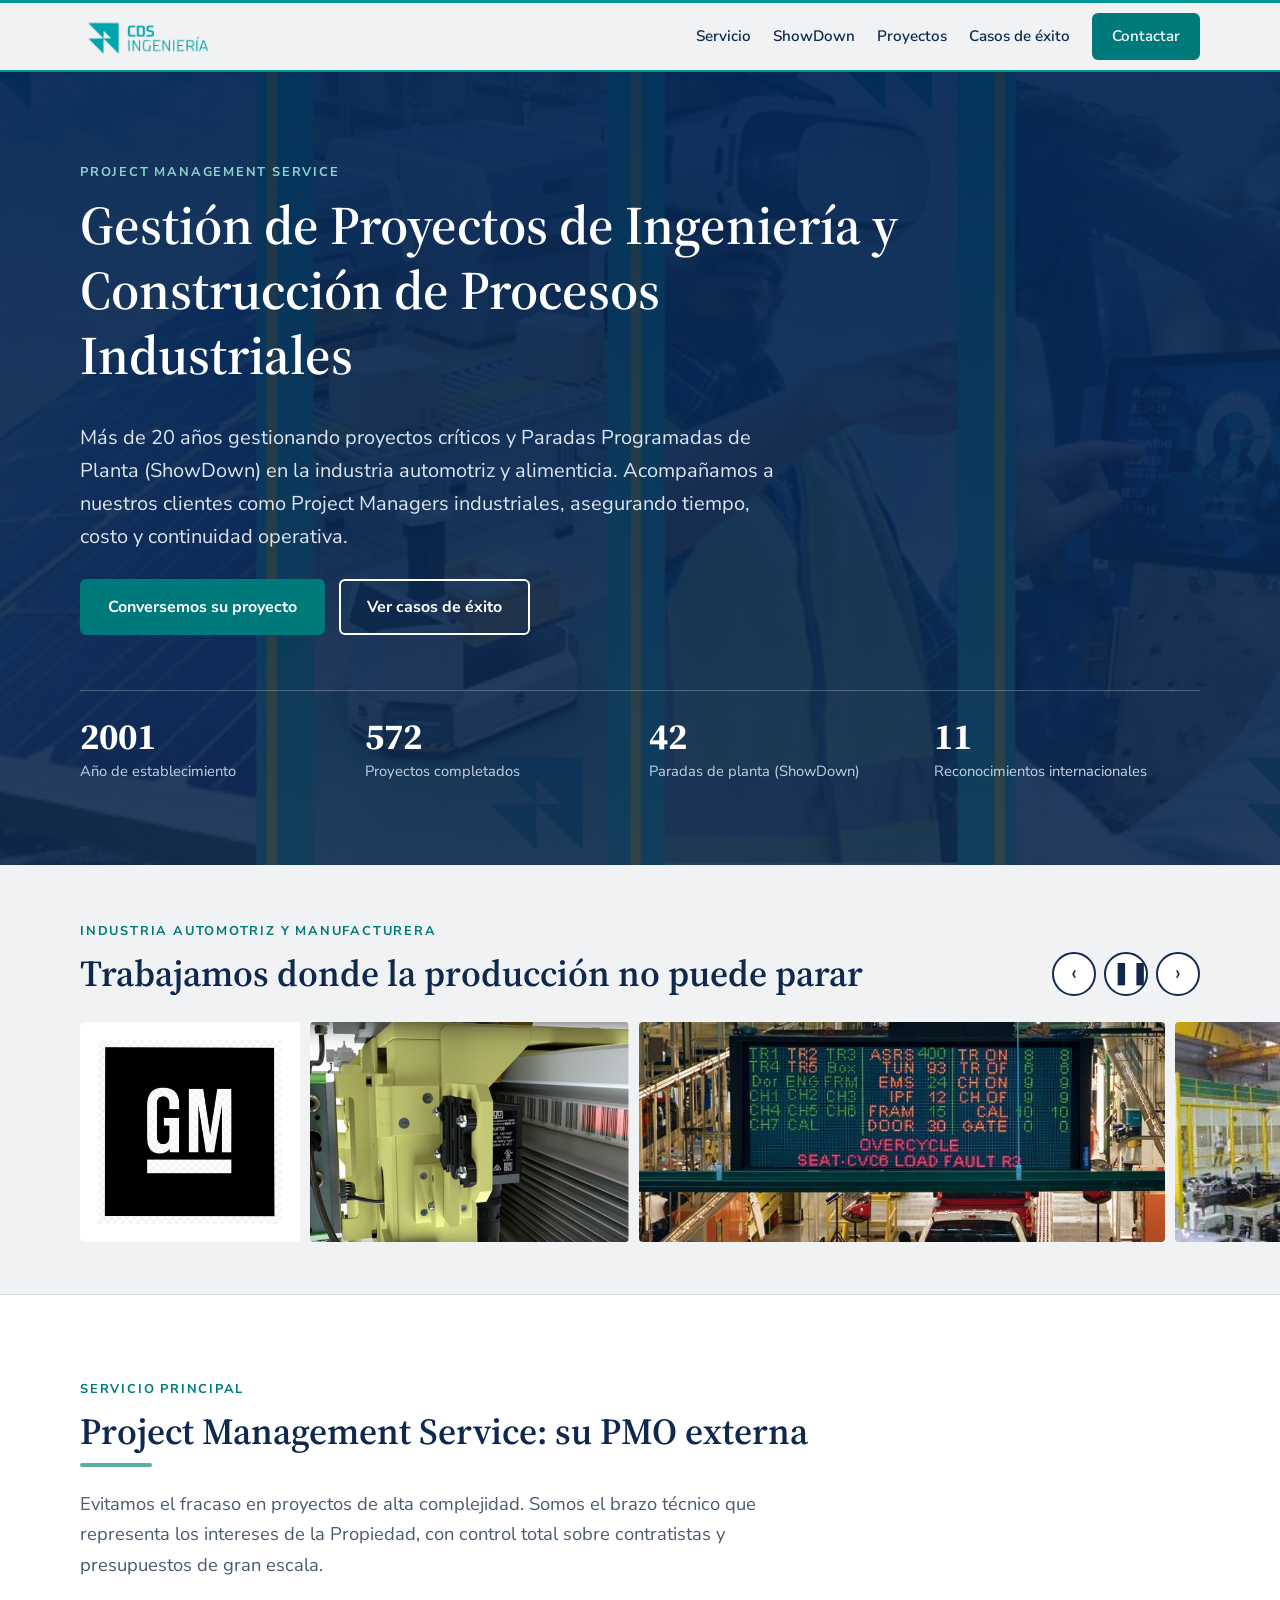
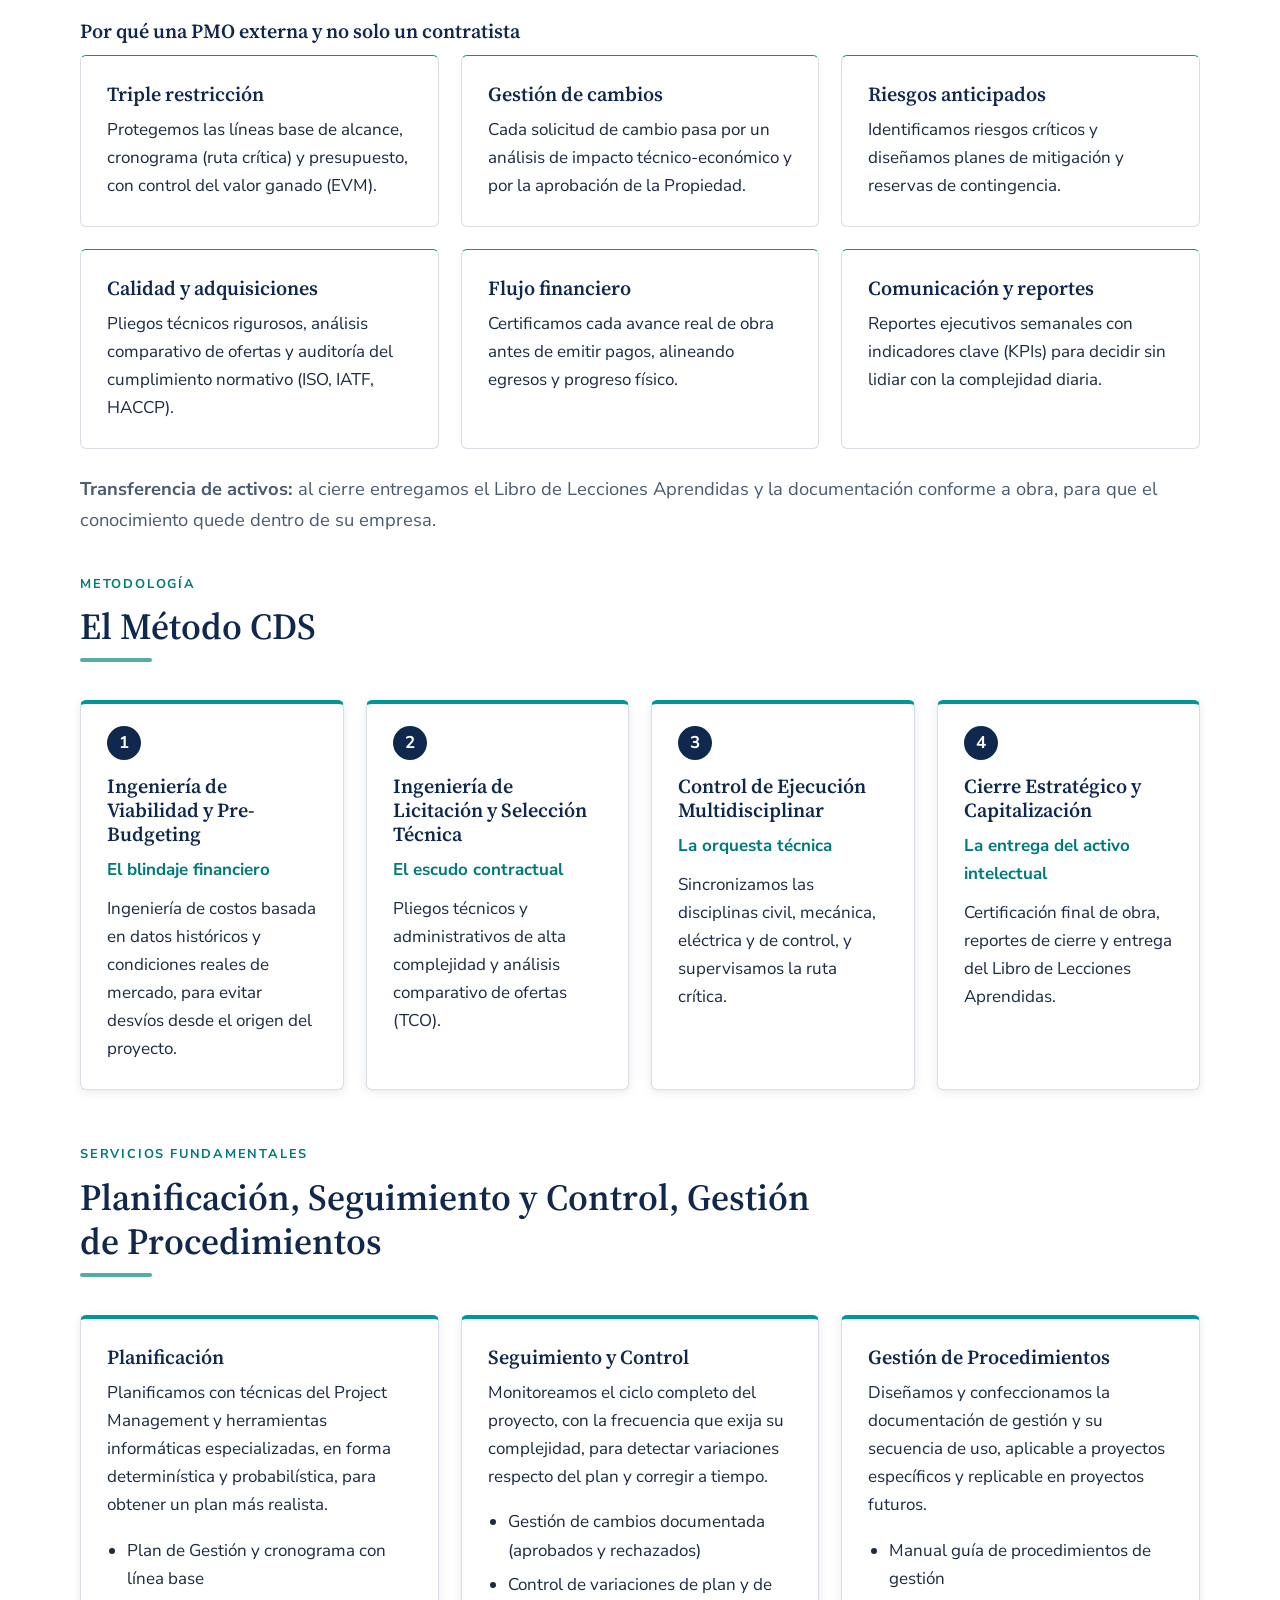
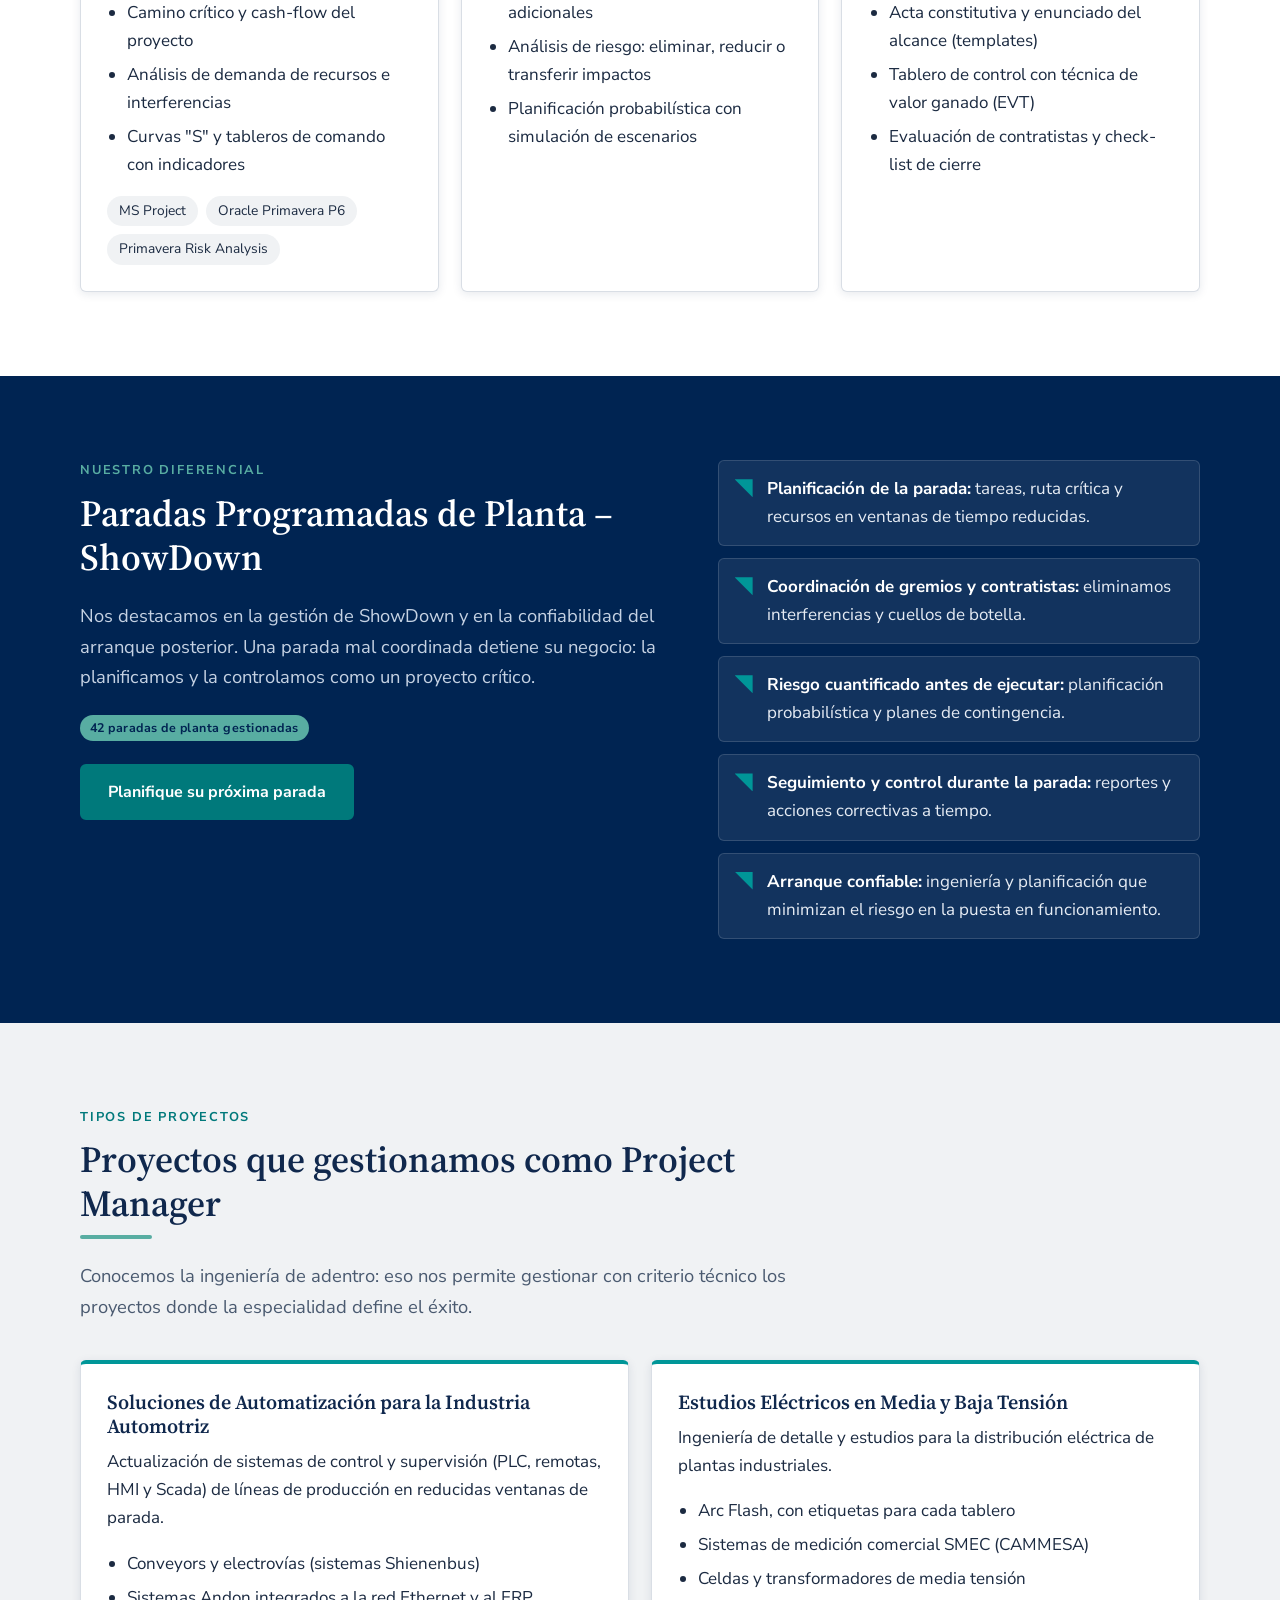
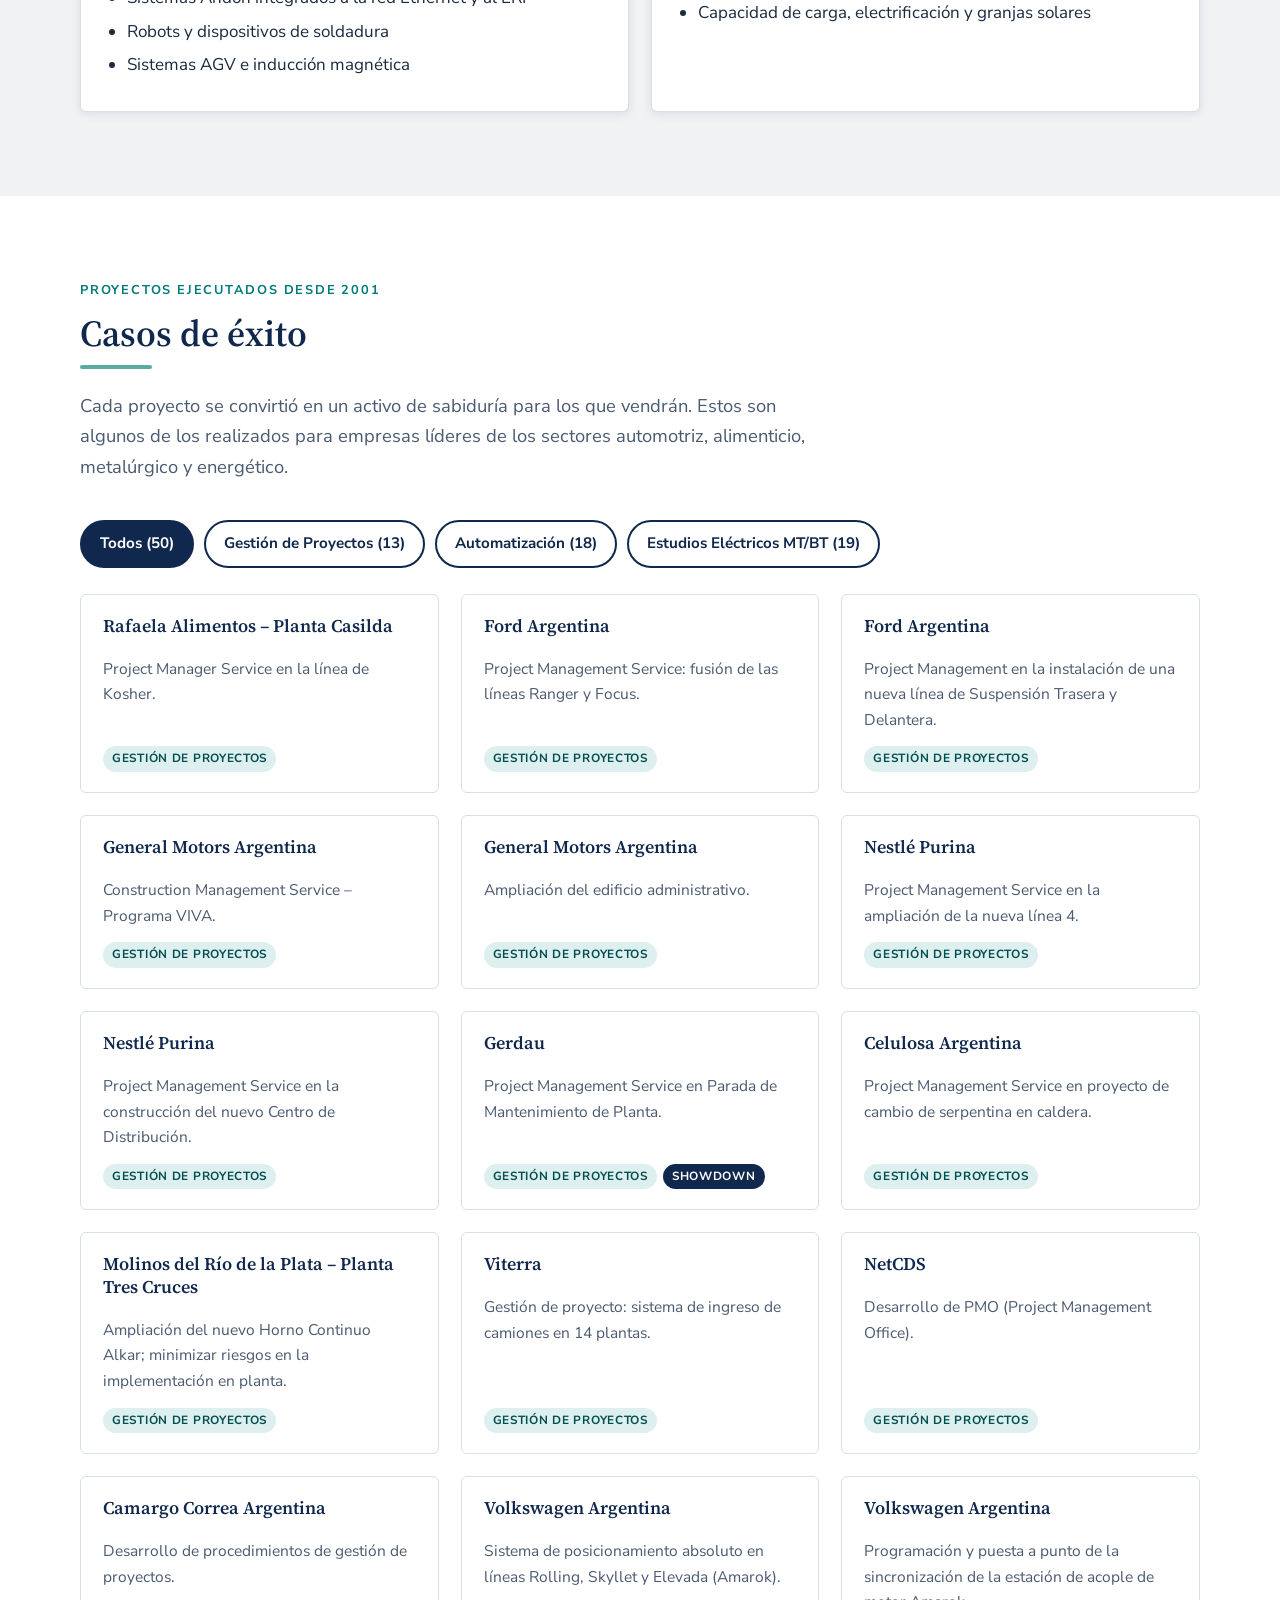
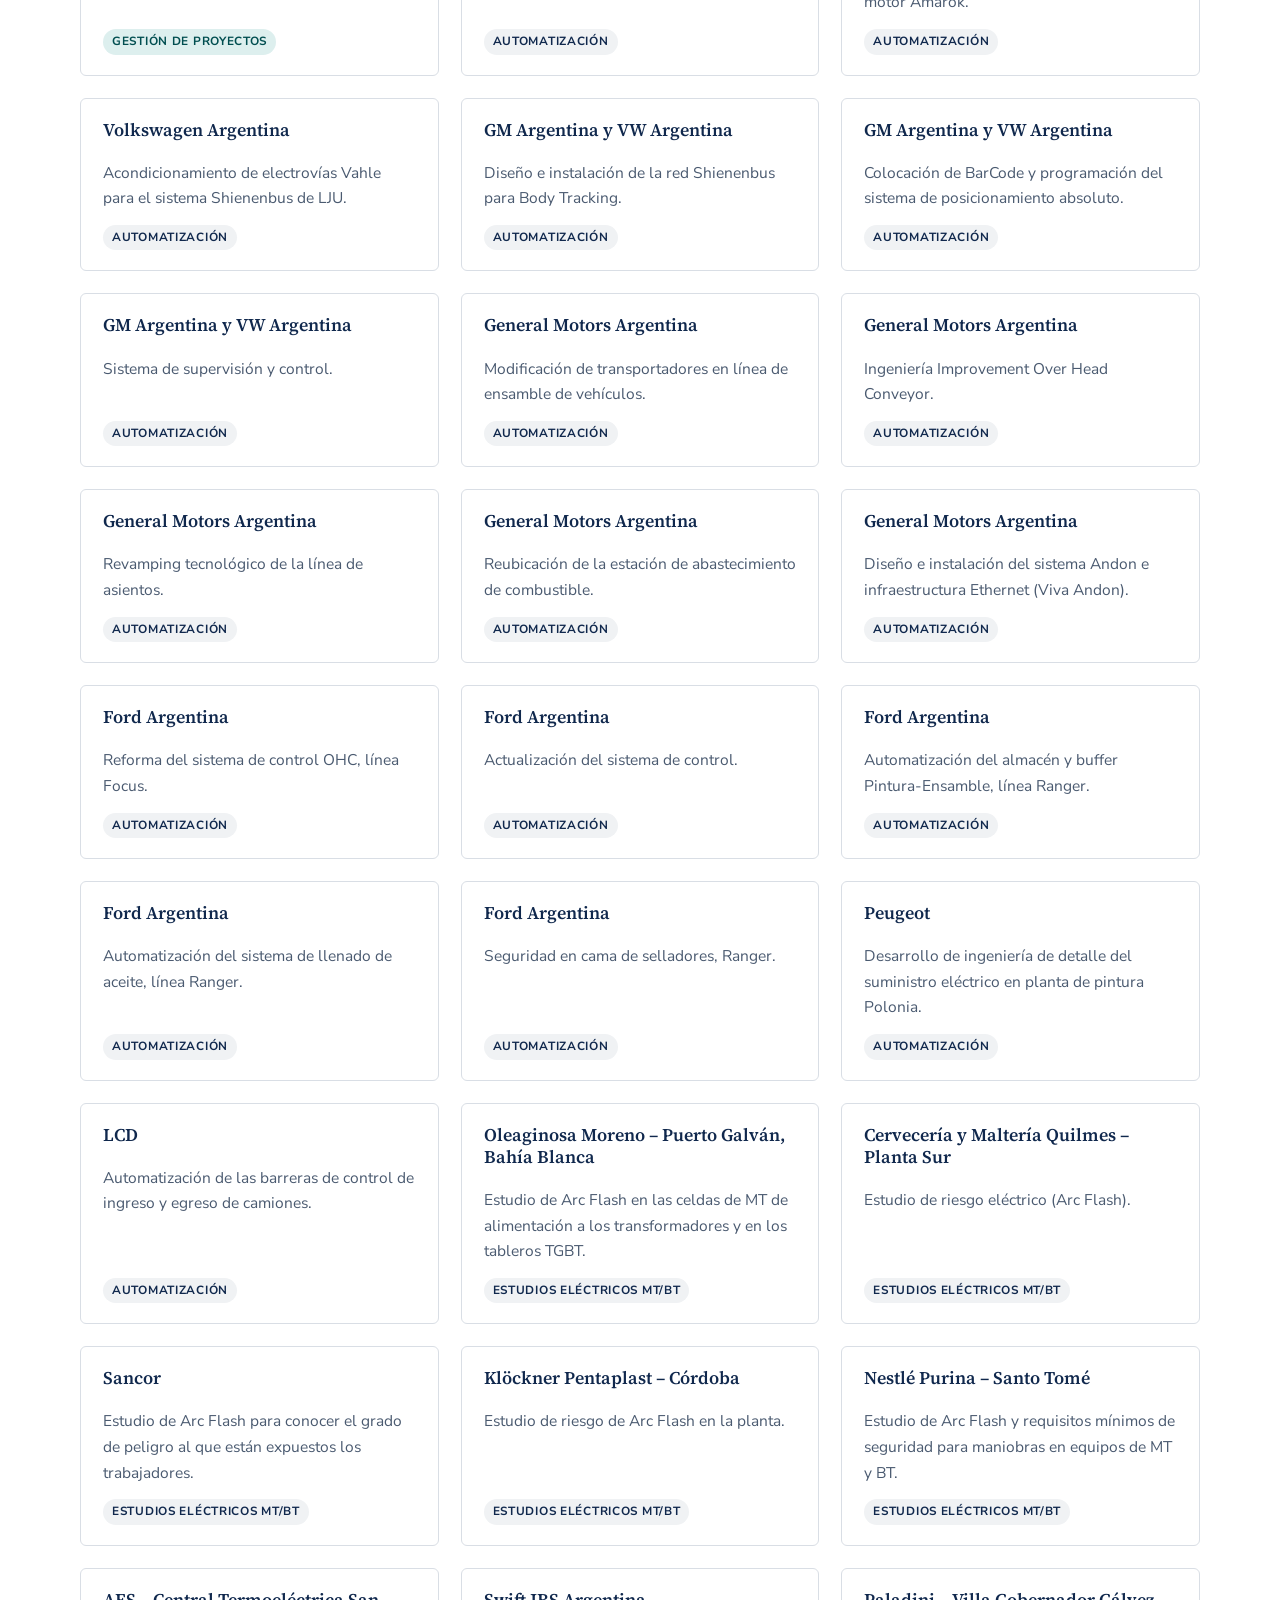
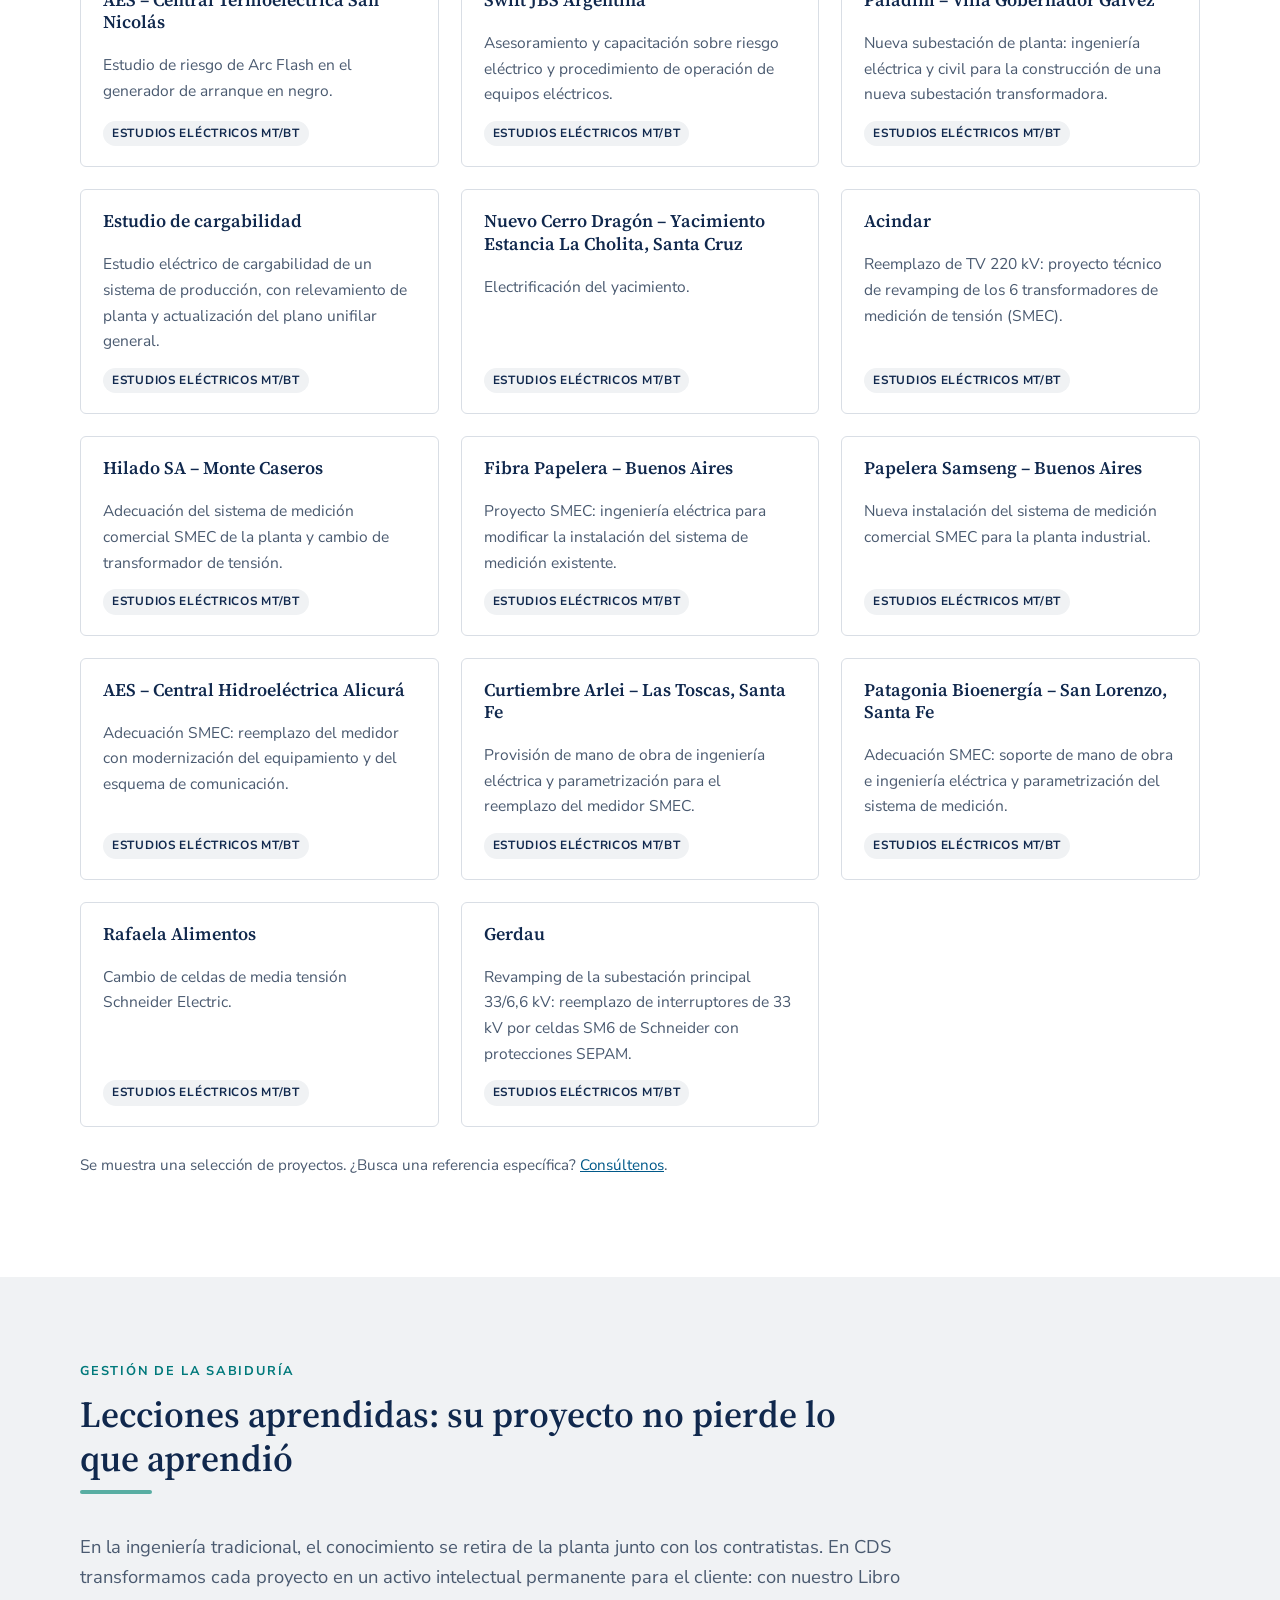
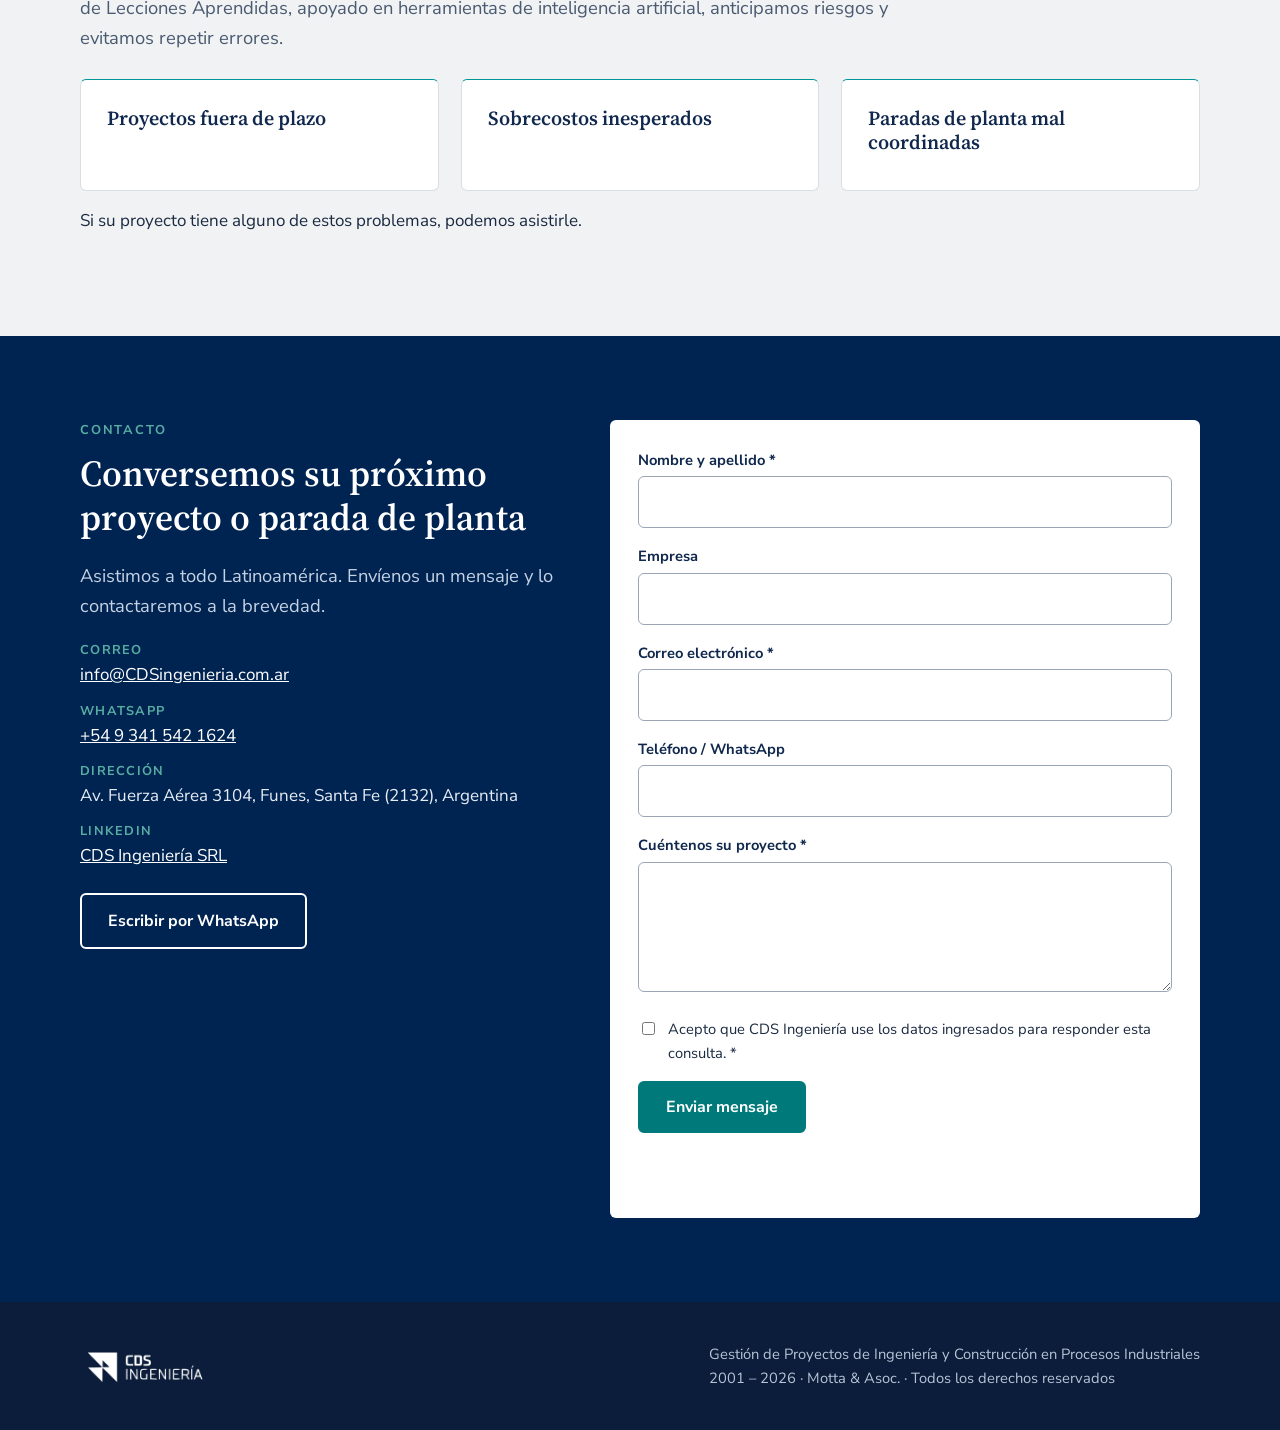
==== index.html @ b18c62cc "Cargar clave pública de Web3Forms en el formulario de contacto Co-Authored-By: Claude Sonnet 5.5 <no" ====
<!DOCTYPE html>
<html lang="es-AR">
<head>
  <meta charset="utf-8">
  <meta name="viewport" content="width=device-width, initial-scale=1">
  <title>CDS Ingeniería | Gestión de Proyectos y Paradas de Planta (ShowDown)</title>
  <meta name="description" content="Project Management Service para proyectos de ingeniería y construcción industrial y paradas programadas de planta (ShowDown). Más de 20 años de trayectoria, desde 2001.">
  <meta name="robots" content="index, follow">
  <!-- PENDIENTE: reemplazar DOMINIO por el dominio definitivo (sin barra final) -->
  <link rel="canonical" href="https://DOMINIO/">
  <meta property="og:type" content="website">
  <meta property="og:site_name" content="CDS Ingeniería">
  <meta property="og:title" content="CDS Ingeniería | Gestión de Proyectos y Paradas de Planta (ShowDown)">
  <meta property="og:description" content="Somos su PMO externa: tiempo, costo y continuidad operativa en proyectos industriales críticos.">
  <meta property="og:image" content="https://DOMINIO/img/banner-conceptual.jpg">
  <meta property="og:url" content="https://DOMINIO/">
  <meta name="theme-color" content="#10284D">
  <link rel="icon" type="image/png" href="favicon.png">
  <link rel="preconnect" href="https://fonts.googleapis.com">
  <link rel="preconnect" href="https://fonts.gstatic.com" crossorigin>
  <link href="https://fonts.googleapis.com/css2?family=Nunito+Sans:wght@400;600;700&family=Source+Serif+4:wght@500;600&display=swap" rel="stylesheet">
  <link rel="stylesheet" href="styles.css">
</head>
<body>

<header class="menu">
  <div class="contenedor menu__interior">
    <a class="menu__logo" href="#inicio" aria-label="CDS Ingeniería, ir al inicio">
      <img src="img/logo-cds.png" width="580" height="196" alt="CDS Ingeniería">
    </a>
    <button class="menu__boton" id="menuBoton" aria-expanded="false" aria-controls="menuNav">Menú</button>
    <nav class="menu__nav" id="menuNav" aria-label="Principal">
      <a href="#servicio">Servicio</a>
      <a href="#showdown">ShowDown</a>
      <a href="#proyectos">Proyectos</a>
      <a href="#casos">Casos de éxito</a>
      <a class="boton boton--menu" href="#contacto">Contactar</a>
    </nav>
  </div>
</header>

<main>

<!-- 1. INICIO -->
<section class="portada" id="inicio">
  <div class="contenedor">
    <span class="sobretitulo" style="color:#8FD3CB">Project Management Service</span>
    <h1>Gestión de Proyectos de Ingeniería y Construcción de Procesos Industriales</h1>
    <p class="bajada">Más de 20 años gestionando proyectos críticos y Paradas Programadas de Planta (ShowDown) en la industria automotriz y alimenticia. Acompañamos a nuestros clientes como Project Managers industriales, asegurando tiempo, costo y continuidad operativa.</p>
    <div class="portada__acciones">
      <a class="boton" href="#contacto">Conversemos su proyecto</a>
      <a class="boton boton--borde" href="#casos">Ver casos de éxito</a>
    </div>
    <!-- PENDIENTE DE CONFIRMAR: cifras tomadas de la web actual (Soluciones) -->
    <div class="cifras" aria-label="CDS Ingeniería en cifras">
      <div class="cifra"><strong>2001</strong><span>Año de establecimiento</span></div>
      <div class="cifra"><strong>572</strong><span>Proyectos completados</span></div>
      <div class="cifra"><strong>42</strong><span>Paradas de planta (ShowDown)</span></div>
      <div class="cifra"><strong>11</strong><span>Reconocimientos internacionales</span></div>
    </div>
  </div>
</section>

<!-- 1b. CARRUSEL: plantas automotrices y clientes (recuperado de la web actual) -->
<section class="carrusel" id="clientes" aria-roledescription="carrusel" aria-label="Plantas automotrices y empresas con las que trabajamos">
  <div class="contenedor carrusel__cabecera">
    <div>
      <span class="sobretitulo">Industria automotriz y manufacturera</span>
      <h2>Trabajamos donde la producción no puede parar</h2>
    </div>
    <div class="carrusel__controles">
      <button type="button" class="carrusel__btn" id="carAnterior" aria-label="Imagen anterior">&#8249;</button>
      <button type="button" class="carrusel__btn" id="carPausa" aria-label="Pausar el movimiento automático" aria-pressed="false">&#10074;&#10074;</button>
      <button type="button" class="carrusel__btn" id="carSiguiente" aria-label="Imagen siguiente">&#8250;</button>
    </div>
  </div>
  <div class="carrusel__ventana">
    <ul class="carrusel__pista" id="carPista" tabindex="0" aria-label="Imágenes: desplácese con las flechas del teclado o los botones">
        <li class="carrusel__item carrusel__item--logo"><img src="img/carrusel/01-logo-gm.jpg" width="360" height="360" alt="Logo de General Motors" loading="lazy"></li>
        <li class="carrusel__item"><img src="img/carrusel/02-lector-barcode-posicionamiento.jpg" width="522" height="360" alt="Lector de código de barras de un sistema de posicionamiento absoluto" loading="lazy"></li>
        <li class="carrusel__item"><img src="img/carrusel/03-tablero-andon.jpg" width="700" height="293" alt="Tablero Andon en una línea de ensamble" loading="lazy"></li>
        <li class="carrusel__item"><img src="img/carrusel/04-robot-celda-ensamble.jpg" width="300" height="170" alt="Robot industrial en una celda de ensamble" loading="lazy"></li>
        <li class="carrusel__item"><img src="img/carrusel/05-modulo-shienenbus.jpg" width="218" height="164" alt="Módulo del sistema Shienenbus montado sobre electrovía" loading="lazy"></li>
        <li class="carrusel__item"><img src="img/carrusel/06-electrovias-linea-elevada.jpg" width="519" height="360" alt="Electrovías de una línea elevada de ensamble" loading="lazy"></li>
        <li class="carrusel__item"><img src="img/carrusel/07-operarios-linea-ensamble.jpg" width="643" height="360" alt="Operarios trabajando en una línea de ensamble automotriz" loading="lazy"></li>
        <li class="carrusel__item carrusel__item--logo"><img src="img/carrusel/08-logo-peugeot.jpg" width="360" height="360" alt="Logo de Peugeot" loading="lazy"></li>
        <li class="carrusel__item"><img src="img/carrusel/09-celda-ensamble-planta.jpg" width="309" height="360" alt="Celda de ensamble en una planta industrial" loading="lazy"></li>
        <li class="carrusel__item"><img src="img/carrusel/10-carroceria-en-linea.jpg" width="639" height="360" alt="Carrocería avanzando por una línea de producción" loading="lazy"></li>
        <li class="carrusel__item"><img src="img/carrusel/11-soldadura-robotizada.jpg" width="512" height="354" alt="Soldadura robotizada de una carrocería" loading="lazy"></li>
        <li class="carrusel__item"><img src="img/carrusel/12-agv.jpg" width="472" height="360" alt="Vehículo de guiado automático (AGV) en una planta" loading="lazy"></li>
        <li class="carrusel__item carrusel__item--logo"><img src="img/carrusel/13-logo-ford.jpg" width="224" height="168" alt="Logo de Ford" loading="lazy"></li>
        <li class="carrusel__item"><img src="img/carrusel/14-linea-tableros.jpg" width="543" height="360" alt="Línea de montaje de tableros de instrumentos" loading="lazy"></li>
        <li class="carrusel__item"><img src="img/carrusel/15-utillaje-linea.jpg" width="641" height="360" alt="Utillaje de una línea de producción" loading="lazy"></li>
        <li class="carrusel__item"><img src="img/carrusel/16-linea-carrocerias.jpg" width="542" height="360" alt="Línea de ensamble de carrocerías" loading="lazy"></li>
        <li class="carrusel__item"><img src="img/carrusel/17-realidad-virtual-ingenieria.jpg" width="300" height="168" alt="Profesional de ingeniería con realidad virtual frente a pantallas de supervisión" loading="lazy"></li>
        <li class="carrusel__item"><img src="img/carrusel/18-operario-ensamble-inferior.jpg" width="643" height="360" alt="Operario trabajando en la parte inferior de un vehículo en la línea" loading="lazy"></li>
        <li class="carrusel__item carrusel__item--logo"><img src="img/carrusel/19-logo-vw.jpg" width="480" height="360" alt="Logo de Volkswagen" loading="lazy"></li>
        <li class="carrusel__item"><img src="img/carrusel/20-vehiculo-linea-elevada.jpg" width="356" height="360" alt="Camioneta en una línea elevada de ensamble" loading="lazy"></li>
        <li class="carrusel__item"><img src="img/carrusel/21-sala-supervision.jpg" width="469" height="360" alt="Sala de supervisión con múltiples pantallas" loading="lazy"></li>
        <li class="carrusel__item"><img src="img/carrusel/22-linea-ensamble-vehiculos.jpg" width="643" height="360" alt="Línea de ensamble de vehículos" loading="lazy"></li>
        <li class="carrusel__item"><img src="img/carrusel/23-linea-de-asientos.jpg" width="522" height="360" alt="Operarios en una línea de ensamble de asientos" loading="lazy"></li>
        <li class="carrusel__item"><img src="img/carrusel/24-agv-transporte-cajas.jpg" width="469" height="360" alt="AGV transportando cajas sobre una línea de rodillos" loading="lazy"></li>
    </ul>
  </div>
</section>

<!-- 2. SERVICIO PRINCIPAL -->
<section class="seccion" id="servicio">
  <div class="contenedor">
    <div class="titulo-seccion">
      <span class="sobretitulo">Servicio principal</span>
      <h2>Project Management Service: su PMO externa</h2>
      <p class="bajada">Evitamos el fracaso en proyectos de alta complejidad. Somos el brazo técnico que representa los intereses de la Propiedad, con control total sobre contratistas y presupuestos de gran escala.</p>
    </div>

    <h3>Por qué una PMO externa y no solo un contratista</h3>
    <div class="grilla grilla--3" style="margin-bottom:1.6rem">
      <div class="tarjeta tarjeta--simple"><h3>Triple restricción</h3><p>Protegemos las líneas base de alcance, cronograma (ruta crítica) y presupuesto, con control del valor ganado (EVM).</p></div>
      <div class="tarjeta tarjeta--simple"><h3>Gestión de cambios</h3><p>Cada solicitud de cambio pasa por un análisis de impacto técnico-económico y por la aprobación de la Propiedad.</p></div>
      <div class="tarjeta tarjeta--simple"><h3>Riesgos anticipados</h3><p>Identificamos riesgos críticos y diseñamos planes de mitigación y reservas de contingencia.</p></div>
      <div class="tarjeta tarjeta--simple"><h3>Calidad y adquisiciones</h3><p>Pliegos técnicos rigurosos, análisis comparativo de ofertas y auditoría del cumplimiento normativo (ISO, IATF, HACCP).</p></div>
      <div class="tarjeta tarjeta--simple"><h3>Flujo financiero</h3><p>Certificamos cada avance real de obra antes de emitir pagos, alineando egresos y progreso físico.</p></div>
      <div class="tarjeta tarjeta--simple"><h3>Comunicación y reportes</h3><p>Reportes ejecutivos semanales con indicadores clave (KPIs) para decidir sin lidiar con la complejidad diaria.</p></div>
    </div>
    <p class="bajada" style="margin-bottom:2.4rem"><strong>Transferencia de activos:</strong> al cierre entregamos el Libro de Lecciones Aprendidas y la documentación conforme a obra, para que el conocimiento quede dentro de su empresa.</p>

    <div class="titulo-seccion">
      <span class="sobretitulo">Metodología</span>
      <h2>El Método CDS</h2>
    </div>
    <div class="grilla grilla--4 metodo">
      <div class="tarjeta paso"><h3>Ingeniería de Viabilidad y Pre-Budgeting</h3><p class="lema">El blindaje financiero</p><p>Ingeniería de costos basada en datos históricos y condiciones reales de mercado, para evitar desvíos desde el origen del proyecto.</p></div>
      <div class="tarjeta paso"><h3>Ingeniería de Licitación y Selección Técnica</h3><p class="lema">El escudo contractual</p><p>Pliegos técnicos y administrativos de alta complejidad y análisis comparativo de ofertas (TCO).</p></div>
      <div class="tarjeta paso"><h3>Control de Ejecución Multidisciplinar</h3><p class="lema">La orquesta técnica</p><p>Sincronizamos las disciplinas civil, mecánica, eléctrica y de control, y supervisamos la ruta crítica.</p></div>
      <div class="tarjeta paso"><h3>Cierre Estratégico y Capitalización</h3><p class="lema">La entrega del activo intelectual</p><p>Certificación final de obra, reportes de cierre y entrega del Libro de Lecciones Aprendidas.</p></div>
    </div>

    <div class="titulo-seccion" style="margin-top:3.4rem">
      <span class="sobretitulo">Servicios fundamentales</span>
      <h2>Planificación, Seguimiento y Control, Gestión de Procedimientos</h2>
    </div>
    <div class="grilla grilla--3">
      <article class="tarjeta">
        <h3>Planificación</h3>
        <p>Planificamos con técnicas del Project Management y herramientas informáticas especializadas, en forma determinística y probabilística, para obtener un plan más realista.</p>
        <ul>
          <li>Plan de Gestión y cronograma con línea base</li>
          <li>Camino crítico y cash-flow del proyecto</li>
          <li>Análisis de demanda de recursos e interferencias</li>
          <li>Curvas "S" y tableros de comando con indicadores</li>
        </ul>
        <ul class="herramientas" aria-label="Herramientas"><li>MS Project</li><li>Oracle Primavera P6</li><li>Primavera Risk Analysis</li></ul>
      </article>
      <article class="tarjeta">
        <h3>Seguimiento y Control</h3>
        <p>Monitoreamos el ciclo completo del proyecto, con la frecuencia que exija su complejidad, para detectar variaciones respecto del plan y corregir a tiempo.</p>
        <ul>
          <li>Gestión de cambios documentada (aprobados y rechazados)</li>
          <li>Control de variaciones de plan y de adicionales</li>
          <li>Análisis de riesgo: eliminar, reducir o transferir impactos</li>
          <li>Planificación probabilística con simulación de escenarios</li>
        </ul>
      </article>
      <article class="tarjeta">
        <h3>Gestión de Procedimientos</h3>
        <p>Diseñamos y confeccionamos la documentación de gestión y su secuencia de uso, aplicable a proyectos específicos y replicable en proyectos futuros.</p>
        <ul>
          <li>Manual guía de procedimientos de gestión</li>
          <li>Acta constitutiva y enunciado del alcance (templates)</li>
          <li>Tablero de control con técnica de valor ganado (EVT)</li>
          <li>Evaluación de contratistas y check-list de cierre</li>
        </ul>
      </article>
    </div>
  </div>
</section>

<!-- 3. SHOWDOWN (DIFERENCIAL) -->
<section class="seccion seccion--oscura" id="showdown">
  <div class="contenedor showdown">
    <div>
      <span class="sobretitulo">Nuestro diferencial</span>
      <h2>Paradas Programadas de Planta – ShowDown</h2>
      <p class="bajada">Nos destacamos en la gestión de ShowDown y en la confiabilidad del arranque posterior. Una parada mal coordinada detiene su negocio: la planificamos y la controlamos como un proyecto crítico.</p>
      <p class="bajada" style="margin-bottom:1.4rem"><span class="etiqueta-sd">42 paradas de planta gestionadas</span></p>
      <a class="boton" href="#contacto">Planifique su próxima parada</a>
    </div>
    <ul class="showdown__lista">
      <li><strong>Planificación de la parada:</strong> tareas, ruta crítica y recursos en ventanas de tiempo reducidas.</li>
      <li><strong>Coordinación de gremios y contratistas:</strong> eliminamos interferencias y cuellos de botella.</li>
      <li><strong>Riesgo cuantificado antes de ejecutar:</strong> planificación probabilística y planes de contingencia.</li>
      <li><strong>Seguimiento y control durante la parada:</strong> reportes y acciones correctivas a tiempo.</li>
      <li><strong>Arranque confiable:</strong> ingeniería y planificación que minimizan el riesgo en la puesta en funcionamiento.</li>
    </ul>
  </div>
</section>

<!-- 4. PROYECTOS QUE DOMINAMOS -->
<section class="seccion seccion--alt" id="proyectos">
  <div class="contenedor">
    <div class="titulo-seccion">
      <span class="sobretitulo">Tipos de proyectos</span>
      <h2>Proyectos que gestionamos como Project Manager</h2>
      <p class="bajada">Conocemos la ingeniería de adentro: eso nos permite gestionar con criterio técnico los proyectos donde la especialidad define el éxito.</p>
    </div>
    <div class="grilla grilla--2">
      <article class="tarjeta">
        <h3>Soluciones de Automatización para la Industria Automotriz</h3>
        <p>Actualización de sistemas de control y supervisión (PLC, remotas, HMI y Scada) de líneas de producción en reducidas ventanas de parada.</p>
        <ul>
          <li>Conveyors y electrovías (sistemas Shienenbus)</li>
          <li>Sistemas Andon integrados a la red Ethernet y al ERP</li>
          <li>Robots y dispositivos de soldadura</li>
          <li>Sistemas AGV e inducción magnética</li>
        </ul>
      </article>
      <article class="tarjeta">
        <h3>Estudios Eléctricos en Media y Baja Tensión</h3>
        <p>Ingeniería de detalle y estudios para la distribución eléctrica de plantas industriales.</p>
        <ul>
          <li>Arc Flash, con etiquetas para cada tablero</li>
          <li>Sistemas de medición comercial SMEC (CAMMESA)</li>
          <li>Celdas y transformadores de media tensión</li>
          <li>Capacidad de carga, electrificación y granjas solares</li>
        </ul>
      </article>
    </div>
  </div>
</section>

<!-- 5. CASOS DE ÉXITO -->
<section class="seccion" id="casos">
  <div class="contenedor">
    <div class="titulo-seccion">
      <span class="sobretitulo">Proyectos ejecutados desde 2001</span>
      <h2>Casos de éxito</h2>
      <p class="bajada">Cada proyecto se convirtió en un activo de sabiduría para los que vendrán. Estos son algunos de los realizados para empresas líderes de los sectores automotriz, alimenticio, metalúrgico y energético.</p>
    </div>
    <div class="filtros" role="group" aria-label="Filtrar casos">
      <button class="filtro" data-filtro="todos" aria-pressed="true">Todos (50)</button>
      <button class="filtro" data-filtro="pm" aria-pressed="false">Gestión de Proyectos (13)</button>
      <button class="filtro" data-filtro="auto" aria-pressed="false">Automatización (18)</button>
      <button class="filtro" data-filtro="elec" aria-pressed="false">Estudios Eléctricos MT/BT (19)</button>
    </div>
    <div class="grilla grilla--3" id="listaCasos">
        <article class="caso" data-cat="pm">
          <h3 class="caso__cliente">Rafaela Alimentos – Planta Casilda</h3>
          <p class="caso__desc">Project Manager Service en la línea de Kosher.</p>
          <div class="caso__etiquetas"><span class="etiqueta etiqueta--pm">Gestión de Proyectos</span></div>
        </article>
        <article class="caso" data-cat="pm">
          <h3 class="caso__cliente">Ford Argentina</h3>
          <p class="caso__desc">Project Management Service: fusión de las líneas Ranger y Focus.</p>
          <div class="caso__etiquetas"><span class="etiqueta etiqueta--pm">Gestión de Proyectos</span></div>
        </article>
        <article class="caso" data-cat="pm">
          <h3 class="caso__cliente">Ford Argentina</h3>
          <p class="caso__desc">Project Management en la instalación de una nueva línea de Suspensión Trasera y Delantera.</p>
          <div class="caso__etiquetas"><span class="etiqueta etiqueta--pm">Gestión de Proyectos</span></div>
        </article>
        <article class="caso" data-cat="pm">
          <h3 class="caso__cliente">General Motors Argentina</h3>
          <p class="caso__desc">Construction Management Service – Programa VIVA.</p>
          <div class="caso__etiquetas"><span class="etiqueta etiqueta--pm">Gestión de Proyectos</span></div>
        </article>
        <article class="caso" data-cat="pm">
          <h3 class="caso__cliente">General Motors Argentina</h3>
          <p class="caso__desc">Ampliación del edificio administrativo.</p>
          <div class="caso__etiquetas"><span class="etiqueta etiqueta--pm">Gestión de Proyectos</span></div>
        </article>
        <article class="caso" data-cat="pm">
          <h3 class="caso__cliente">Nestlé Purina</h3>
          <p class="caso__desc">Project Management Service en la ampliación de la nueva línea 4.</p>
          <div class="caso__etiquetas"><span class="etiqueta etiqueta--pm">Gestión de Proyectos</span></div>
        </article>
        <article class="caso" data-cat="pm">
          <h3 class="caso__cliente">Nestlé Purina</h3>
          <p class="caso__desc">Project Management Service en la construcción del nuevo Centro de Distribución.</p>
          <div class="caso__etiquetas"><span class="etiqueta etiqueta--pm">Gestión de Proyectos</span></div>
        </article>
        <article class="caso" data-cat="pm">
          <h3 class="caso__cliente">Gerdau</h3>
          <p class="caso__desc">Project Management Service en Parada de Mantenimiento de Planta.</p>
          <div class="caso__etiquetas"><span class="etiqueta etiqueta--pm">Gestión de Proyectos</span><span class="etiqueta etiqueta--sd">ShowDown</span></div>
        </article>
        <article class="caso" data-cat="pm">
          <h3 class="caso__cliente">Celulosa Argentina</h3>
          <p class="caso__desc">Project Management Service en proyecto de cambio de serpentina en caldera.</p>
          <div class="caso__etiquetas"><span class="etiqueta etiqueta--pm">Gestión de Proyectos</span></div>
        </article>
        <article class="caso" data-cat="pm">
          <h3 class="caso__cliente">Molinos del Río de la Plata – Planta Tres Cruces</h3>
          <p class="caso__desc">Ampliación del nuevo Horno Continuo Alkar; minimizar riesgos en la implementación en planta.</p>
          <div class="caso__etiquetas"><span class="etiqueta etiqueta--pm">Gestión de Proyectos</span></div>
        </article>
        <article class="caso" data-cat="pm">
          <h3 class="caso__cliente">Viterra</h3>
          <p class="caso__desc">Gestión de proyecto: sistema de ingreso de camiones en 14 plantas.</p>
          <div class="caso__etiquetas"><span class="etiqueta etiqueta--pm">Gestión de Proyectos</span></div>
        </article>
        <article class="caso" data-cat="pm">
          <h3 class="caso__cliente">NetCDS</h3>
          <p class="caso__desc">Desarrollo de PMO (Project Management Office).</p>
          <div class="caso__etiquetas"><span class="etiqueta etiqueta--pm">Gestión de Proyectos</span></div>
        </article>
        <article class="caso" data-cat="pm">
          <h3 class="caso__cliente">Camargo Correa Argentina</h3>
          <p class="caso__desc">Desarrollo de procedimientos de gestión de proyectos.</p>
          <div class="caso__etiquetas"><span class="etiqueta etiqueta--pm">Gestión de Proyectos</span></div>
        </article>
        <article class="caso" data-cat="auto">
          <h3 class="caso__cliente">Volkswagen Argentina</h3>
          <p class="caso__desc">Sistema de posicionamiento absoluto en líneas Rolling, Skyllet y Elevada (Amarok).</p>
          <div class="caso__etiquetas"><span class="etiqueta">Automatización</span></div>
        </article>
        <article class="caso" data-cat="auto">
          <h3 class="caso__cliente">Volkswagen Argentina</h3>
          <p class="caso__desc">Programación y puesta a punto de la sincronización de la estación de acople de motor Amarok.</p>
          <div class="caso__etiquetas"><span class="etiqueta">Automatización</span></div>
        </article>
        <article class="caso" data-cat="auto">
          <h3 class="caso__cliente">Volkswagen Argentina</h3>
          <p class="caso__desc">Acondicionamiento de electrovías Vahle para el sistema Shienenbus de LJU.</p>
          <div class="caso__etiquetas"><span class="etiqueta">Automatización</span></div>
        </article>
        <article class="caso" data-cat="auto">
          <h3 class="caso__cliente">GM Argentina y VW Argentina</h3>
          <p class="caso__desc">Diseño e instalación de la red Shienenbus para Body Tracking.</p>
          <div class="caso__etiquetas"><span class="etiqueta">Automatización</span></div>
        </article>
        <article class="caso" data-cat="auto">
          <h3 class="caso__cliente">GM Argentina y VW Argentina</h3>
          <p class="caso__desc">Colocación de BarCode y programación del sistema de posicionamiento absoluto.</p>
          <div class="caso__etiquetas"><span class="etiqueta">Automatización</span></div>
        </article>
        <article class="caso" data-cat="auto">
          <h3 class="caso__cliente">GM Argentina y VW Argentina</h3>
          <p class="caso__desc">Sistema de supervisión y control.</p>
          <div class="caso__etiquetas"><span class="etiqueta">Automatización</span></div>
        </article>
        <article class="caso" data-cat="auto">
          <h3 class="caso__cliente">General Motors Argentina</h3>
          <p class="caso__desc">Modificación de transportadores en línea de ensamble de vehículos.</p>
          <div class="caso__etiquetas"><span class="etiqueta">Automatización</span></div>
        </article>
        <article class="caso" data-cat="auto">
          <h3 class="caso__cliente">General Motors Argentina</h3>
          <p class="caso__desc">Ingeniería Improvement Over Head Conveyor.</p>
          <div class="caso__etiquetas"><span class="etiqueta">Automatización</span></div>
        </article>
        <article class="caso" data-cat="auto">
          <h3 class="caso__cliente">General Motors Argentina</h3>
          <p class="caso__desc">Revamping tecnológico de la línea de asientos.</p>
          <div class="caso__etiquetas"><span class="etiqueta">Automatización</span></div>
        </article>
        <article class="caso" data-cat="auto">
          <h3 class="caso__cliente">General Motors Argentina</h3>
          <p class="caso__desc">Reubicación de la estación de abastecimiento de combustible.</p>
          <div class="caso__etiquetas"><span class="etiqueta">Automatización</span></div>
        </article>
        <article class="caso" data-cat="auto">
          <h3 class="caso__cliente">General Motors Argentina</h3>
          <p class="caso__desc">Diseño e instalación del sistema Andon e infraestructura Ethernet (Viva Andon).</p>
          <div class="caso__etiquetas"><span class="etiqueta">Automatización</span></div>
        </article>
        <article class="caso" data-cat="auto">
          <h3 class="caso__cliente">Ford Argentina</h3>
          <p class="caso__desc">Reforma del sistema de control OHC, línea Focus.</p>
          <div class="caso__etiquetas"><span class="etiqueta">Automatización</span></div>
        </article>
        <article class="caso" data-cat="auto">
          <h3 class="caso__cliente">Ford Argentina</h3>
          <p class="caso__desc">Actualización del sistema de control.</p>
          <div class="caso__etiquetas"><span class="etiqueta">Automatización</span></div>
        </article>
        <article class="caso" data-cat="auto">
          <h3 class="caso__cliente">Ford Argentina</h3>
          <p class="caso__desc">Automatización del almacén y buffer Pintura-Ensamble, línea Ranger.</p>
          <div class="caso__etiquetas"><span class="etiqueta">Automatización</span></div>
        </article>
        <article class="caso" data-cat="auto">
          <h3 class="caso__cliente">Ford Argentina</h3>
          <p class="caso__desc">Automatización del sistema de llenado de aceite, línea Ranger.</p>
          <div class="caso__etiquetas"><span class="etiqueta">Automatización</span></div>
        </article>
        <article class="caso" data-cat="auto">
          <h3 class="caso__cliente">Ford Argentina</h3>
          <p class="caso__desc">Seguridad en cama de selladores, Ranger.</p>
          <div class="caso__etiquetas"><span class="etiqueta">Automatización</span></div>
        </article>
        <article class="caso" data-cat="auto">
          <h3 class="caso__cliente">Peugeot</h3>
          <p class="caso__desc">Desarrollo de ingeniería de detalle del suministro eléctrico en planta de pintura Polonia.</p>
          <div class="caso__etiquetas"><span class="etiqueta">Automatización</span></div>
        </article>
        <article class="caso" data-cat="auto">
          <h3 class="caso__cliente">LCD</h3>
          <p class="caso__desc">Automatización de las barreras de control de ingreso y egreso de camiones.</p>
          <div class="caso__etiquetas"><span class="etiqueta">Automatización</span></div>
        </article>
        <article class="caso" data-cat="elec">
          <h3 class="caso__cliente">Oleaginosa Moreno – Puerto Galván, Bahía Blanca</h3>
          <p class="caso__desc">Estudio de Arc Flash en las celdas de MT de alimentación a los transformadores y en los tableros TGBT.</p>
          <div class="caso__etiquetas"><span class="etiqueta">Estudios Eléctricos MT/BT</span></div>
        </article>
        <article class="caso" data-cat="elec">
          <h3 class="caso__cliente">Cervecería y Maltería Quilmes – Planta Sur</h3>
          <p class="caso__desc">Estudio de riesgo eléctrico (Arc Flash).</p>
          <div class="caso__etiquetas"><span class="etiqueta">Estudios Eléctricos MT/BT</span></div>
        </article>
        <article class="caso" data-cat="elec">
          <h3 class="caso__cliente">Sancor</h3>
          <p class="caso__desc">Estudio de Arc Flash para conocer el grado de peligro al que están expuestos los trabajadores.</p>
          <div class="caso__etiquetas"><span class="etiqueta">Estudios Eléctricos MT/BT</span></div>
        </article>
        <article class="caso" data-cat="elec">
          <h3 class="caso__cliente">Klöckner Pentaplast – Córdoba</h3>
          <p class="caso__desc">Estudio de riesgo de Arc Flash en la planta.</p>
          <div class="caso__etiquetas"><span class="etiqueta">Estudios Eléctricos MT/BT</span></div>
        </article>
        <article class="caso" data-cat="elec">
          <h3 class="caso__cliente">Nestlé Purina – Santo Tomé</h3>
          <p class="caso__desc">Estudio de Arc Flash y requisitos mínimos de seguridad para maniobras en equipos de MT y BT.</p>
          <div class="caso__etiquetas"><span class="etiqueta">Estudios Eléctricos MT/BT</span></div>
        </article>
        <article class="caso" data-cat="elec">
          <h3 class="caso__cliente">AES – Central Termoeléctrica San Nicolás</h3>
          <p class="caso__desc">Estudio de riesgo de Arc Flash en el generador de arranque en negro.</p>
          <div class="caso__etiquetas"><span class="etiqueta">Estudios Eléctricos MT/BT</span></div>
        </article>
        <article class="caso" data-cat="elec">
          <h3 class="caso__cliente">Swift JBS Argentina</h3>
          <p class="caso__desc">Asesoramiento y capacitación sobre riesgo eléctrico y procedimiento de operación de equipos eléctricos.</p>
          <div class="caso__etiquetas"><span class="etiqueta">Estudios Eléctricos MT/BT</span></div>
        </article>
        <article class="caso" data-cat="elec">
          <h3 class="caso__cliente">Paladini – Villa Gobernador Gálvez</h3>
          <p class="caso__desc">Nueva subestación de planta: ingeniería eléctrica y civil para la construcción de una nueva subestación transformadora.</p>
          <div class="caso__etiquetas"><span class="etiqueta">Estudios Eléctricos MT/BT</span></div>
        </article>
        <article class="caso" data-cat="elec">
          <h3 class="caso__cliente">Estudio de cargabilidad</h3>
          <p class="caso__desc">Estudio eléctrico de cargabilidad de un sistema de producción, con relevamiento de planta y actualización del plano unifilar general.</p>
          <div class="caso__etiquetas"><span class="etiqueta">Estudios Eléctricos MT/BT</span></div>
        </article>
        <article class="caso" data-cat="elec">
          <h3 class="caso__cliente">Nuevo Cerro Dragón – Yacimiento Estancia La Cholita, Santa Cruz</h3>
          <p class="caso__desc">Electrificación del yacimiento.</p>
          <div class="caso__etiquetas"><span class="etiqueta">Estudios Eléctricos MT/BT</span></div>
        </article>
        <article class="caso" data-cat="elec">
          <h3 class="caso__cliente">Acindar</h3>
          <p class="caso__desc">Reemplazo de TV 220 kV: proyecto técnico de revamping de los 6 transformadores de medición de tensión (SMEC).</p>
          <div class="caso__etiquetas"><span class="etiqueta">Estudios Eléctricos MT/BT</span></div>
        </article>
        <article class="caso" data-cat="elec">
          <h3 class="caso__cliente">Hilado SA – Monte Caseros</h3>
          <p class="caso__desc">Adecuación del sistema de medición comercial SMEC de la planta y cambio de transformador de tensión.</p>
          <div class="caso__etiquetas"><span class="etiqueta">Estudios Eléctricos MT/BT</span></div>
        </article>
        <article class="caso" data-cat="elec">
          <h3 class="caso__cliente">Fibra Papelera – Buenos Aires</h3>
          <p class="caso__desc">Proyecto SMEC: ingeniería eléctrica para modificar la instalación del sistema de medición existente.</p>
          <div class="caso__etiquetas"><span class="etiqueta">Estudios Eléctricos MT/BT</span></div>
        </article>
        <article class="caso" data-cat="elec">
          <h3 class="caso__cliente">Papelera Samseng – Buenos Aires</h3>
          <p class="caso__desc">Nueva instalación del sistema de medición comercial SMEC para la planta industrial.</p>
          <div class="caso__etiquetas"><span class="etiqueta">Estudios Eléctricos MT/BT</span></div>
        </article>
        <article class="caso" data-cat="elec">
          <h3 class="caso__cliente">AES – Central Hidroeléctrica Alicurá</h3>
          <p class="caso__desc">Adecuación SMEC: reemplazo del medidor con modernización del equipamiento y del esquema de comunicación.</p>
          <div class="caso__etiquetas"><span class="etiqueta">Estudios Eléctricos MT/BT</span></div>
        </article>
        <article class="caso" data-cat="elec">
          <h3 class="caso__cliente">Curtiembre Arlei – Las Toscas, Santa Fe</h3>
          <p class="caso__desc">Provisión de mano de obra de ingeniería eléctrica y parametrización para el reemplazo del medidor SMEC.</p>
          <div class="caso__etiquetas"><span class="etiqueta">Estudios Eléctricos MT/BT</span></div>
        </article>
        <article class="caso" data-cat="elec">
          <h3 class="caso__cliente">Patagonia Bioenergía – San Lorenzo, Santa Fe</h3>
          <p class="caso__desc">Adecuación SMEC: soporte de mano de obra e ingeniería eléctrica y parametrización del sistema de medición.</p>
          <div class="caso__etiquetas"><span class="etiqueta">Estudios Eléctricos MT/BT</span></div>
        </article>
        <article class="caso" data-cat="elec">
          <h3 class="caso__cliente">Rafaela Alimentos</h3>
          <p class="caso__desc">Cambio de celdas de media tensión Schneider Electric.</p>
          <div class="caso__etiquetas"><span class="etiqueta">Estudios Eléctricos MT/BT</span></div>
        </article>
        <article class="caso" data-cat="elec">
          <h3 class="caso__cliente">Gerdau</h3>
          <p class="caso__desc">Revamping de la subestación principal 33/6,6 kV: reemplazo de interruptores de 33 kV por celdas SM6 de Schneider con protecciones SEPAM.</p>
          <div class="caso__etiquetas"><span class="etiqueta">Estudios Eléctricos MT/BT</span></div>
        </article>
    </div>
    <p class="casos__nota">Se muestra una selección de proyectos. ¿Busca una referencia específica? <a href="#contacto">Consúltenos</a>.</p>
  </div>
</section>

<!-- 6. LECCIONES APRENDIDAS -->
<section class="seccion seccion--alt" id="sabiduria">
  <div class="contenedor">
    <div class="titulo-seccion">
      <span class="sobretitulo">Gestión de la Sabiduría</span>
      <h2>Lecciones aprendidas: su proyecto no pierde lo que aprendió</h2>
    </div>
    <p class="bajada" style="max-width:820px">En la ingeniería tradicional, el conocimiento se retira de la planta junto con los contratistas. En CDS transformamos cada proyecto en un activo intelectual permanente para el cliente: con nuestro Libro de Lecciones Aprendidas, apoyado en herramientas de inteligencia artificial, anticipamos riesgos y evitamos repetir errores.</p>
    <div class="grilla grilla--3" style="margin-top:1.6rem">
      <div class="tarjeta tarjeta--simple"><h3>Proyectos fuera de plazo</h3></div>
      <div class="tarjeta tarjeta--simple"><h3>Sobrecostos inesperados</h3></div>
      <div class="tarjeta tarjeta--simple"><h3>Paradas de planta mal coordinadas</h3></div>
    </div>
    <p style="margin-top:1rem">Si su proyecto tiene alguno de estos problemas, podemos asistirle.</p>
  </div>
</section>

<!-- 7. CONTACTO -->
<section class="seccion seccion--oscura" id="contacto">
  <div class="contenedor contacto">
    <div>
      <span class="sobretitulo">Contacto</span>
      <h2>Conversemos su próximo proyecto o parada de planta</h2>
      <p class="bajada">Asistimos a todo Latinoamérica. Envíenos un mensaje y lo contactaremos a la brevedad.</p>
      <ul class="datos">
        <li><strong>Correo</strong><a href="mailto:info@CDSingenieria.com.ar">info@CDSingenieria.com.ar</a></li>
        <li><strong>WhatsApp</strong><a href="https://wa.me/5493415421624" rel="noopener">+54 9 341 542 1624</a></li>
        <li><strong>Dirección</strong>Av. Fuerza Aérea 3104, Funes, Santa Fe (2132), Argentina</li>
        <li><strong>LinkedIn</strong><a href="https://www.linkedin.com/company/cds-ingenier-a-srl" rel="noopener">CDS Ingeniería SRL</a></li>
      </ul>
      <a class="boton boton--borde" href="https://wa.me/5493415421624" rel="noopener">Escribir por WhatsApp</a>
    </div>

    <form class="formulario" id="formContacto" novalidate>
      <input type="hidden" name="access_key" value="626fea0c-8c48-4d0f-8d3b-aeb66397907c">
      <input type="hidden" name="subject" value="Nuevo mensaje desde la web de CDS Ingeniería">
      <input type="hidden" name="from_name" value="Web CDS Ingeniería">
      <!-- Antispam (honeypot): debe quedar vacío -->
      <div class="oculto" aria-hidden="true"><label>No completar <input type="checkbox" name="botcheck" tabindex="-1" autocomplete="off"></label></div>

      <div class="campo"><label for="nombre">Nombre y apellido *</label><input type="text" id="nombre" name="nombre" required autocomplete="name"></div>
      <div class="campo"><label for="empresa">Empresa</label><input type="text" id="empresa" name="empresa" autocomplete="organization"></div>
      <div class="campo"><label for="email">Correo electrónico *</label><input type="email" id="email" name="email" required autocomplete="email"></div>
      <div class="campo"><label for="telefono">Teléfono / WhatsApp</label><input type="tel" id="telefono" name="telefono" autocomplete="tel"></div>
      <div class="campo"><label for="mensaje">Cuéntenos su proyecto *</label><textarea id="mensaje" name="mensaje" required></textarea></div>
      <div class="campo campo--check">
        <input type="checkbox" id="acepto" name="acepto" required>
        <label for="acepto">Acepto que CDS Ingeniería use los datos ingresados para responder esta consulta. *</label>
      </div>
      <button class="boton" type="submit" id="enviar">Enviar mensaje</button>
      <p class="estado" id="estado" role="status" aria-live="polite"></p>
    </form>
  </div>
</section>

</main>

<footer class="pie">
  <div class="contenedor pie__interior">
    <img src="img/logo-cds.png" width="580" height="196" alt="CDS Ingeniería" loading="lazy">
    <div>
      <div>Gestión de Proyectos de Ingeniería y Construcción en Procesos Industriales</div>
      <div>2001 – 2026 · Motta &amp; Asoc. · Todos los derechos reservados</div>
    </div>
  </div>
</footer>

<script>
(function () {
  // Menú móvil
  var boton = document.getElementById('menuBoton'), nav = document.getElementById('menuNav');
  boton.addEventListener('click', function () {
    var abierto = nav.classList.toggle('abierto');
    boton.setAttribute('aria-expanded', abierto ? 'true' : 'false');
  });
  nav.addEventListener('click', function (e) {
    if (e.target.tagName === 'A') { nav.classList.remove('abierto'); boton.setAttribute('aria-expanded', 'false'); }
  });

  // Filtro de casos
  var filtros = document.querySelectorAll('.filtro'), casos = document.querySelectorAll('.caso');
  filtros.forEach(function (f) {
    f.addEventListener('click', function () {
      var cat = f.getAttribute('data-filtro');
      filtros.forEach(function (x) { x.setAttribute('aria-pressed', x === f ? 'true' : 'false'); });
      casos.forEach(function (c) { c.hidden = !(cat === 'todos' || c.getAttribute('data-cat') === cat); });
    });
  });

  // Carrusel: desplazamiento con botones, automático lento, pausable (y desactivado si el usuario reduce el movimiento)
  var pista = document.getElementById('carPista'), btnA = document.getElementById('carAnterior'),
      btnS = document.getElementById('carSiguiente'), btnP = document.getElementById('carPausa');
  var reducido = window.matchMedia('(prefers-reduced-motion: reduce)').matches;
  var pausado = reducido, timer = null;
  function paso() { return Math.max(pista.clientWidth * 0.7, 240); }
  function mover(dir) {
    var fin = pista.scrollWidth - pista.clientWidth - 4;
    if (dir > 0 && pista.scrollLeft >= fin) pista.scrollTo({ left: 0, behavior: reducido ? 'auto' : 'smooth' });
    else if (dir < 0 && pista.scrollLeft <= 4) pista.scrollTo({ left: fin, behavior: reducido ? 'auto' : 'smooth' });
    else pista.scrollBy({ left: dir * paso(), behavior: reducido ? 'auto' : 'smooth' });
  }
  function iniciar() { detener(); if (!pausado) timer = setInterval(function () { mover(1); }, 4500); }
  function detener() { if (timer) { clearInterval(timer); timer = null; } }
  function actualizarPausa() {
    btnP.setAttribute('aria-pressed', pausado ? 'true' : 'false');
    btnP.innerHTML = pausado ? '&#9654;' : '&#10074;&#10074;';
    btnP.setAttribute('aria-label', pausado ? 'Reanudar el movimiento automático' : 'Pausar el movimiento automático');
  }
  btnA.addEventListener('click', function () { mover(-1); });
  btnS.addEventListener('click', function () { mover(1); });
  btnP.addEventListener('click', function () { pausado = !pausado; actualizarPausa(); iniciar(); });
  pista.addEventListener('mouseenter', detener);
  pista.addEventListener('mouseleave', iniciar);
  pista.addEventListener('focusin', detener);
  pista.addEventListener('touchstart', detener, { passive: true });
  pista.addEventListener('keydown', function (e) {
    if (e.key === 'ArrowRight') { e.preventDefault(); mover(1); }
    if (e.key === 'ArrowLeft') { e.preventDefault(); mover(-1); }
  });
  actualizarPausa(); iniciar();

  // Formulario (Web3Forms, sin servidor propio)
  var form = document.getElementById('formContacto'), estado = document.getElementById('estado'), enviar = document.getElementById('enviar');
  var WHATSAPP = 'https://wa.me/5493415421624';
  form.addEventListener('submit', function (e) {
    e.preventDefault();
    estado.className = 'estado'; estado.textContent = '';
    if (!form.nombre.value.trim() || !form.email.value.trim() || !form.mensaje.value.trim() || !form.acepto.checked) {
      estado.className = 'estado estado--error';
      estado.textContent = 'Complete los campos obligatorios (*) y acepte el uso de datos.';
      return;
    }
    if (form.botcheck.checked) return;
    enviar.disabled = true; estado.textContent = 'Enviando…';
    var datos = {}; new FormData(form).forEach(function (v, k) { datos[k] = v; });
    fetch('https://api.web3forms.com/submit', {
      method: 'POST',
      headers: { 'Content-Type': 'application/json', 'Accept': 'application/json' },
      body: JSON.stringify(datos)
    }).then(function (r) { return r.json(); }).then(function (j) {
      if (j.success) {
        estado.className = 'estado estado--ok';
        estado.textContent = 'Gracias por contactarnos. Le responderemos a la brevedad.';
        form.reset();
      } else { throw new Error('rechazado'); }
    }).catch(function () {
      estado.className = 'estado estado--error';
      estado.innerHTML = 'No pudimos enviar el mensaje. Escríbanos por <a href="' + WHATSAPP + '">WhatsApp</a> o a info@CDSingenieria.com.ar.';
    }).finally(function () { enviar.disabled = false; });
  });
})();
</script>
</body>
</html>
---- styles.css ----
/* =========================================================
   CDS Ingeniería – landing (borrador)
   Identidad en un solo lugar: variables CSS
   ========================================================= */
:root {
  --color-principal: #10284D;        /* azul marino de títulos */
  --color-fondo-oscuro: #002452;     /* fondos oscuros */
  --color-acento: #009698;           /* turquesa del logo (decorativo) */
  --color-acento-oscuro: #00797B;    /* turquesa para texto y botones (contraste AA) */
  --color-acento-suave: #58ADA2;     /* subrayados */
  --color-enlace: #015989;
  --color-fondo: #FFFFFF;
  --color-fondo-alt: #F0F2F4;
  --color-texto: #1B2A41;
  --color-texto-suave: #4A5A70;
  --color-borde: #D9DEE5;

  --fuente-titulos: "Source Serif 4", Georgia, serif;
  --fuente-texto: "Nunito Sans", system-ui, -apple-system, "Segoe UI", Arial, sans-serif;

  --ancho: 1120px;
  --radio: 6px;
  --sombra: 0 2px 10px rgba(16, 40, 77, .10);
  --alto-menu: 72px;
}

*, *::before, *::after { box-sizing: border-box; }
html { scroll-behavior: smooth; scroll-padding-top: calc(var(--alto-menu) + 8px); }
body {
  margin: 0;
  font-family: var(--fuente-texto);
  font-size: 1.0625rem;
  line-height: 1.65;
  color: var(--color-texto);
  background: var(--color-fondo);
}
img { max-width: 100%; height: auto; display: block; }
a { color: var(--color-enlace); }
h1, h2, h3, h4 { font-family: var(--fuente-titulos); color: var(--color-principal); line-height: 1.2; margin: 0 0 .6em; }
h1 { font-size: clamp(2rem, 4.6vw, 3.4rem); font-weight: 600; }
h2 { font-size: clamp(1.6rem, 3vw, 2.3rem); font-weight: 600; }
h3 { font-size: 1.25rem; font-weight: 600; }
p { margin: 0 0 1em; }
ul { margin: 0 0 1em; padding-left: 1.2em; }
li { margin-bottom: .35em; }

.contenedor { width: min(100% - 40px, var(--ancho)); margin-inline: auto; }
.seccion { padding: 84px 0; }
.seccion--alt { background: var(--color-fondo-alt); }
.seccion--oscura { background: var(--color-fondo-oscuro); color: #E6ECF4; }
.seccion--oscura h2, .seccion--oscura h3 { color: #fff; }

.sobretitulo {
  display: block; font-size: .8rem; letter-spacing: .14em; text-transform: uppercase;
  font-weight: 700; color: var(--color-acento-oscuro); margin-bottom: .6rem;
}
.seccion--oscura .sobretitulo { color: var(--color-acento-suave); }
.titulo-seccion { margin-bottom: 2.4rem; max-width: 760px; }
.titulo-seccion h2::after {
  content: ""; display: block; width: 72px; height: 4px; margin-top: .6rem;
  background: var(--color-acento-suave); border-radius: 2px;
}
.bajada { font-size: 1.15rem; color: var(--color-texto-suave); }
.seccion--oscura .bajada { color: #C5D2E3; }

/* ---------- Menú ---------- */
.menu {
  position: fixed; inset: 0 0 auto 0; z-index: 50; height: var(--alto-menu);
  background: var(--color-fondo-alt);
  border-top: 3px solid var(--color-acento);
  border-bottom: 2px solid var(--color-acento);
}
.menu__interior { height: 100%; display: flex; align-items: center; justify-content: space-between; gap: 20px; }
.menu__logo img { height: 46px; width: auto; }
.menu__nav { display: flex; align-items: center; gap: 22px; }
.menu__nav a { text-decoration: none; color: var(--color-principal); font-weight: 600; font-size: .95rem; }
.menu__nav a:hover, .menu__nav a:focus-visible { color: var(--color-acento-oscuro); }
.menu__boton {
  display: none; background: none; border: 1px solid var(--color-principal); color: var(--color-principal);
  border-radius: var(--radio); padding: 8px 12px; font: inherit; font-weight: 700; cursor: pointer;
}

/* ---------- Botones ---------- */
.boton {
  display: inline-block; padding: 13px 26px; border-radius: var(--radio);
  background: var(--color-acento-oscuro); color: #fff; font-weight: 700; text-decoration: none;
  border: 2px solid var(--color-acento-oscuro); cursor: pointer; font-family: inherit; font-size: 1rem;
  transition: background .15s, color .15s;
}
.boton:hover, .boton:focus-visible { background: var(--color-principal); border-color: var(--color-principal); }
.boton--borde { background: transparent; color: #fff; border-color: #fff; }
.boton--borde:hover, .boton--borde:focus-visible { background: #fff; color: var(--color-principal); border-color: #fff; }
.boton--menu { padding: 9px 18px; font-size: .92rem; color: #fff !important; }

/* ---------- Portada ---------- */
.portada {
  position: relative; padding: calc(var(--alto-menu) + 90px) 0 80px; color: #fff;
  background:
    linear-gradient(180deg, rgba(0,36,82,.88) 0%, rgba(16,40,77,.80) 100%),
    url("img/banner-conceptual.jpg") center / cover no-repeat;
  background-color: var(--color-fondo-oscuro);
}
.portada h1 { color: #fff; max-width: 860px; }
.portada .bajada { color: #DCE6F2; max-width: 720px; font-size: 1.25rem; }
.portada__acciones { display: flex; flex-wrap: wrap; gap: 14px; margin-top: 1.6rem; }
.cifras {
  display: grid; grid-template-columns: repeat(4, 1fr); gap: 18px; margin-top: 3.4rem;
  border-top: 1px solid rgba(255,255,255,.25); padding-top: 1.6rem;
}
.cifra strong { display: block; font-family: var(--fuente-titulos); font-size: 2.3rem; color: #fff; line-height: 1.1; }
.cifra span { font-size: .92rem; color: #C5D2E3; }

/* ---------- Grillas y tarjetas ---------- */
.grilla { display: grid; gap: 22px; }
.grilla--2 { grid-template-columns: repeat(2, 1fr); }
.grilla--3 { grid-template-columns: repeat(3, 1fr); }
.grilla--4 { grid-template-columns: repeat(4, 1fr); }
.tarjeta {
  background: #fff; border: 1px solid var(--color-borde); border-top: 4px solid var(--color-acento);
  border-radius: var(--radio); padding: 26px; box-shadow: var(--sombra);
}
.tarjeta h3 { margin-bottom: .5em; }
.tarjeta p:last-child, .tarjeta ul:last-child { margin-bottom: 0; }
.tarjeta--simple { border-top-width: 1px; box-shadow: none; }
.tarjeta__num {
  display: inline-block; font-family: var(--fuente-titulos); font-size: 1.8rem; color: var(--color-acento-oscuro);
  margin-bottom: .2rem;
}
.cita {
  margin: 2.2rem 0 0; padding: 22px 26px; border-left: 5px solid var(--color-acento);
  background: #fff; font-family: var(--fuente-titulos); font-size: 1.25rem; color: var(--color-principal);
  box-shadow: var(--sombra);
}
.seccion--alt .cita { background: #fff; }
.herramientas { display: flex; flex-wrap: wrap; gap: 8px; margin-top: 12px; padding: 0; list-style: none; }
.herramientas li { background: var(--color-fondo-alt); border-radius: 999px; padding: 4px 12px; font-size: .86rem; margin: 0; }

/* ---------- ShowDown ---------- */
.showdown { display: grid; grid-template-columns: 1.1fr .9fr; gap: 48px; align-items: start; }
.showdown__lista { list-style: none; padding: 0; margin: 0; display: grid; gap: 12px; }
.showdown__lista li {
  margin: 0; padding: 14px 16px 14px 48px; position: relative;
  background: rgba(255,255,255,.07); border: 1px solid rgba(255,255,255,.14); border-radius: var(--radio);
}
.showdown__lista li::before {
  content: ""; position: absolute; left: 16px; top: 18px; width: 18px; height: 18px;
  background: var(--color-acento); clip-path: polygon(0 0, 100% 0, 100% 100%);
}
.showdown__lista strong { color: #fff; }
.etiqueta-sd {
  display: inline-block; padding: 3px 10px; border-radius: 999px; font-size: .78rem; font-weight: 700;
  background: var(--color-acento-suave); color: var(--color-fondo-oscuro); letter-spacing: .04em;
}

/* ---------- Método CDS ---------- */
.metodo { counter-reset: paso; }
.paso { position: relative; padding-top: 52px; }
.paso::before {
  counter-increment: paso; content: counter(paso);
  position: absolute; top: 22px; left: 26px; width: 34px; height: 34px; border-radius: 50%;
  background: var(--color-principal); color: #fff; display: grid; place-items: center; font-weight: 700;
}
.paso { padding-top: 70px; }
.paso .lema { color: var(--color-acento-oscuro); font-weight: 700; margin-bottom: .6em; }

/* ---------- Casos ---------- */
.filtros { display: flex; flex-wrap: wrap; gap: 10px; margin-bottom: 26px; }
.filtro {
  font: inherit; font-weight: 700; font-size: .95rem; cursor: pointer;
  padding: 9px 18px; border-radius: 999px; border: 2px solid var(--color-principal);
  background: #fff; color: var(--color-principal);
}
.filtro[aria-pressed="true"] { background: var(--color-principal); color: #fff; }
.filtro:focus-visible, .boton:focus-visible, .menu__boton:focus-visible, a:focus-visible, input:focus-visible, textarea:focus-visible {
  outline: 3px solid var(--color-acento); outline-offset: 2px;
}
.caso {
  background: #fff; border: 1px solid var(--color-borde); border-radius: var(--radio);
  padding: 20px 22px; display: flex; flex-direction: column; gap: 8px;
}
.caso[hidden] { display: none; }
.caso__cliente { font-family: var(--fuente-titulos); font-weight: 600; color: var(--color-principal); font-size: 1.12rem; line-height: 1.25; }
.caso__desc { font-size: .97rem; color: var(--color-texto-suave); margin: 0; }
.caso__etiquetas { margin-top: auto; padding-top: 6px; display: flex; flex-wrap: wrap; gap: 6px; }
.etiqueta {
  font-size: .74rem; font-weight: 700; text-transform: uppercase; letter-spacing: .06em;
  padding: 3px 9px; border-radius: 999px; background: var(--color-fondo-alt); color: var(--color-principal);
}
.etiqueta--pm { background: #DDEFEE; color: #004E50; }
.etiqueta--sd { background: var(--color-principal); color: #fff; }
.casos__nota { margin-top: 26px; color: var(--color-texto-suave); font-size: .95rem; }

/* ---------- Contacto ---------- */
.contacto { display: grid; grid-template-columns: .9fr 1.1fr; gap: 48px; align-items: start; }
.datos { list-style: none; padding: 0; margin: 0 0 1.4rem; }
.datos li { margin-bottom: .7rem; }
.datos strong { display: block; font-size: .8rem; letter-spacing: .1em; text-transform: uppercase; color: var(--color-acento-suave); }
.datos a { color: #fff; }
.formulario { background: #fff; color: var(--color-texto); border-radius: var(--radio); padding: 28px; box-shadow: var(--sombra); }
.formulario label { display: block; font-weight: 700; font-size: .92rem; margin-bottom: 4px; color: var(--color-principal); }
.formulario input[type=text], .formulario input[type=email], .formulario input[type=tel], .formulario textarea {
  width: 100%; font: inherit; padding: 11px 12px; border: 1px solid #9AA6B5; border-radius: var(--radio); background: #fff;
}
.formulario textarea { min-height: 130px; resize: vertical; }
.campo { margin-bottom: 16px; }
.campo--check { display: flex; gap: 10px; align-items: flex-start; font-size: .92rem; }
.campo--check input { margin-top: 5px; }
.campo--check label { font-weight: 400; margin: 0; color: var(--color-texto); }
.oculto { position: absolute; left: -9999px; width: 1px; height: 1px; overflow: hidden; }
.estado { margin-top: 14px; font-weight: 700; min-height: 1.5em; }
.estado--ok { color: #0B6B3A; }
.estado--error { color: #A31D1D; }

/* ---------- Pie ---------- */
.pie { background: #0B1D3A; color: #B7C4D6; padding: 40px 0; font-size: .92rem; }
.pie__interior { display: flex; flex-wrap: wrap; gap: 24px; align-items: center; justify-content: space-between; }
.pie img { height: 44px; width: auto; filter: brightness(0) invert(1); }
.pie a { color: #fff; }

/* ---------- Responsive ---------- */
@media (max-width: 960px) {
  .grilla--3, .grilla--4 { grid-template-columns: repeat(2, 1fr); }
  .showdown, .contacto { grid-template-columns: 1fr; gap: 32px; }
  .cifras { grid-template-columns: repeat(2, 1fr); }
}
@media (max-width: 860px) {
  .menu__boton { display: inline-block; }
  .menu__nav {
    display: none; position: absolute; top: 100%; left: 0; right: 0; flex-direction: column; align-items: stretch;
    gap: 0; background: var(--color-fondo-alt); border-bottom: 2px solid var(--color-acento); padding: 8px 20px 16px;
  }
  .menu__nav.abierto { display: flex; }
  .menu__nav a { padding: 12px 0; border-bottom: 1px solid var(--color-borde); }
  .menu__nav .boton--menu { margin-top: 12px; text-align: center; border-bottom: 2px solid var(--color-acento-oscuro); }
}
@media (max-width: 620px) {
  .seccion { padding: 60px 0; }
  .grilla--2, .grilla--3, .grilla--4 { grid-template-columns: 1fr; }
  .portada { padding-top: calc(var(--alto-menu) + 56px); }
}
@media (prefers-reduced-motion: reduce) { html { scroll-behavior: auto; } }

/* ---------- Carrusel (plantas automotrices y clientes) ---------- */
.carrusel { background: var(--color-fondo-alt); padding: 56px 0 48px; border-bottom: 1px solid var(--color-borde); }
.carrusel__cabecera { display: flex; flex-wrap: wrap; align-items: end; justify-content: space-between; gap: 16px; margin-bottom: 22px; }
.carrusel__cabecera h2 { margin: 0; }
.carrusel__controles { display: flex; gap: 8px; }
.carrusel__btn {
  width: 44px; height: 44px; border-radius: 50%; border: 2px solid var(--color-principal);
  background: #fff; color: var(--color-principal); font-size: 1.4rem; line-height: 1; cursor: pointer;
  display: grid; place-items: center; font-family: inherit;
}
.carrusel__btn:hover { background: var(--color-principal); color: #fff; }
.carrusel__btn:focus-visible { outline: 3px solid var(--color-acento); outline-offset: 2px; }
.carrusel__ventana { width: 100%; }
.carrusel__pista {
  list-style: none; margin: 0; padding: 4px max(20px, calc((100% - var(--ancho)) / 2));
  display: flex; gap: 10px; overflow-x: auto; scroll-snap-type: x proximity; scrollbar-width: thin;
  scroll-padding-inline: max(20px, calc((100% - var(--ancho)) / 2));
}
.carrusel__pista:focus-visible { outline: 3px solid var(--color-acento); outline-offset: -3px; }
.carrusel__item { flex: 0 0 auto; height: 220px; margin: 0; scroll-snap-align: start; background: #fff; border-radius: 4px; overflow: hidden; }
.carrusel__item img { height: 100%; width: auto; max-width: none; }
.carrusel__item--logo { padding: 18px; display: flex; align-items: center; justify-content: center; }
.carrusel__item--logo img { height: calc(220px - 36px); width: auto; object-fit: contain; }
@media (max-width: 620px) {
  .carrusel__item { height: 170px; }
  .carrusel__item--logo img { height: calc(170px - 36px); }
  .carrusel { padding: 40px 0 36px; }
}
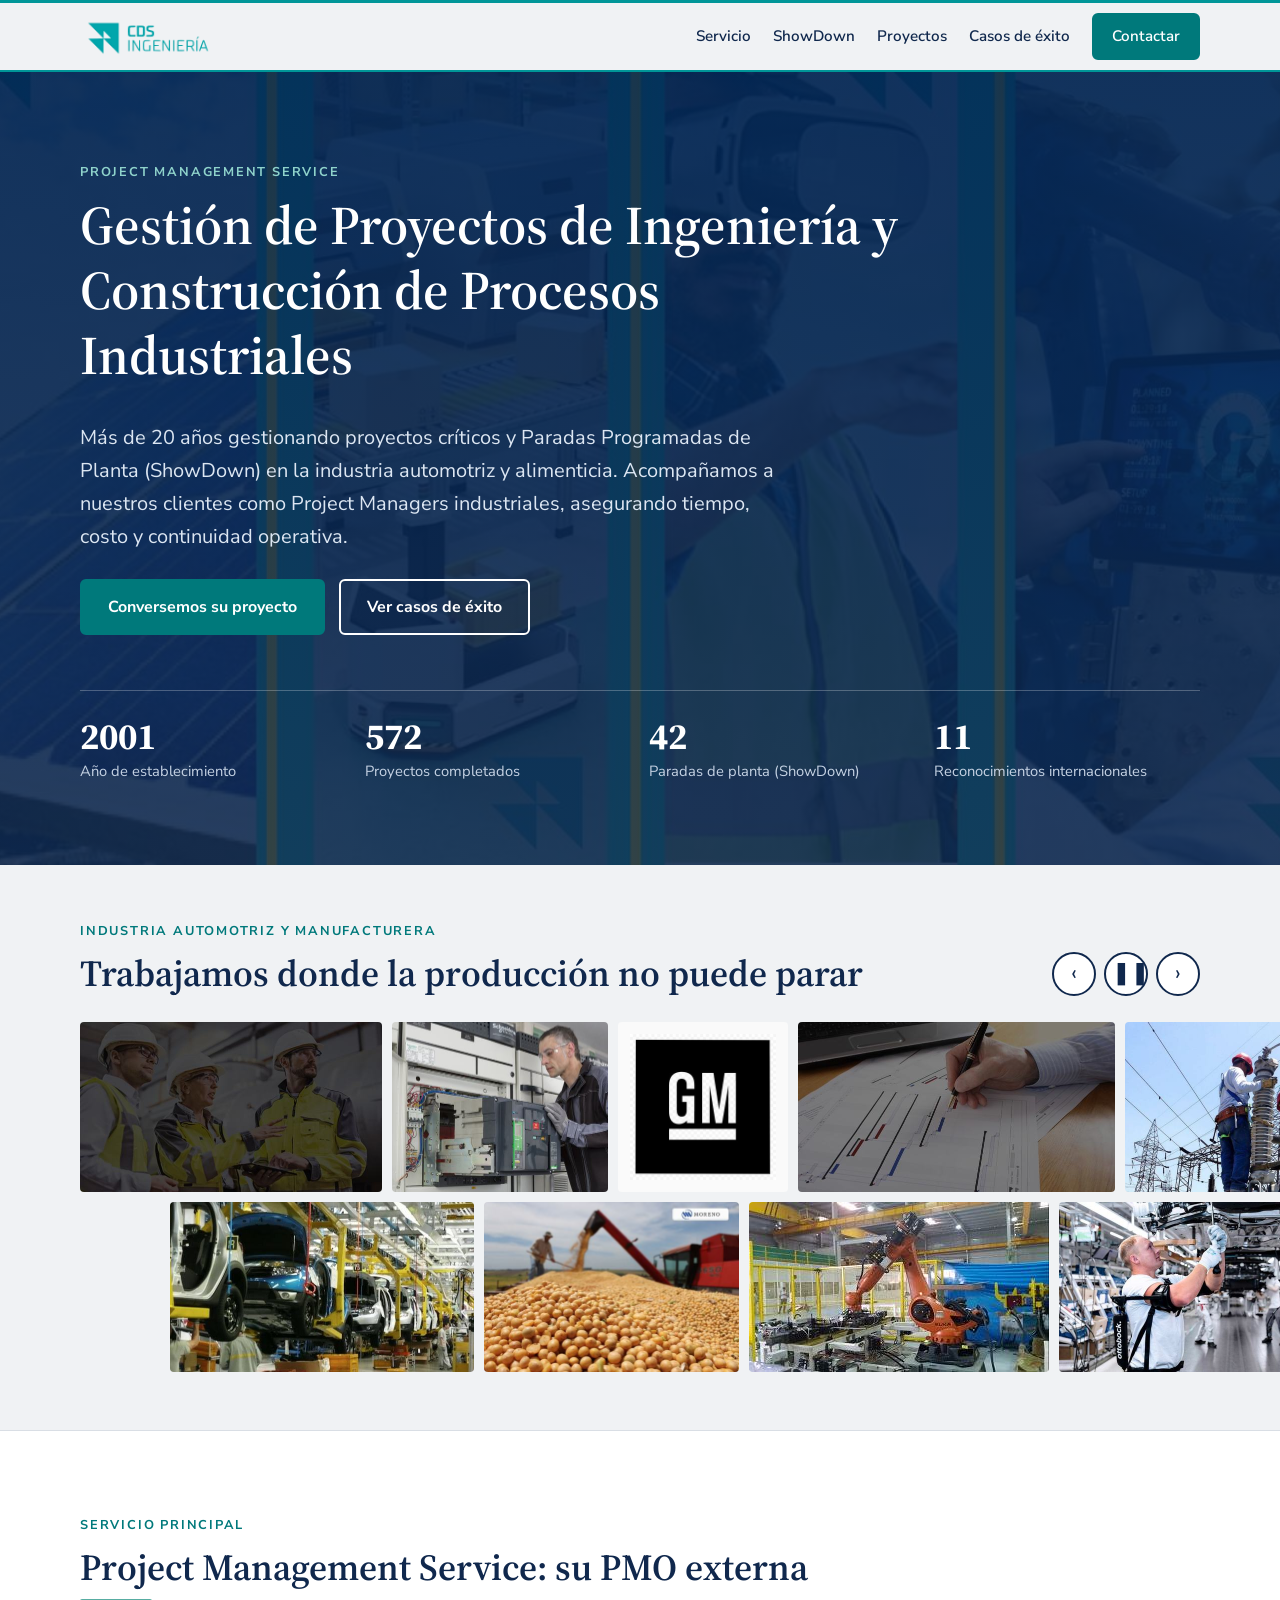
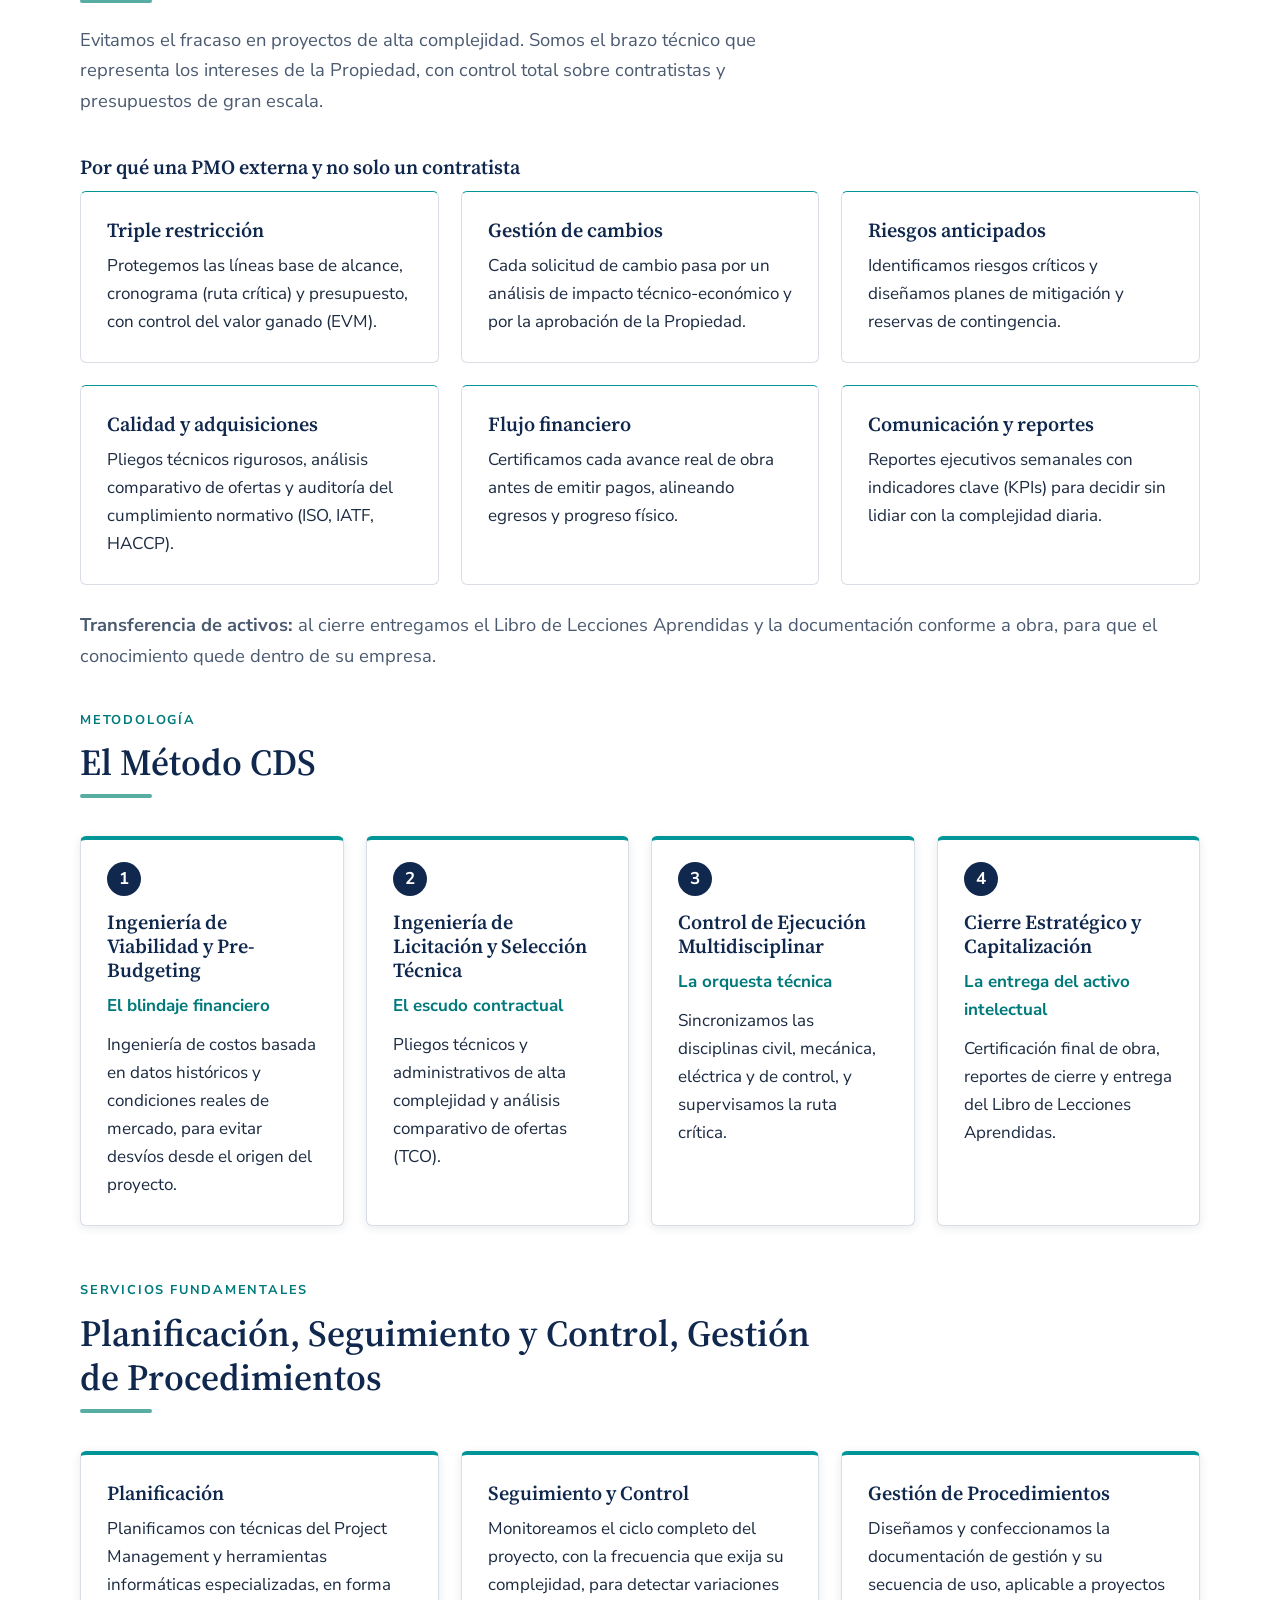
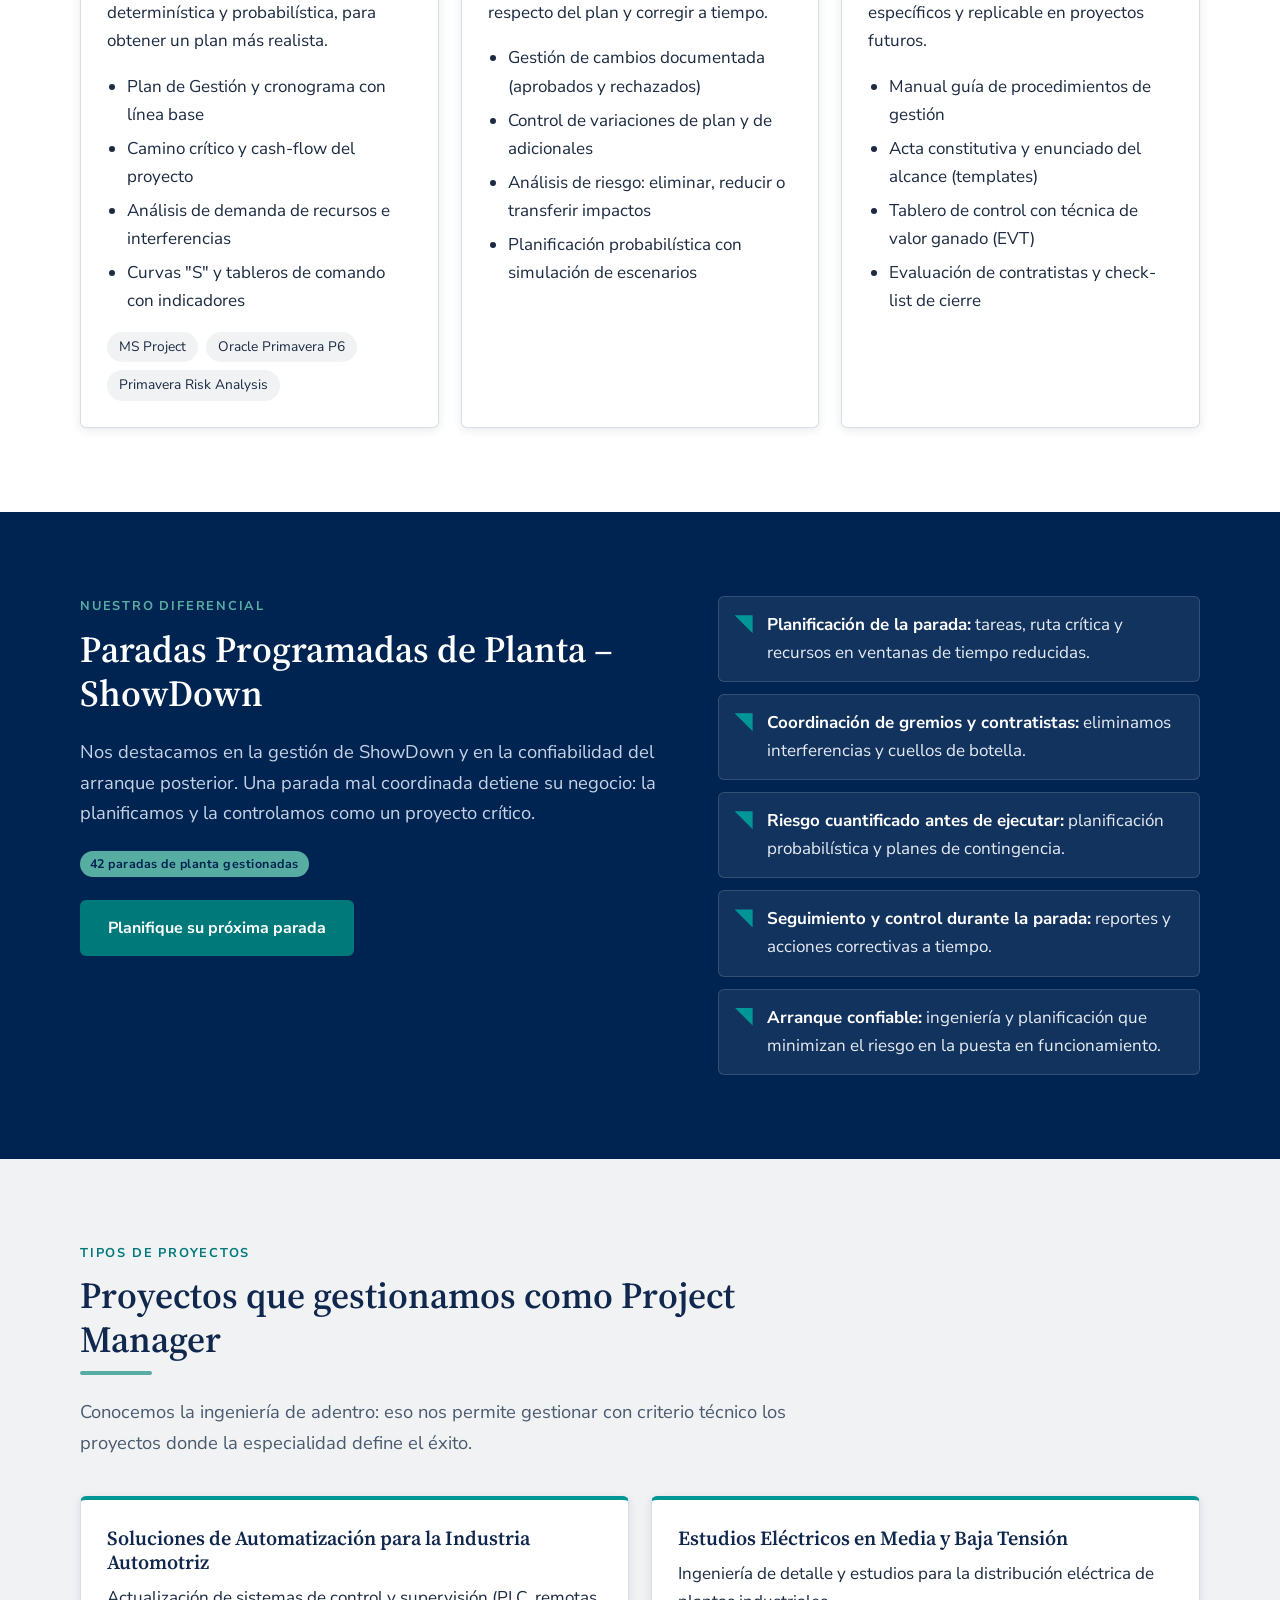
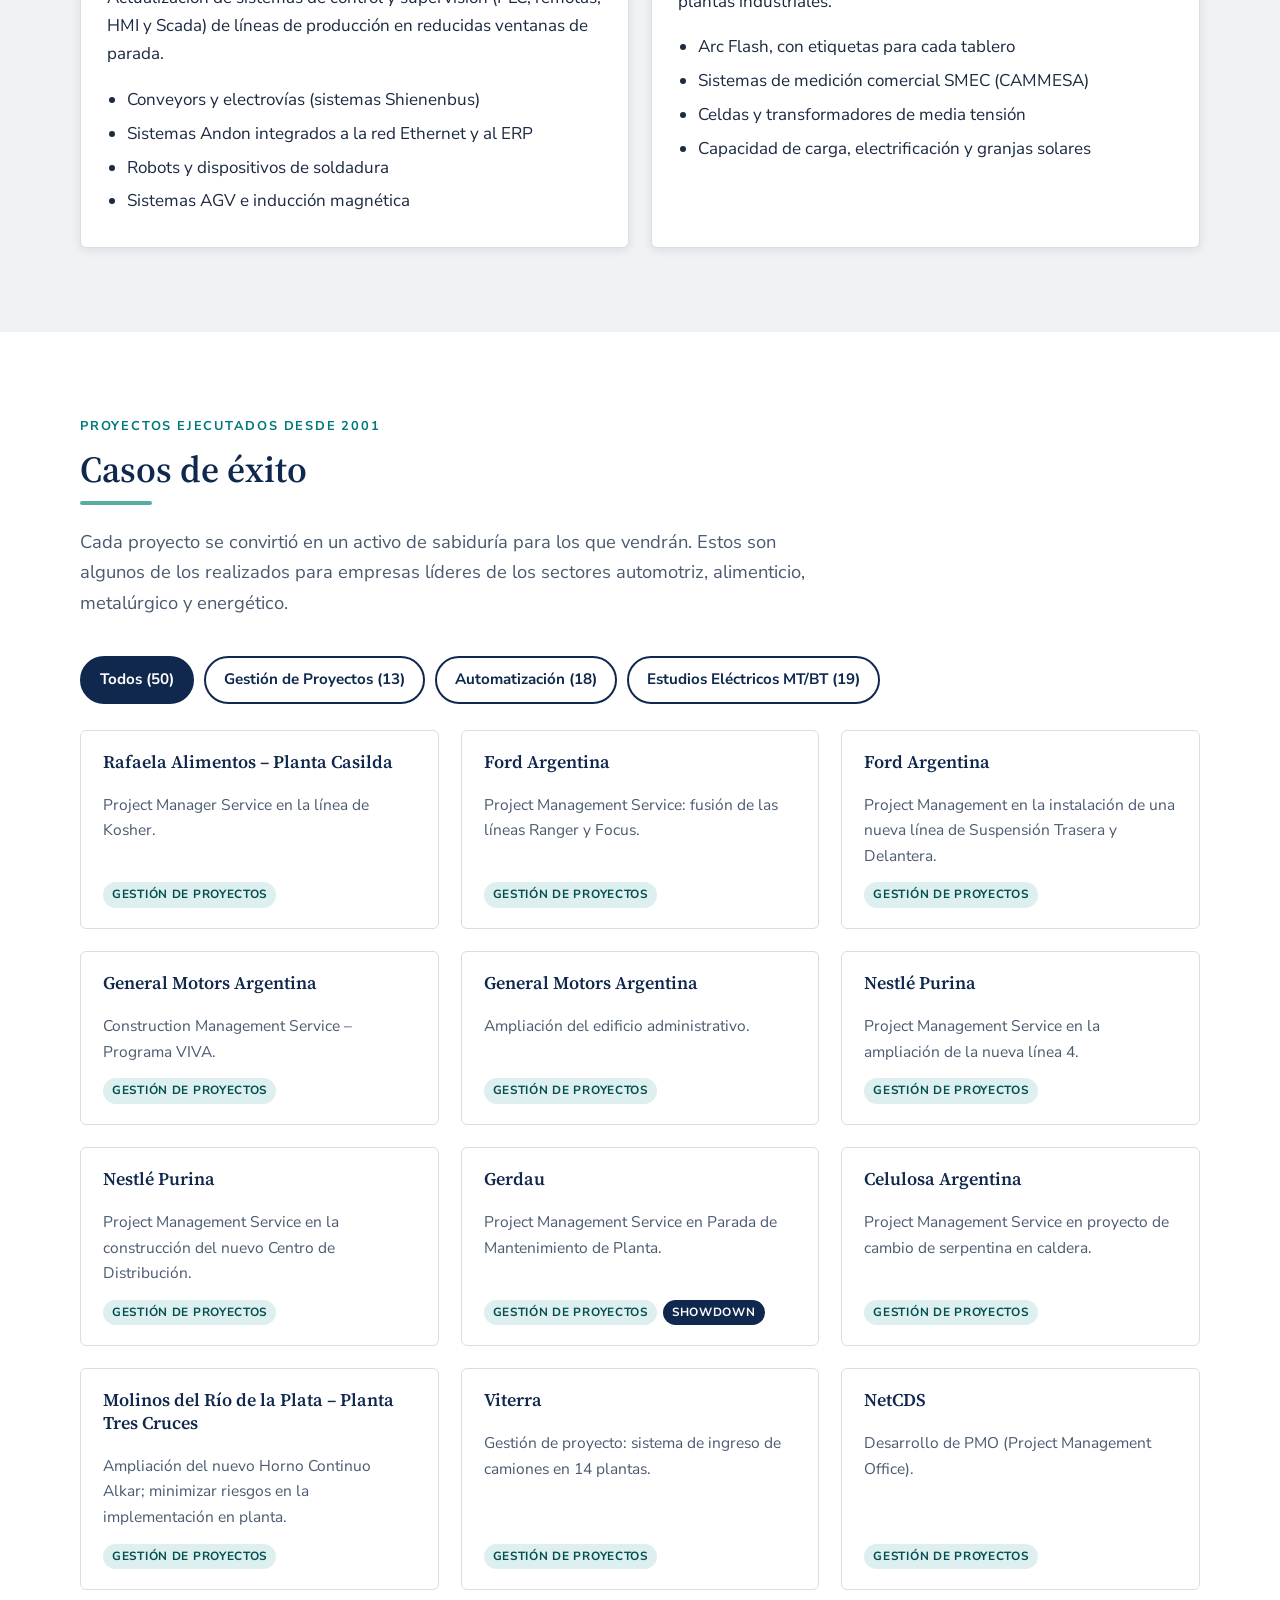
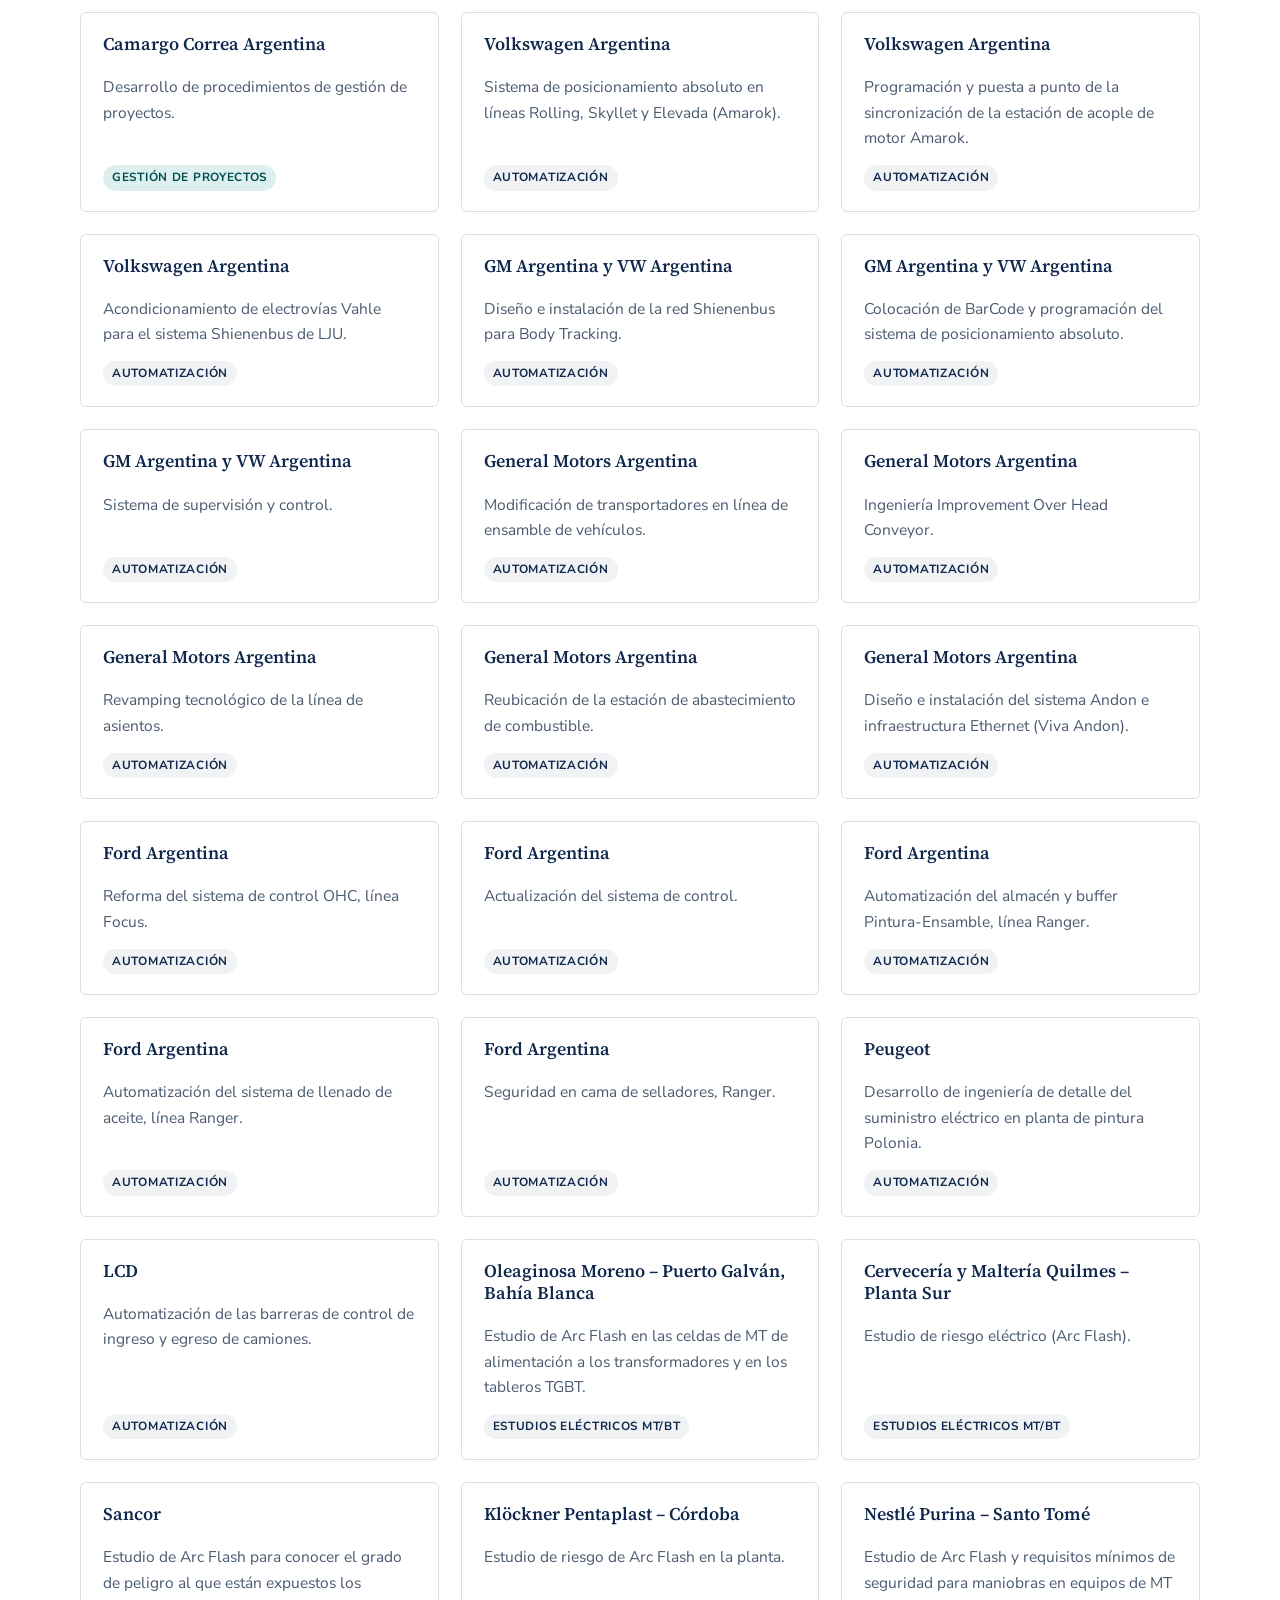
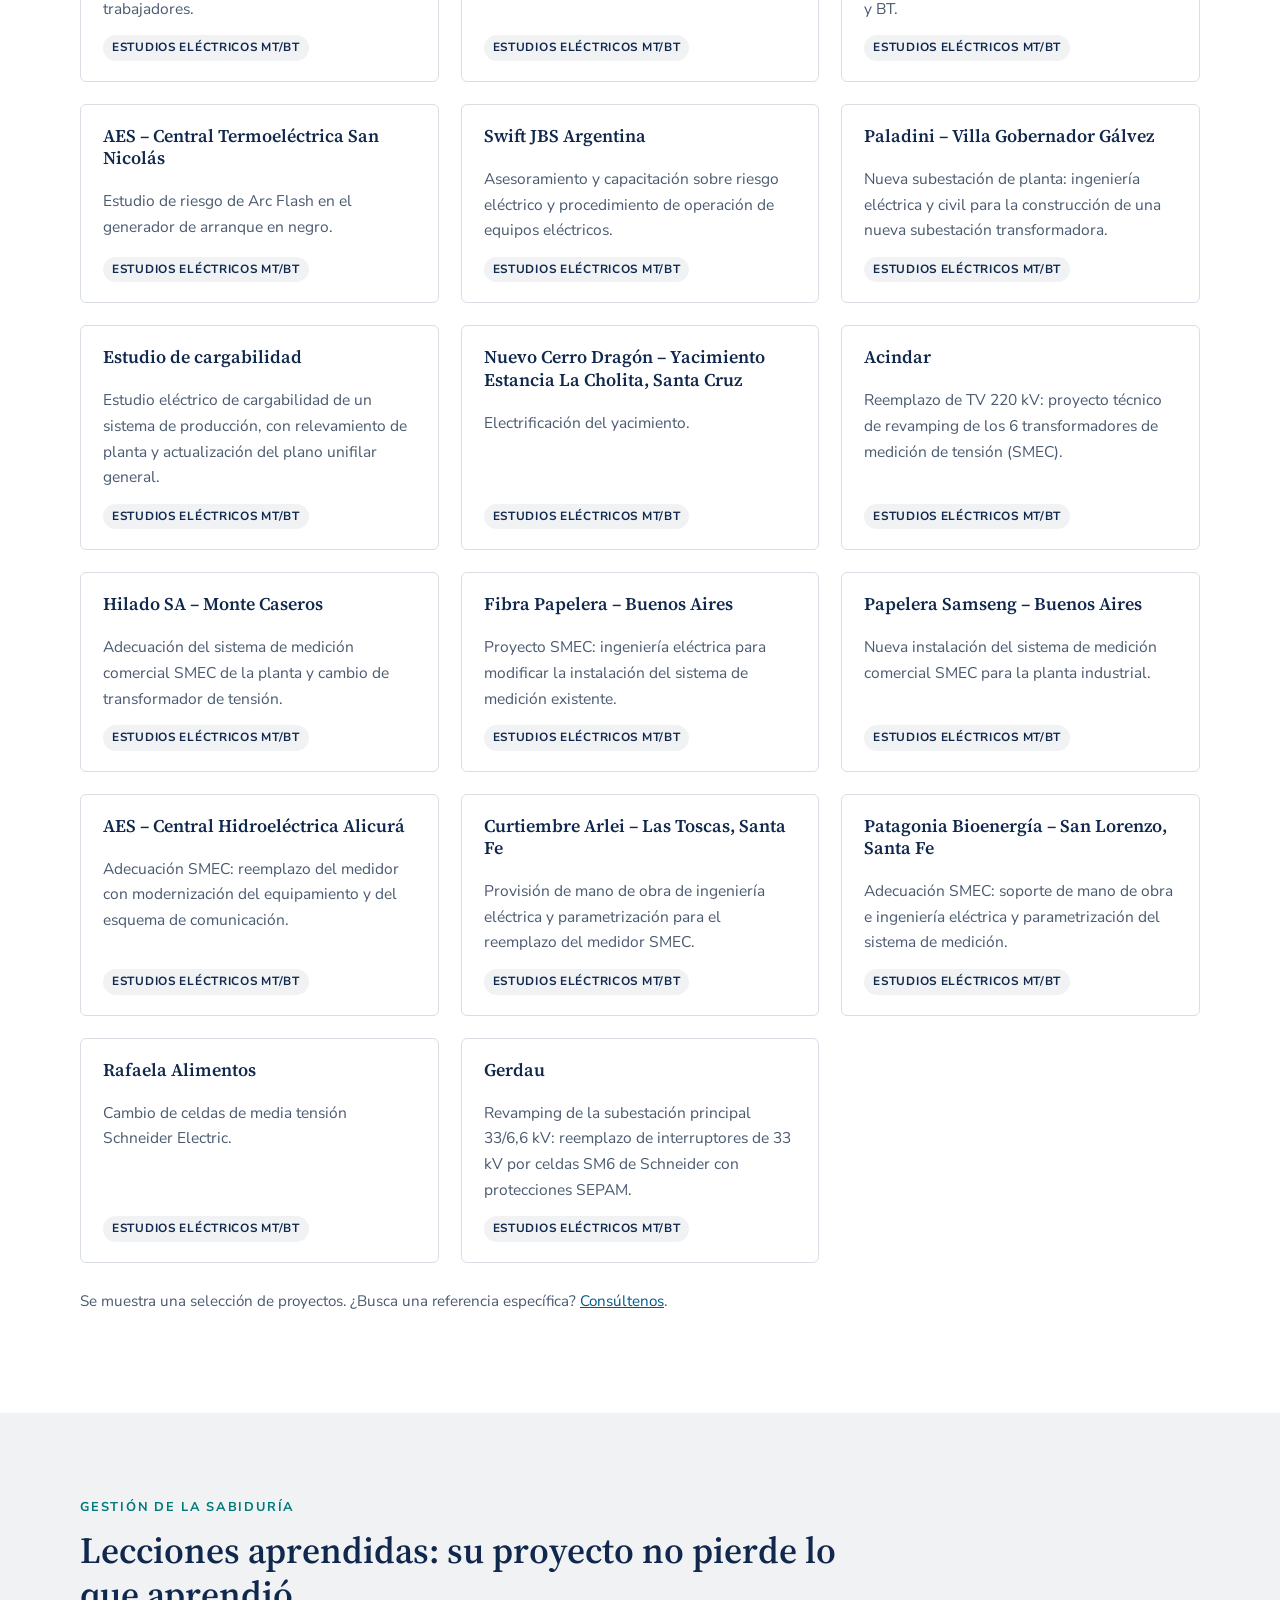
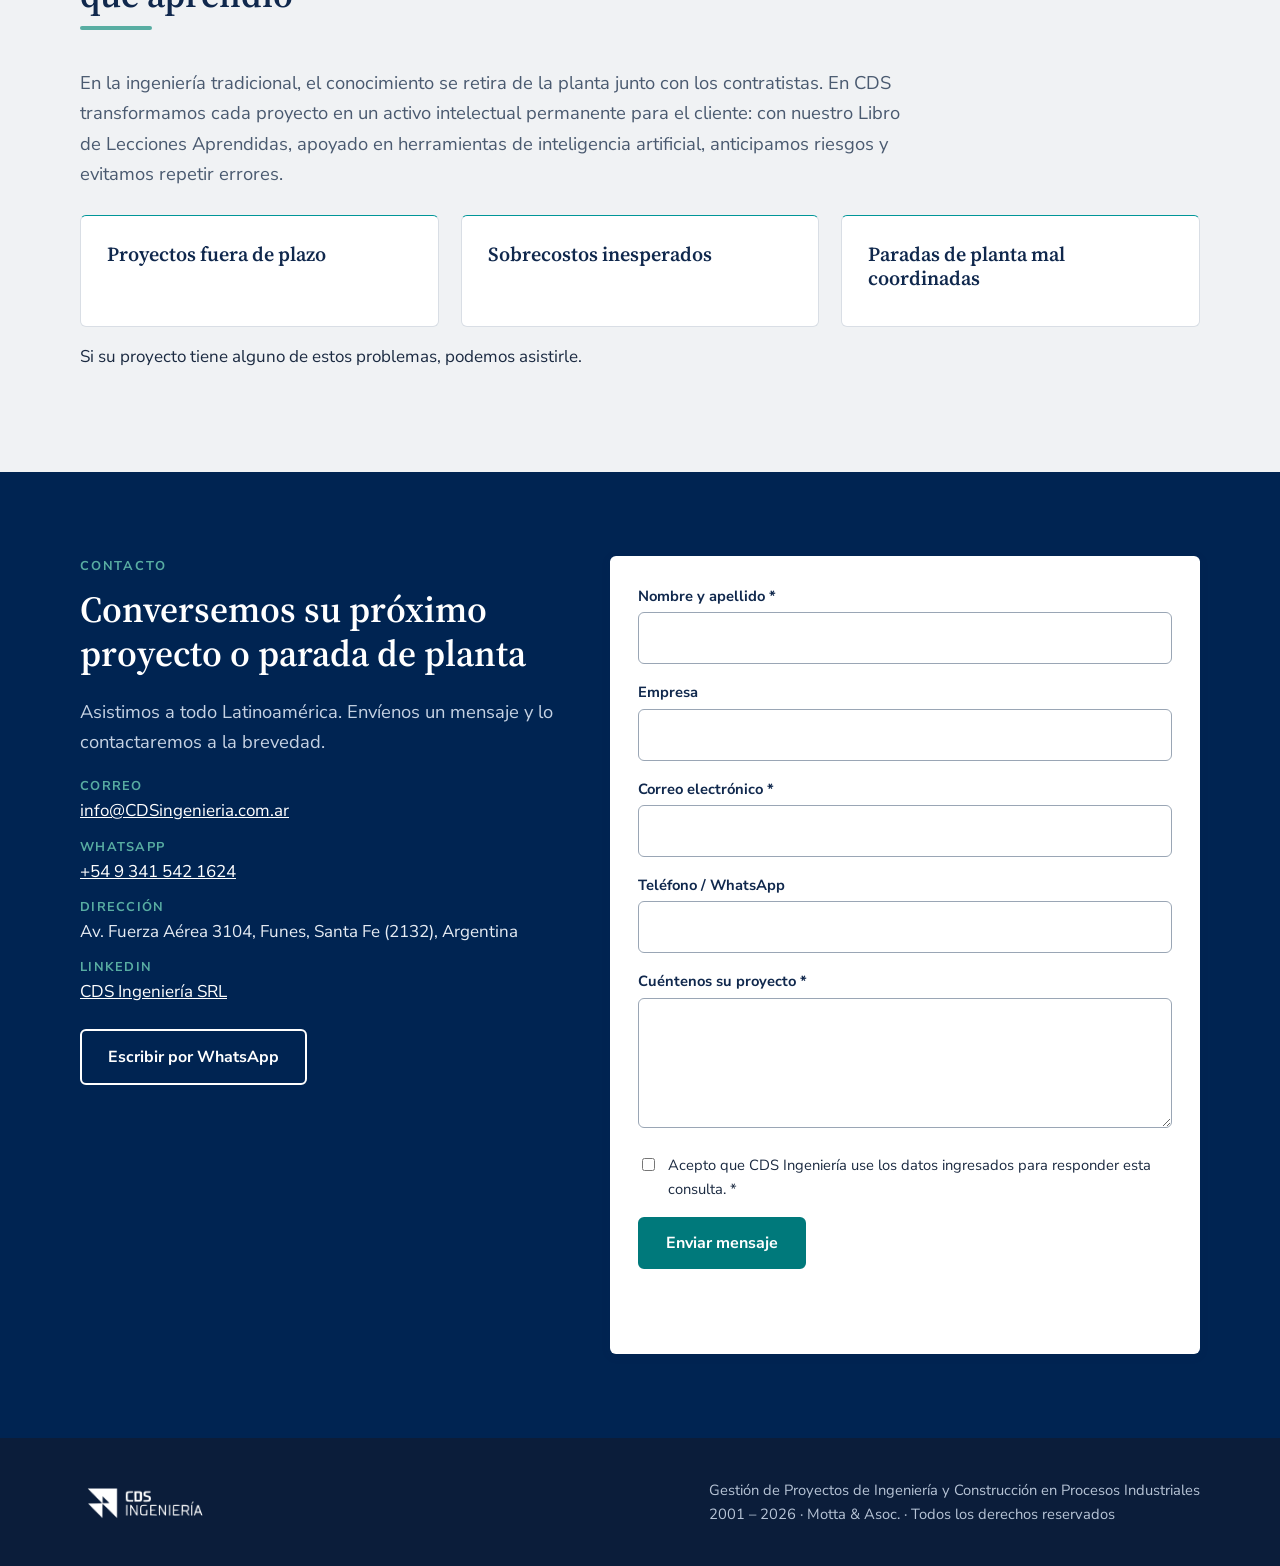
==== commit 325347b3: "Carrusel de dos filas con 73 imágenes sin repetir y logos espaciados - Nueva carpeta img/galeria con" ====
--- a/index.html
+++ b/index.html
@@ -6,14 +6,13 @@
   <title>CDS Ingeniería | Gestión de Proyectos y Paradas de Planta (ShowDown)</title>
   <meta name="description" content="Project Management Service para proyectos de ingeniería y construcción industrial y paradas programadas de planta (ShowDown). Más de 20 años de trayectoria, desde 2001.">
   <meta name="robots" content="index, follow">
-  <!-- PENDIENTE: reemplazar DOMINIO por el dominio definitivo (sin barra final) -->
-  <link rel="canonical" href="https://DOMINIO/">
+  <link rel="canonical" href="https://www.cdsingenieria.com.ar/">
   <meta property="og:type" content="website">
   <meta property="og:site_name" content="CDS Ingeniería">
   <meta property="og:title" content="CDS Ingeniería | Gestión de Proyectos y Paradas de Planta (ShowDown)">
   <meta property="og:description" content="Somos su PMO externa: tiempo, costo y continuidad operativa en proyectos industriales críticos.">
-  <meta property="og:image" content="https://DOMINIO/img/banner-conceptual.jpg">
-  <meta property="og:url" content="https://DOMINIO/">
+  <meta property="og:image" content="https://www.cdsingenieria.com.ar/img/banner-conceptual.jpg">
+  <meta property="og:url" content="https://www.cdsingenieria.com.ar/">
   <meta name="theme-color" content="#10284D">
   <link rel="icon" type="image/png" href="favicon.png">
   <link rel="preconnect" href="https://fonts.googleapis.com">
@@ -62,7 +61,7 @@
 </section>
 
 <!-- 1b. CARRUSEL: plantas automotrices y clientes (recuperado de la web actual) -->
-<section class="carrusel" id="clientes" aria-roledescription="carrusel" aria-label="Plantas automotrices y empresas con las que trabajamos">
+<section class="carrusel" id="clientes" aria-roledescription="carrusel" aria-label="Plantas industriales y empresas con las que trabajamos">
   <div class="contenedor carrusel__cabecera">
     <div>
       <span class="sobretitulo">Industria automotriz y manufacturera</span>
@@ -75,32 +74,87 @@
     </div>
   </div>
   <div class="carrusel__ventana">
-    <ul class="carrusel__pista" id="carPista" tabindex="0" aria-label="Imágenes: desplácese con las flechas del teclado o los botones">
-        <li class="carrusel__item carrusel__item--logo"><img src="img/carrusel/01-logo-gm.jpg" width="360" height="360" alt="Logo de General Motors" loading="lazy"></li>
-        <li class="carrusel__item"><img src="img/carrusel/02-lector-barcode-posicionamiento.jpg" width="522" height="360" alt="Lector de código de barras de un sistema de posicionamiento absoluto" loading="lazy"></li>
-        <li class="carrusel__item"><img src="img/carrusel/03-tablero-andon.jpg" width="700" height="293" alt="Tablero Andon en una línea de ensamble" loading="lazy"></li>
-        <li class="carrusel__item"><img src="img/carrusel/04-robot-celda-ensamble.jpg" width="300" height="170" alt="Robot industrial en una celda de ensamble" loading="lazy"></li>
-        <li class="carrusel__item"><img src="img/carrusel/05-modulo-shienenbus.jpg" width="218" height="164" alt="Módulo del sistema Shienenbus montado sobre electrovía" loading="lazy"></li>
-        <li class="carrusel__item"><img src="img/carrusel/06-electrovias-linea-elevada.jpg" width="519" height="360" alt="Electrovías de una línea elevada de ensamble" loading="lazy"></li>
-        <li class="carrusel__item"><img src="img/carrusel/07-operarios-linea-ensamble.jpg" width="643" height="360" alt="Operarios trabajando en una línea de ensamble automotriz" loading="lazy"></li>
-        <li class="carrusel__item carrusel__item--logo"><img src="img/carrusel/08-logo-peugeot.jpg" width="360" height="360" alt="Logo de Peugeot" loading="lazy"></li>
-        <li class="carrusel__item"><img src="img/carrusel/09-celda-ensamble-planta.jpg" width="309" height="360" alt="Celda de ensamble en una planta industrial" loading="lazy"></li>
-        <li class="carrusel__item"><img src="img/carrusel/10-carroceria-en-linea.jpg" width="639" height="360" alt="Carrocería avanzando por una línea de producción" loading="lazy"></li>
-        <li class="carrusel__item"><img src="img/carrusel/11-soldadura-robotizada.jpg" width="512" height="354" alt="Soldadura robotizada de una carrocería" loading="lazy"></li>
-        <li class="carrusel__item"><img src="img/carrusel/12-agv.jpg" width="472" height="360" alt="Vehículo de guiado automático (AGV) en una planta" loading="lazy"></li>
-        <li class="carrusel__item carrusel__item--logo"><img src="img/carrusel/13-logo-ford.jpg" width="224" height="168" alt="Logo de Ford" loading="lazy"></li>
-        <li class="carrusel__item"><img src="img/carrusel/14-linea-tableros.jpg" width="543" height="360" alt="Línea de montaje de tableros de instrumentos" loading="lazy"></li>
-        <li class="carrusel__item"><img src="img/carrusel/15-utillaje-linea.jpg" width="641" height="360" alt="Utillaje de una línea de producción" loading="lazy"></li>
-        <li class="carrusel__item"><img src="img/carrusel/16-linea-carrocerias.jpg" width="542" height="360" alt="Línea de ensamble de carrocerías" loading="lazy"></li>
-        <li class="carrusel__item"><img src="img/carrusel/17-realidad-virtual-ingenieria.jpg" width="300" height="168" alt="Profesional de ingeniería con realidad virtual frente a pantallas de supervisión" loading="lazy"></li>
-        <li class="carrusel__item"><img src="img/carrusel/18-operario-ensamble-inferior.jpg" width="643" height="360" alt="Operario trabajando en la parte inferior de un vehículo en la línea" loading="lazy"></li>
-        <li class="carrusel__item carrusel__item--logo"><img src="img/carrusel/19-logo-vw.jpg" width="480" height="360" alt="Logo de Volkswagen" loading="lazy"></li>
-        <li class="carrusel__item"><img src="img/carrusel/20-vehiculo-linea-elevada.jpg" width="356" height="360" alt="Camioneta en una línea elevada de ensamble" loading="lazy"></li>
-        <li class="carrusel__item"><img src="img/carrusel/21-sala-supervision.jpg" width="469" height="360" alt="Sala de supervisión con múltiples pantallas" loading="lazy"></li>
-        <li class="carrusel__item"><img src="img/carrusel/22-linea-ensamble-vehiculos.jpg" width="643" height="360" alt="Línea de ensamble de vehículos" loading="lazy"></li>
-        <li class="carrusel__item"><img src="img/carrusel/23-linea-de-asientos.jpg" width="522" height="360" alt="Operarios en una línea de ensamble de asientos" loading="lazy"></li>
-        <li class="carrusel__item"><img src="img/carrusel/24-agv-transporte-cajas.jpg" width="469" height="360" alt="AGV transportando cajas sobre una línea de rodillos" loading="lazy"></li>
-    </ul>
+    <div class="carrusel__pista" id="carPista" tabindex="0" role="group" aria-label="Imágenes: desplácese con las flechas del teclado o con los botones">
+    <div class="carrusel__filas">
+      <ul class="carrusel__fila carrusel__fila--a">
+        <li class="carrusel__item" style="--r:1.777;"><img src="img/galeria/equipo-ingenieros.jpg" width="604" height="340" alt="Equipo de ingenieros con casco y chaleco conversando en una planta" loading="lazy" decoding="async"></li>
+        <li class="carrusel__item" style="--r:1.272;"><img src="img/galeria/tablero-baja-tension.jpg" width="432" height="340" alt="Técnico trabajando en un tablero eléctrico con interruptor de baja tensión" loading="lazy" decoding="async"></li>
+        <li class="carrusel__item carrusel__item--logo" style="--r:1.0; --bg:#fafafa;"><img src="img/galeria/logo-gm.jpg" width="300" height="300" alt="Logo de General Motors" loading="lazy" decoding="async"></li>
+        <li class="carrusel__item" style="--r:1.862;"><img src="img/galeria/diagrama-gantt.jpg" width="633" height="340" alt="Mano trazando un diagrama de Gantt sobre un cronograma impreso" loading="lazy" decoding="async"></li>
+        <li class="carrusel__item" style="--r:1.405;"><img src="img/galeria/tecnicos-subestacion.jpg" width="478" height="340" alt="Técnicos trabajando en una subestación eléctrica de alta tensión" loading="lazy" decoding="async"></li>
+        <li class="carrusel__item" style="--r:1.405;"><img src="img/galeria/carne-asada.jpg" width="478" height="340" alt="Corte de carne vacuna asada" loading="lazy" decoding="async"></li>
+        <li class="carrusel__item" style="--r:1.443;"><img src="img/galeria/electrovias-linea-elevada.jpg" width="491" height="340" alt="Electrovías de una línea elevada de ensamble" loading="lazy" decoding="async"></li>
+        <li class="carrusel__item" style="--r:1.312;"><img src="img/galeria/agv-planta.jpg" width="446" height="340" alt="Vehículo de guiado automático (AGV) en una planta" loading="lazy" decoding="async"></li>
+        <li class="carrusel__item" style="--r:1.506;"><img src="img/galeria/linea-carrocerias.jpg" width="512" height="340" alt="Línea de ensamble de carrocerías" loading="lazy" decoding="async"></li>
+        <li class="carrusel__item carrusel__item--logo" style="--r:1.018; --bg:#ffffff;"><img src="img/galeria/logo-peugeot.jpg" width="305" height="300" alt="Logo de Peugeot" loading="lazy" decoding="async"></li>
+        <li class="carrusel__item" style="--r:1.405;"><img src="img/galeria/papel-higienico-profesional.jpg" width="478" height="340" alt="Rollos de papel higiénico de uso profesional" loading="lazy" decoding="async"></li>
+        <li class="carrusel__item" style="--r:1.778;"><img src="img/galeria/celda-media-tension.jpg" width="604" height="340" alt="Maniobra manual sobre una celda de media tensión" loading="lazy" decoding="async"></li>
+        <li class="carrusel__item" style="--r:1.455;"><img src="img/galeria/ingreso-camiones.jpg" width="495" height="340" alt="Camión ingresando a una planta por un control de acceso" loading="lazy" decoding="async"></li>
+        <li class="carrusel__item" style="--r:1.509;"><img src="img/galeria/linea-tableros.jpg" width="513" height="340" alt="Operarios montando tableros de instrumentos en una línea de ensamble" loading="lazy" decoding="async"></li>
+        <li class="carrusel__item" style="--r:1.786;"><img src="img/galeria/realidad-virtual-ingenieria.jpg" width="300" height="168" alt="Profesional de ingeniería con realidad virtual frente a pantallas de supervisión" loading="lazy" decoding="async"></li>
+        <li class="carrusel__item" style="--r:1.459;"><img src="img/galeria/ranger-fin-de-linea.jpg" width="496" height="340" alt="Camioneta pick-up y operarios al final de la línea de ensamble" loading="lazy" decoding="async"></li>
+        <li class="carrusel__item carrusel__item--logo" style="--r:1.333; --bg:#ffffff;"><img src="img/galeria/logo-ford.jpg" width="224" height="168" alt="Logo de Ford" loading="lazy" decoding="async"></li>
+        <li class="carrusel__item" style="--r:1.385;"><img src="img/galeria/alimento-mascotas-purina.jpg" width="471" height="340" alt="Alimento balanceado para mascotas de una planta de Purina" loading="lazy" decoding="async"></li>
+        <li class="carrusel__item" style="--r:1.728;"><img src="img/galeria/seguimiento-obra.jpg" width="587" height="340" alt="Equipo con cascos revisando planos y una tablet" loading="lazy" decoding="async"></li>
+        <li class="carrusel__item" style="--r:1.0;"><img src="img/galeria/llenadoras-aceite.jpg" width="340" height="340" alt="Llenadoras de aceite con cilindros de dosificación" loading="lazy" decoding="async"></li>
+        <li class="carrusel__item" style="--r:0.989;"><img src="img/galeria/amarok-linea-elevada.jpg" width="336" height="340" alt="Camioneta elevada en una línea de ensamble" loading="lazy" decoding="async"></li>
+        <li class="carrusel__item" style="--r:1.78;"><img src="img/galeria/utillaje-suspensiones.jpg" width="605" height="340" alt="Utillaje de una línea de suspensiones" loading="lazy" decoding="async"></li>
+        <li class="carrusel__item" style="--r:1.303;"><img src="img/galeria/agv-cajas.jpg" width="443" height="340" alt="AGV transportando cajas sobre una línea de rodillos" loading="lazy" decoding="async"></li>
+        <li class="carrusel__item carrusel__item--logo" style="--r:1.229; --bg:#ffffff;"><img src="img/galeria/logo-vw.jpg" width="369" height="300" alt="Logo de Volkswagen" loading="lazy" decoding="async"></li>
+        <li class="carrusel__item" style="--r:1.458;"><img src="img/galeria/chasis-camioneta-transportador.jpg" width="496" height="340" alt="Chasis de camioneta avanzando sobre un transportador naranja" loading="lazy" decoding="async"></li>
+        <li class="carrusel__item" style="--r:1.405;"><img src="img/galeria/malla-acero.jpg" width="478" height="340" alt="Malla de alambre de acero" loading="lazy" decoding="async"></li>
+        <li class="carrusel__item" style="--r:1.499;"><img src="img/galeria/ingenieria-planos.jpg" width="510" height="340" alt="Casco y planos sobre un escritorio, con un ingeniero al fondo" loading="lazy" decoding="async"></li>
+        <li class="carrusel__item" style="--r:1.8;"><img src="img/galeria/andon-mejora-continua.jpg" width="612" height="340" alt="Tableros Andon con metas y eficiencia sobre una línea de producción" loading="lazy" decoding="async"></li>
+        <li class="carrusel__item" style="--r:1.9;"><img src="img/galeria/modulo-electrovia-verde.jpg" width="649" height="340" alt="Módulo electrónico verde montado sobre un riel de electrovía" loading="lazy" decoding="async"></li>
+        <li class="carrusel__item" style="--r:1.526;"><img src="img/galeria/ensamble-chasis-rolling.jpg" width="519" height="340" alt="Operarios ensamblando un chasis en la línea rolling" loading="lazy" decoding="async"></li>
+        <li class="carrusel__item carrusel__item--logo" style="--r:1.334; --bg:#ffffff;"><img src="img/galeria/logo-paladini.jpg" width="400" height="300" alt="Logo de Paladini" loading="lazy" decoding="async"></li>
+        <li class="carrusel__item" style="--r:1.455;"><img src="img/galeria/operario-bajo-vehiculo.jpg" width="495" height="340" alt="Operario trabajando bajo un vehículo blanco en la línea" loading="lazy" decoding="async"></li>
+        <li class="carrusel__item" style="--r:1.328;"><img src="img/galeria/ingenieros-pantallas.jpg" width="452" height="340" alt="Dos ingenieros con ropa de seguridad analizando información en pantallas" loading="lazy" decoding="async"></li>
+        <li class="carrusel__item" style="--r:1.766;"><img src="img/galeria/exoesqueleto-herramienta.jpg" width="600" height="340" alt="Operario con exoesqueleto sosteniendo una herramienta en alto" loading="lazy" decoding="async"></li>
+        <li class="carrusel__item" style="--r:1.778;"><img src="img/galeria/transportadores-linea.jpg" width="604" height="340" alt="Operarios bajo un vehículo en una línea con transportadores" loading="lazy" decoding="async"></li>
+        <li class="carrusel__item" style="--r:1.452;"><img src="img/galeria/carroceria-elevada-operarios.jpg" width="494" height="340" alt="Carrocería elevada sobre una línea de ensamble con operarios debajo" loading="lazy" decoding="async"></li>
+        <li class="carrusel__item carrusel__item--logo" style="--r:1.132; --bg:#ffffff;"><img src="img/galeria/logo-unilever.jpg" width="340" height="300" alt="Logo de Unilever" loading="lazy" decoding="async"></li>
+      </ul>
+      <ul class="carrusel__fila carrusel__fila--b">
+        <li class="carrusel__item" style="--r:1.786;"><img src="img/galeria/linea-ensamble-vehiculos.jpg" width="607" height="340" alt="Línea de ensamble de vehículos con transportadores elevados" loading="lazy" decoding="async"></li>
+        <li class="carrusel__item" style="--r:1.504;"><img src="img/galeria/cosecha-soja.jpg" width="511" height="340" alt="Cosecha de soja descargada en una tolva" loading="lazy" decoding="async"></li>
+        <li class="carrusel__item" style="--r:1.765;"><img src="img/galeria/robot-celda-ensamble.jpg" width="300" height="170" alt="Robot industrial en una celda de ensamble" loading="lazy" decoding="async"></li>
+        <li class="carrusel__item" style="--r:1.787;"><img src="img/galeria/operarios-exoesqueleto.jpg" width="608" height="340" alt="Operarios con exoesqueleto trabajando en una línea de ensamble" loading="lazy" decoding="async"></li>
+        <li class="carrusel__item" style="--r:1.9;"><img src="img/galeria/tablero-andon.jpg" width="700" height="293" alt="Tablero Andon sobre una línea de ensamble" loading="lazy" decoding="async"></li>
+        <li class="carrusel__item carrusel__item--logo" style="--r:1.778; --bg:#ffffff;"><img src="img/galeria/logo-molinos.jpg" width="533" height="300" alt="Logo de Molinos" loading="lazy" decoding="async"></li>
+        <li class="carrusel__item" style="--r:1.329;"><img src="img/galeria/transformador.jpg" width="452" height="340" alt="Transformador con conexiones de media tensión" loading="lazy" decoding="async"></li>
+        <li class="carrusel__item" style="--r:1.742;"><img src="img/galeria/hilados-textil.jpg" width="592" height="340" alt="Hilos de colores en una máquina textil" loading="lazy" decoding="async"></li>
+        <li class="carrusel__item" style="--r:1.305;"><img src="img/galeria/arc-flash-tableros.jpg" width="444" height="340" alt="Técnico con equipo de protección frente a tableros eléctricos" loading="lazy" decoding="async"></li>
+        <li class="carrusel__item" style="--r:1.302;"><img src="img/galeria/sala-supervision.jpg" width="443" height="340" alt="Sala de supervisión con múltiples pantallas" loading="lazy" decoding="async"></li>
+        <li class="carrusel__item" style="--r:1.329;"><img src="img/galeria/modulo-shienenbus.jpg" width="218" height="164" alt="Módulo del sistema Shienenbus montado sobre electrovía" loading="lazy" decoding="async"></li>
+        <li class="carrusel__item" style="--r:1.446;"><img src="img/galeria/soldadura-robotizada.jpg" width="492" height="340" alt="Soldadura robotizada de una carrocería" loading="lazy" decoding="async"></li>
+        <li class="carrusel__item carrusel__item--logo" style="--r:2.0; --bg:#ffffff;"><img src="img/galeria/logo-nestle.jpg" width="700" height="232" alt="Logo de Nestlé" loading="lazy" decoding="async"></li>
+        <li class="carrusel__item" style="--r:1.401;"><img src="img/galeria/corte-acero-chispas.jpg" width="476" height="340" alt="Corte con chispas sobre una chapa de acero" loading="lazy" decoding="async"></li>
+        <li class="carrusel__item" style="--r:1.45;"><img src="img/galeria/tablero-plc.jpg" width="493" height="340" alt="Técnico cableando un tablero de automatización con PLC" loading="lazy" decoding="async"></li>
+        <li class="carrusel__item" style="--r:1.8;"><img src="img/galeria/gestion-informacion.jpg" width="612" height="340" alt="Esquema ilustrado de gestión de la información y la calidad" loading="lazy" decoding="async"></li>
+        <li class="carrusel__item" style="--r:1.775;"><img src="img/galeria/carroceria-exoesqueleto.jpg" width="603" height="340" alt="Carrocería en línea con operarios, uno de ellos con exoesqueleto" loading="lazy" decoding="async"></li>
+        <li class="carrusel__item" style="--r:1.451;"><img src="img/galeria/lector-codigo-barras.jpg" width="493" height="340" alt="Lector de código de barras de un sistema de posicionamiento absoluto" loading="lazy" decoding="async"></li>
+        <li class="carrusel__item" style="--r:1.449;"><img src="img/galeria/linea-asientos.jpg" width="493" height="340" alt="Operarios en una línea de ensamble de asientos" loading="lazy" decoding="async"></li>
+        <li class="carrusel__item carrusel__item--logo" style="--r:1.776; --bg:#ffffff;"><img src="img/galeria/logo-cargill.jpg" width="380" height="214" alt="Logo de Cargill" loading="lazy" decoding="async"></li>
+        <li class="carrusel__item" style="--r:1.101;"><img src="img/galeria/procesamiento-carne.jpg" width="374" height="340" alt="Carne vacuna colgada en una línea de procesamiento" loading="lazy" decoding="async"></li>
+        <li class="carrusel__item" style="--r:1.504;"><img src="img/galeria/centro-distribucion.jpg" width="400" height="266" alt="Centro de distribución con andenes de carga" loading="lazy" decoding="async"></li>
+        <li class="carrusel__item" style="--r:1.405;"><img src="img/galeria/hilado-algodon.jpg" width="478" height="340" alt="Cabos de algodón enrollados en una planta textil" loading="lazy" decoding="async"></li>
+        <li class="carrusel__item" style="--r:1.285;"><img src="img/galeria/tableros-de-control.jpg" width="437" height="340" alt="Pantallas, tablet y celular con tableros de control" loading="lazy" decoding="async"></li>
+        <li class="carrusel__item" style="--r:1.748;"><img src="img/galeria/barrera-ingreso-camiones.jpg" width="594" height="340" alt="Camión frente a una barrera de control de ingreso" loading="lazy" decoding="async"></li>
+        <li class="carrusel__item" style="--r:1.785;"><img src="img/galeria/operario-exoesqueleto-inferior.jpg" width="607" height="340" alt="Operario con exoesqueleto trabajando bajo un vehículo" loading="lazy" decoding="async"></li>
+        <li class="carrusel__item carrusel__item--logo" style="--r:2.0; --bg:#ffffff;"><img src="img/galeria/logo-viterra.jpg" width="700" height="227" alt="Logo de Viterra" loading="lazy" decoding="async"></li>
+        <li class="carrusel__item" style="--r:1.538;"><img src="img/galeria/linea-produccion-vehiculos.jpg" width="523" height="340" alt="Fila de vehículos en una línea de producción" loading="lazy" decoding="async"></li>
+        <li class="carrusel__item" style="--r:1.5;"><img src="img/galeria/realidad-aumentada.jpg" width="510" height="340" alt="Realidad aumentada sobre un equipo industrial vista desde un celular" loading="lazy" decoding="async"></li>
+        <li class="carrusel__item" style="--r:1.782;"><img src="img/galeria/seguridad-emergencia.jpg" width="606" height="340" alt="Celda de seguridad con botón de emergencia" loading="lazy" decoding="async"></li>
+        <li class="carrusel__item" style="--r:1.445;"><img src="img/galeria/tablero-andon-linea.jpg" width="491" height="340" alt="Tablero Andon con indicadores rojos y verdes sobre la línea de producción" loading="lazy" decoding="async"></li>
+        <li class="carrusel__item" style="--r:0.857;"><img src="img/galeria/celda-ensamble-planta.jpg" width="291" height="340" alt="Celda de ensamble en una planta industrial" loading="lazy" decoding="async"></li>
+        <li class="carrusel__item" style="--r:0.994;"><img src="img/galeria/vehiculos-fin-de-linea.jpg" width="338" height="340" alt="Operarios junto a una fila de vehículos recién ensamblados" loading="lazy" decoding="async"></li>
+        <li class="carrusel__item carrusel__item--logo" style="--r:1.0; --bg:#ffffff;"><img src="img/galeria/logo-rafaela-alimentos.jpg" width="146" height="146" alt="Logo de Rafaela Alimentos" loading="lazy" decoding="async"></li>
+        <li class="carrusel__item" style="--r:1.505;"><img src="img/galeria/celda-ensamble-control.jpg" width="512" height="340" alt="Celda de ensamble con dispositivos y pantallas de control" loading="lazy" decoding="async"></li>
+        <li class="carrusel__item" style="--r:1.9;"><img src="img/galeria/linea-carrocerias-vista-superior.jpg" width="700" height="336" alt="Línea de carrocerías en una planta automotriz" loading="lazy" decoding="async"></li>
+      </ul>
+    </div>
+    </div>
   </div>
 </section>
 
--- a/styles.css
+++ b/styles.css
@@ -240,8 +240,8 @@
 }
 @media (prefers-reduced-motion: reduce) { html { scroll-behavior: auto; } }
 
-/* ---------- Carrusel (plantas automotrices y clientes) ---------- */
-.carrusel { background: var(--color-fondo-alt); padding: 56px 0 48px; border-bottom: 1px solid var(--color-borde); }
+/* ---------- Carrusel (plantas, proyectos y clientes): dos filas ---------- */
+.carrusel { --alto-car: 170px; background: var(--color-fondo-alt); padding: 56px 0 48px; border-bottom: 1px solid var(--color-borde); }
 .carrusel__cabecera { display: flex; flex-wrap: wrap; align-items: end; justify-content: space-between; gap: 16px; margin-bottom: 22px; }
 .carrusel__cabecera h2 { margin: 0; }
 .carrusel__controles { display: flex; gap: 8px; }
@@ -254,17 +254,22 @@
 .carrusel__btn:focus-visible { outline: 3px solid var(--color-acento); outline-offset: 2px; }
 .carrusel__ventana { width: 100%; }
 .carrusel__pista {
-  list-style: none; margin: 0; padding: 4px max(20px, calc((100% - var(--ancho)) / 2));
-  display: flex; gap: 10px; overflow-x: auto; scroll-snap-type: x proximity; scrollbar-width: thin;
+  overflow-x: auto; scroll-snap-type: x proximity; scrollbar-width: thin;
+  padding: 4px max(20px, calc((100% - var(--ancho)) / 2)) 10px;
   scroll-padding-inline: max(20px, calc((100% - var(--ancho)) / 2));
 }
 .carrusel__pista:focus-visible { outline: 3px solid var(--color-acento); outline-offset: -3px; }
-.carrusel__item { flex: 0 0 auto; height: 220px; margin: 0; scroll-snap-align: start; background: #fff; border-radius: 4px; overflow: hidden; }
-.carrusel__item img { height: 100%; width: auto; max-width: none; }
-.carrusel__item--logo { padding: 18px; display: flex; align-items: center; justify-content: center; }
-.carrusel__item--logo img { height: calc(220px - 36px); width: auto; object-fit: contain; }
+.carrusel__filas { display: flex; flex-direction: column; gap: 10px; width: max-content; }
+.carrusel__fila { list-style: none; margin: 0; padding: 0; display: flex; gap: 10px; }
+.carrusel__fila--b { margin-left: 90px; }
+.carrusel__item {
+  flex: 0 0 auto; height: var(--alto-car); aspect-ratio: var(--r, 1.4); margin: 0;
+  scroll-snap-align: start; background: #fff; border-radius: 4px; overflow: hidden;
+}
+.carrusel__item img { width: 100%; height: 100%; max-width: none; object-fit: cover; }
+.carrusel__item--logo { background: var(--bg, #fff); }
+.carrusel__item--logo img { object-fit: contain; padding: 12px; }
 @media (max-width: 620px) {
-  .carrusel__item { height: 170px; }
-  .carrusel__item--logo img { height: calc(170px - 36px); }
-  .carrusel { padding: 40px 0 36px; }
-}
+  .carrusel { --alto-car: 130px; padding: 40px 0 36px; }
+  .carrusel__fila--b { margin-left: 60px; }
+}
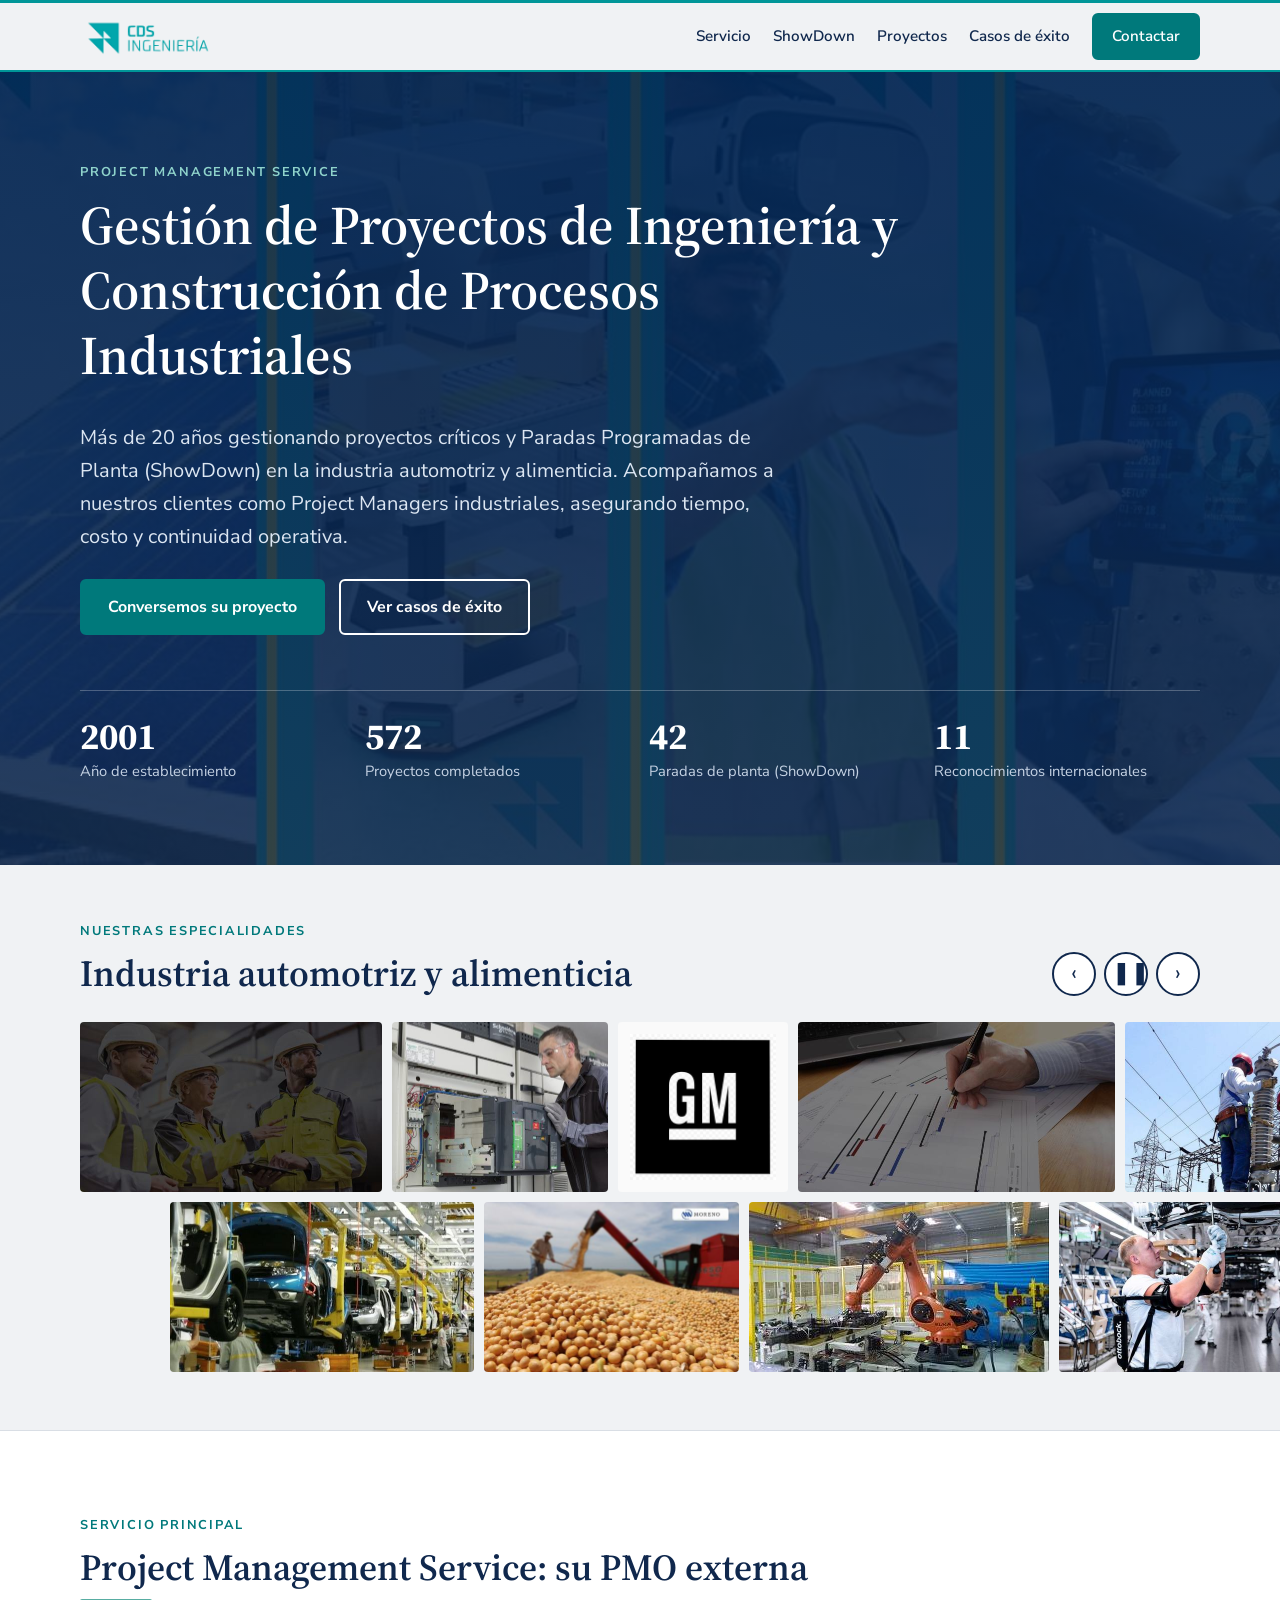
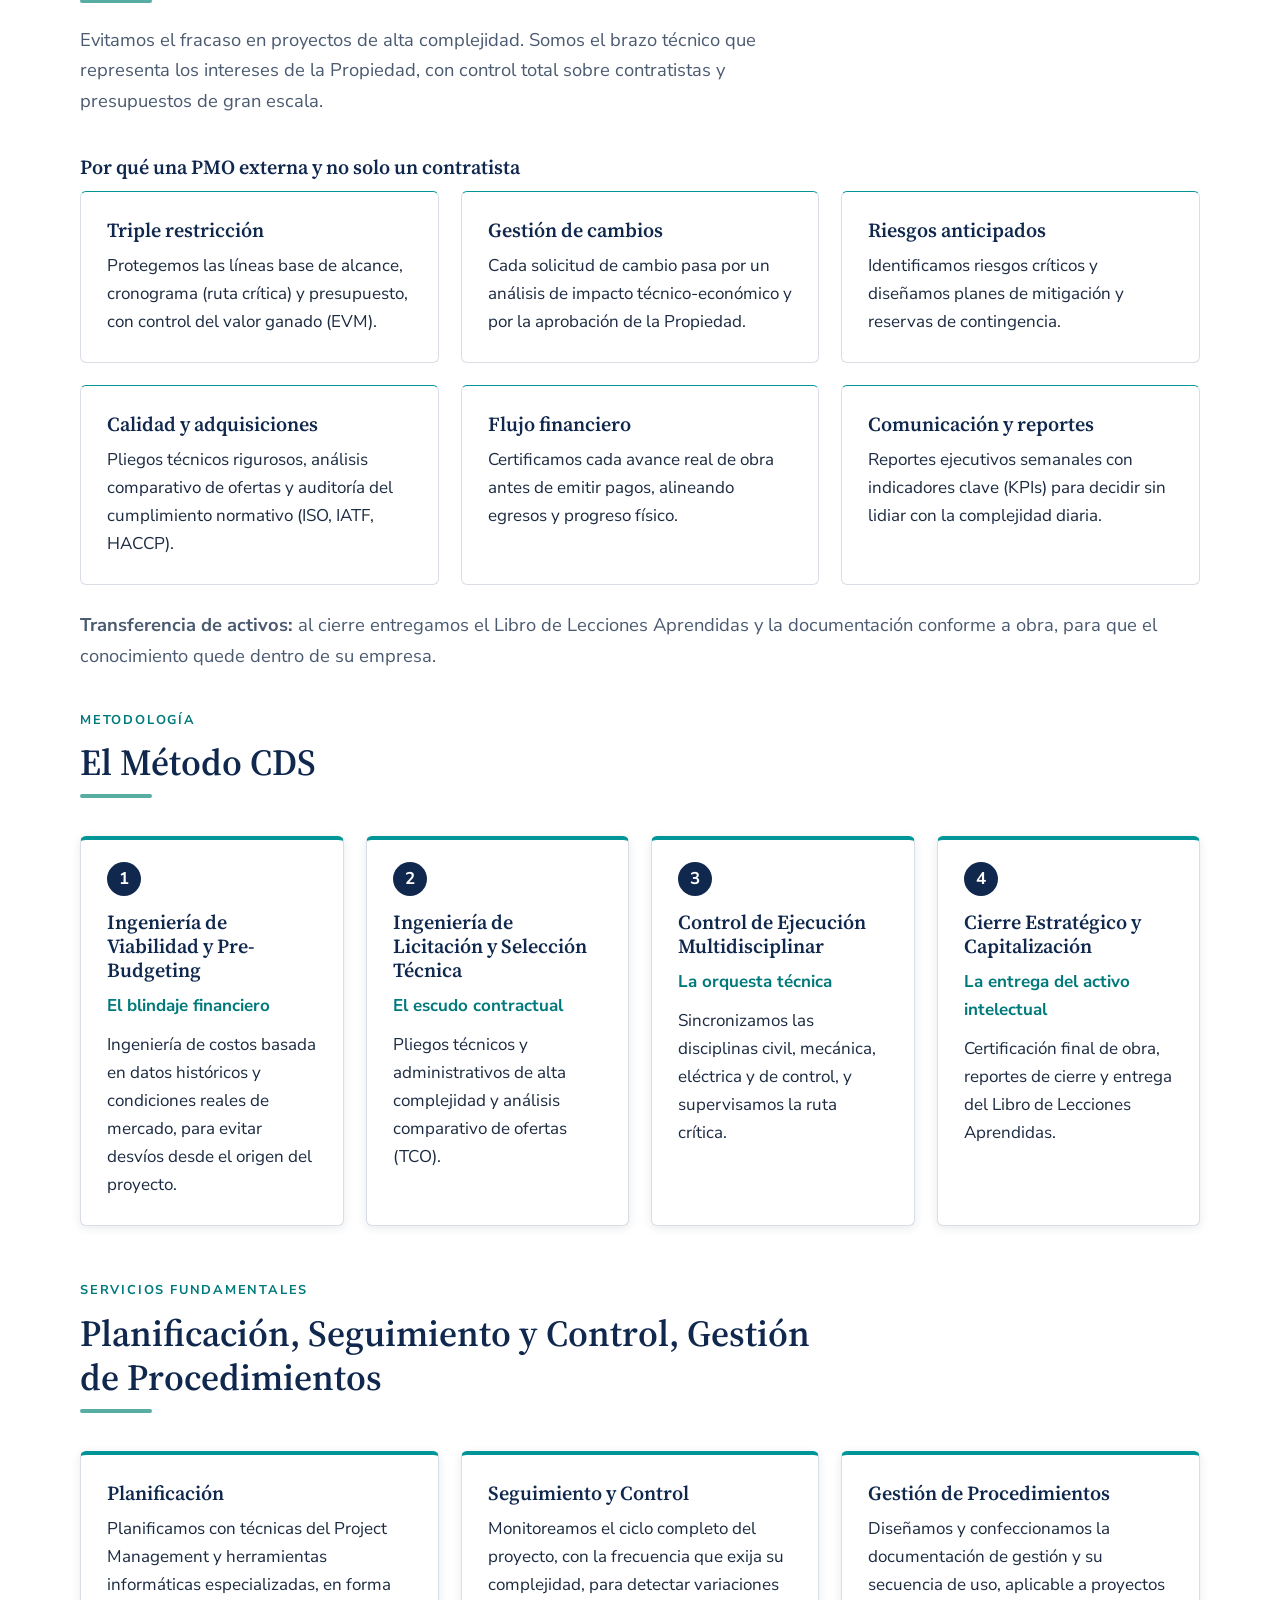
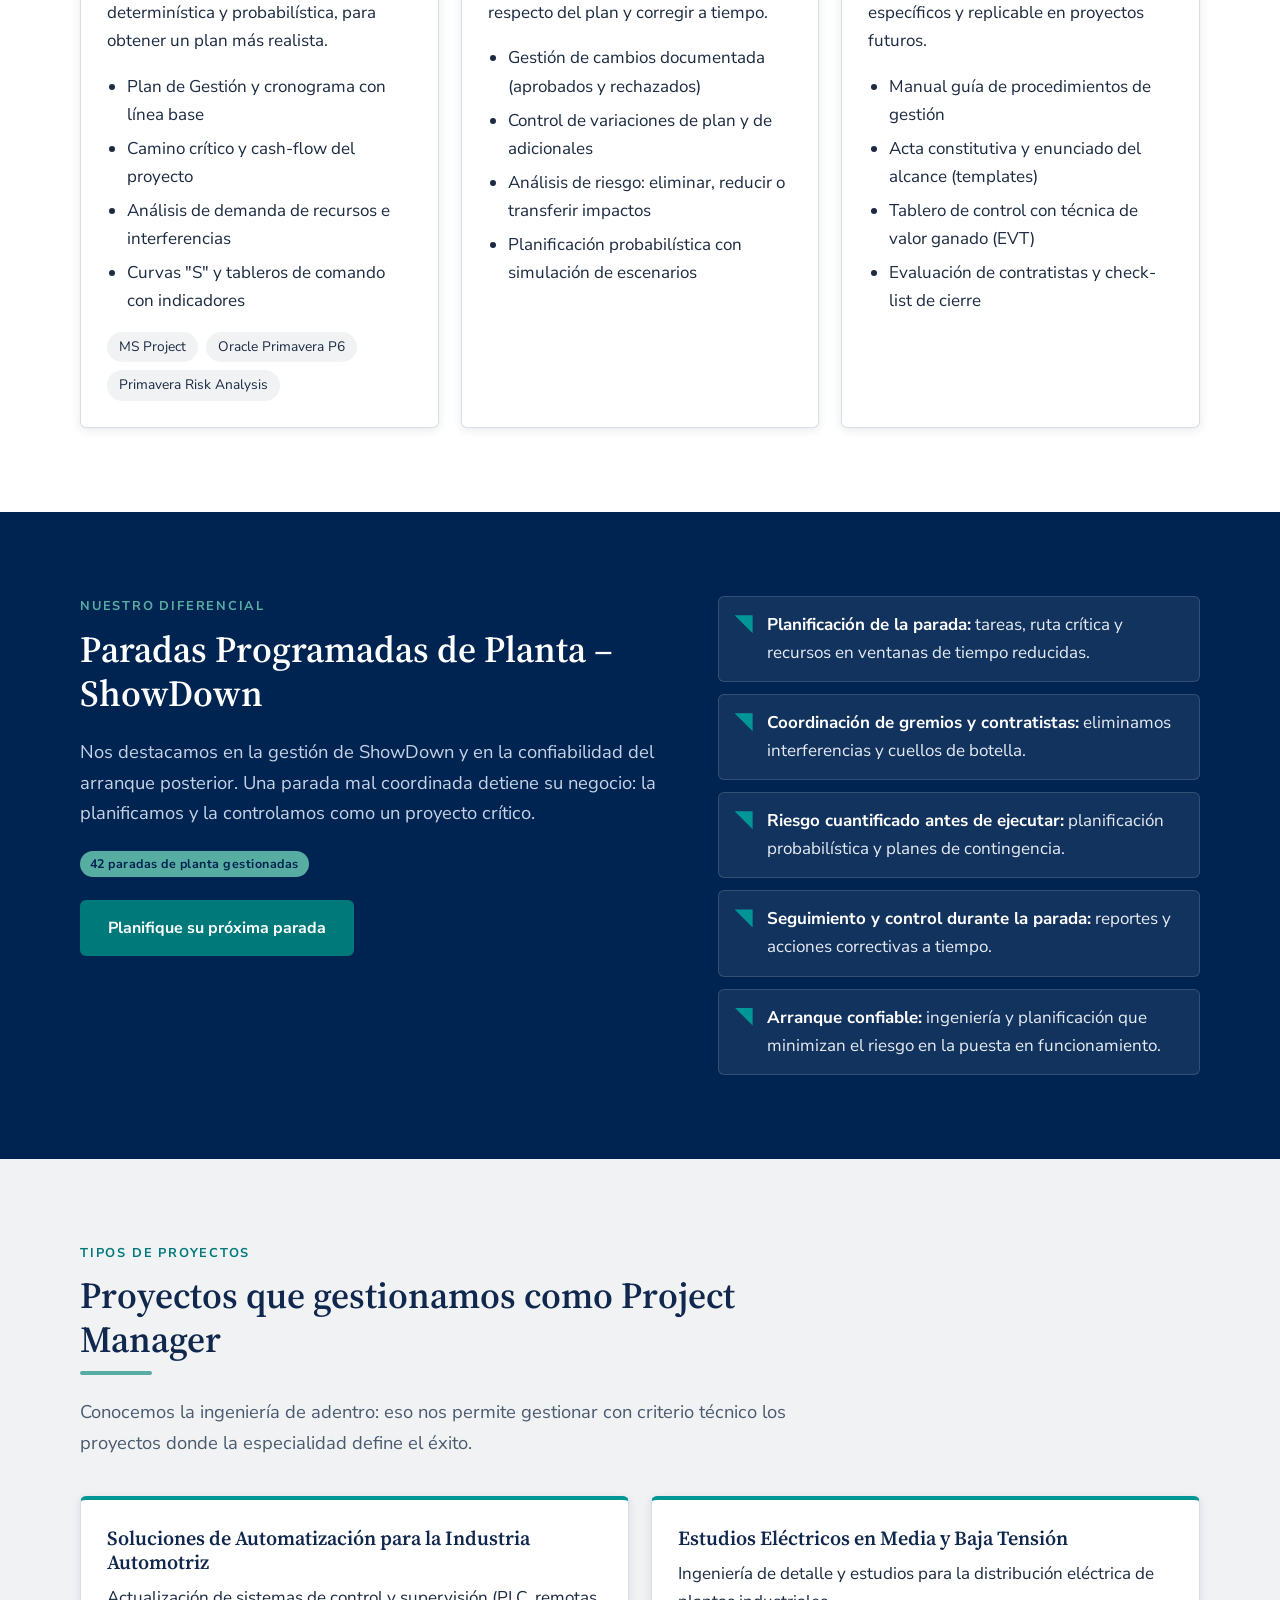
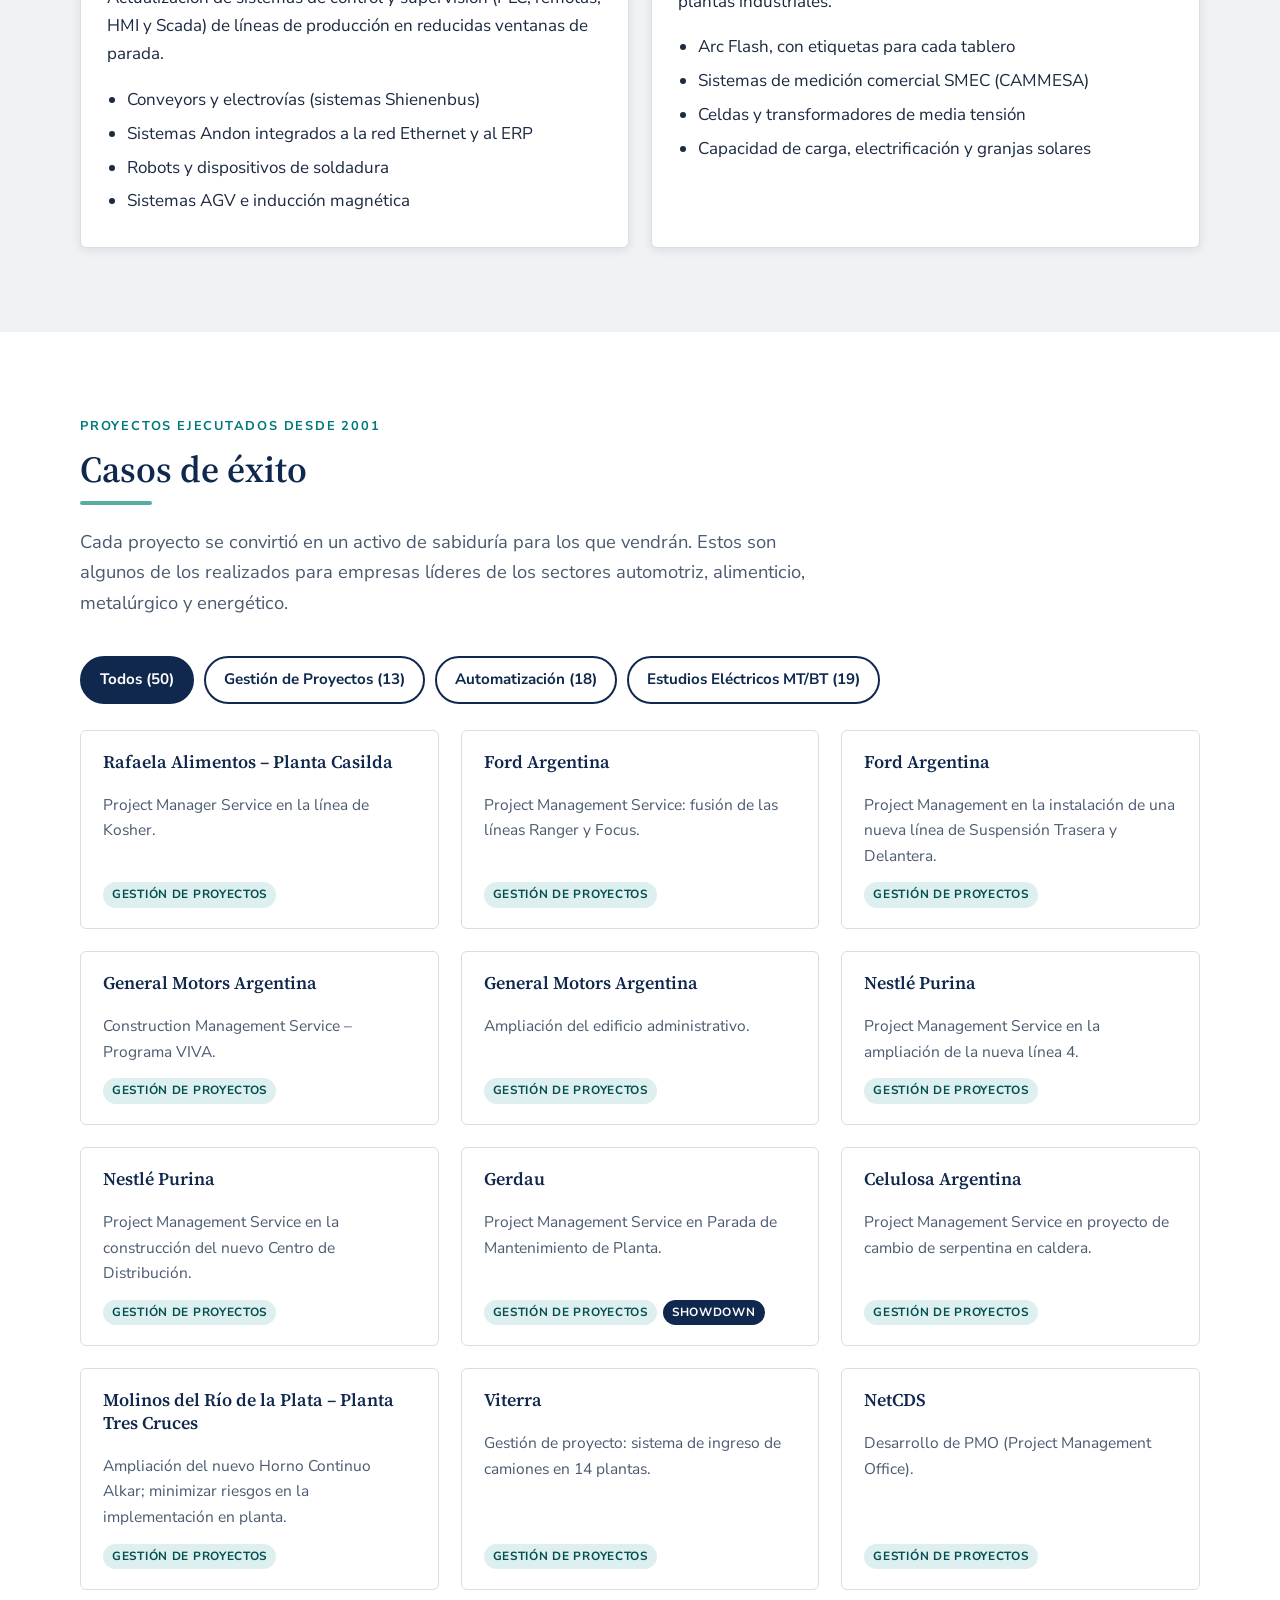
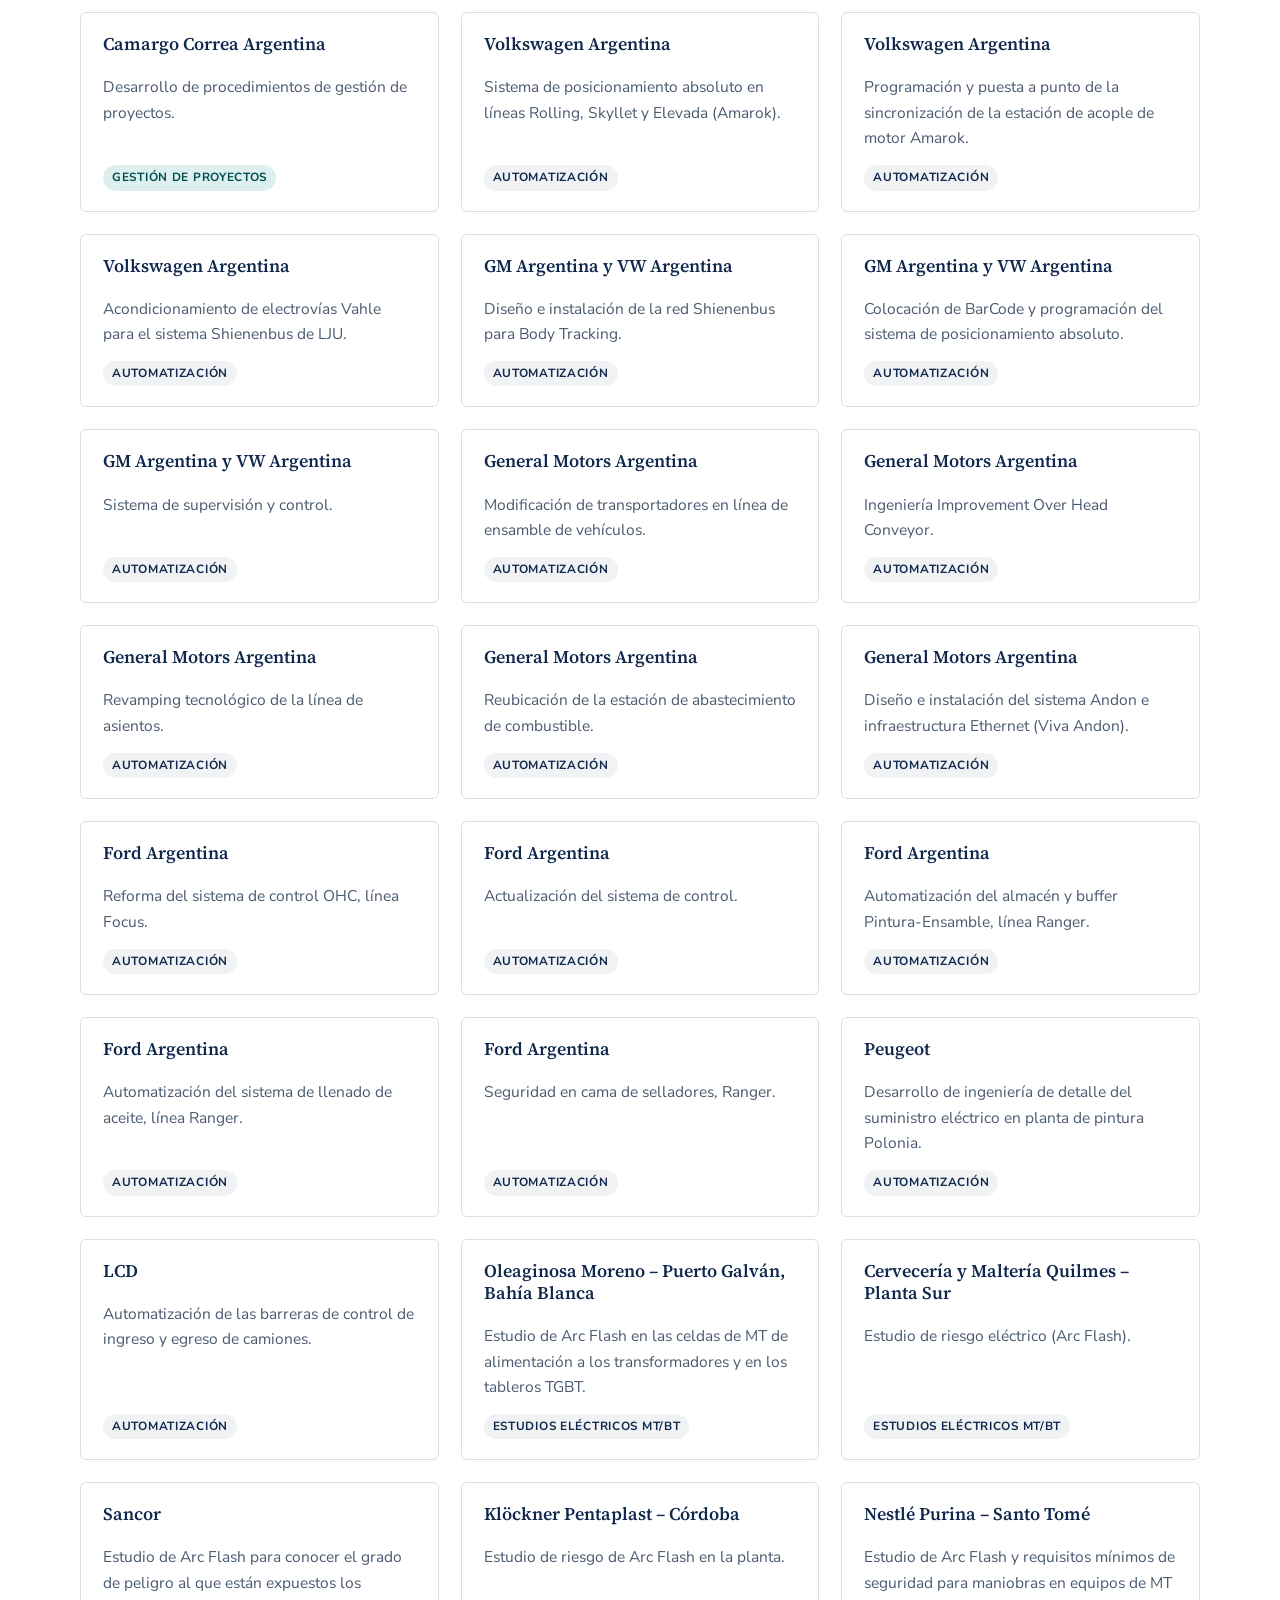
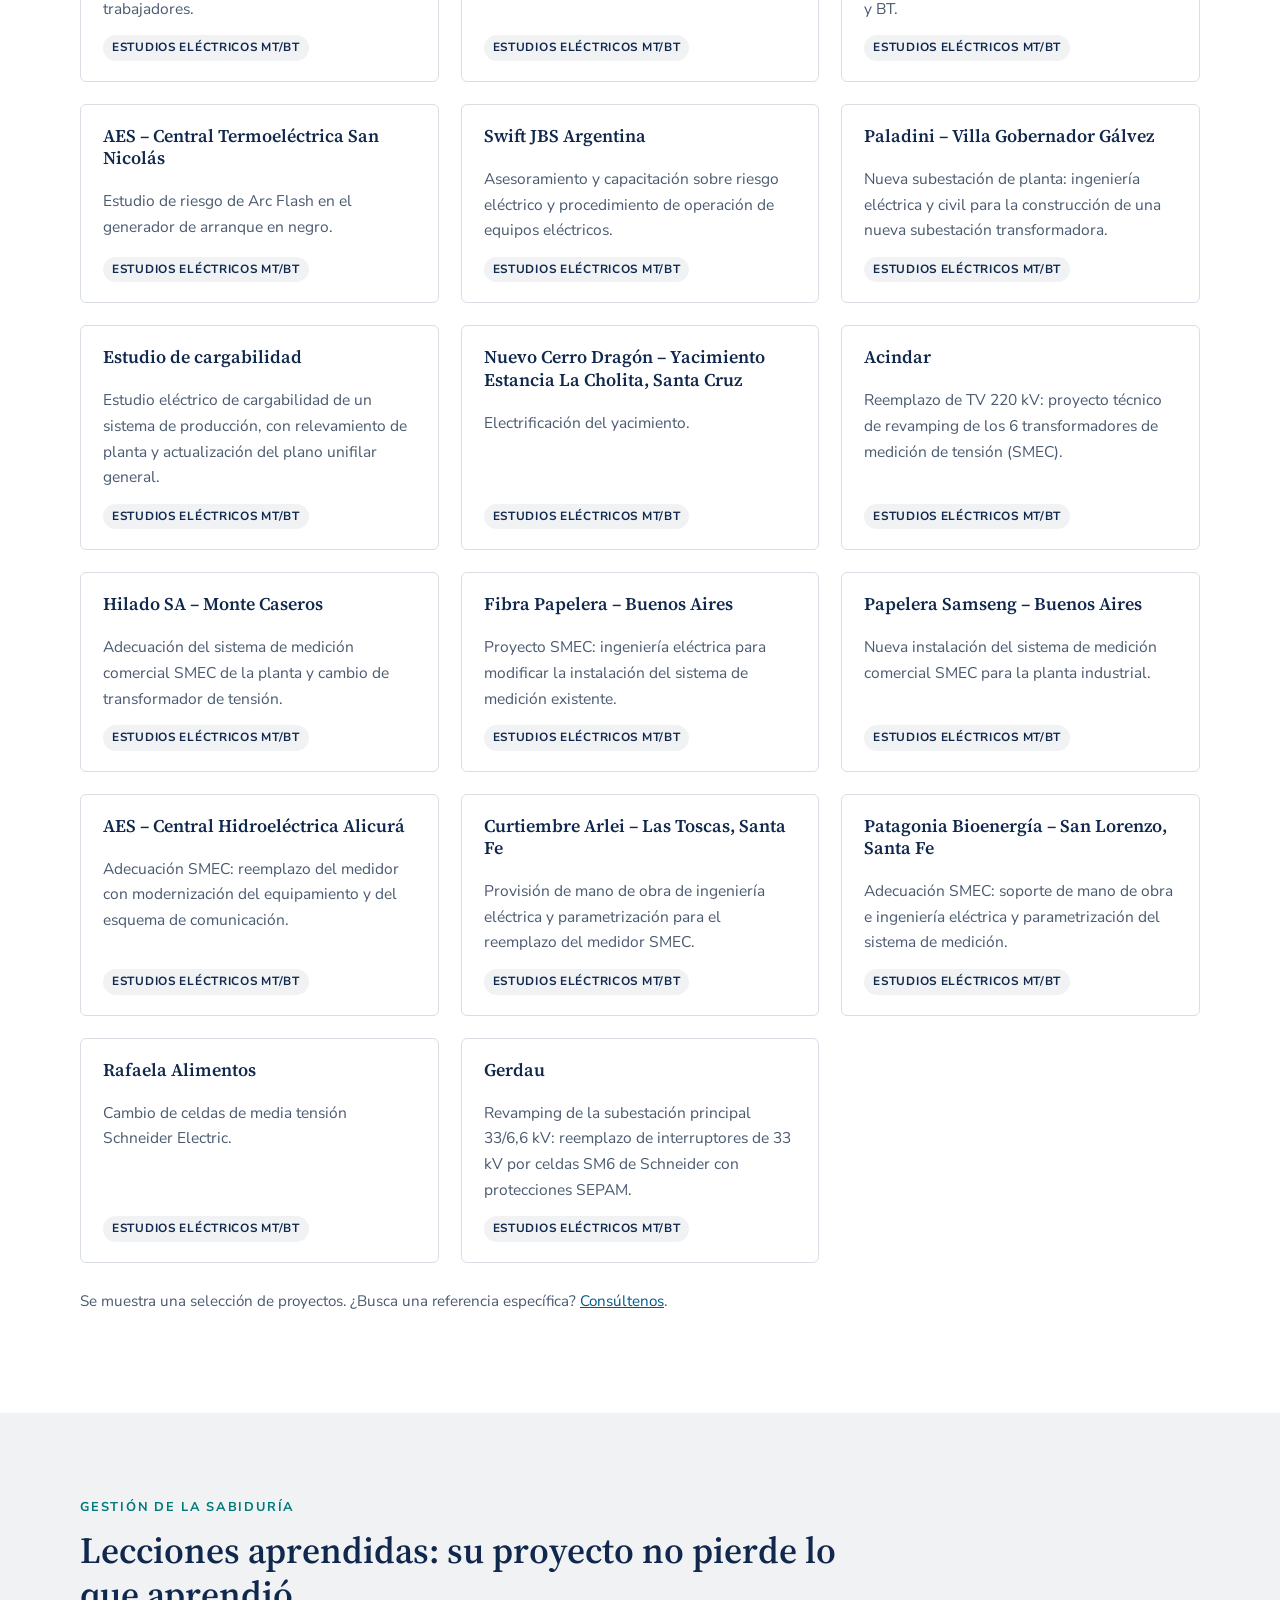
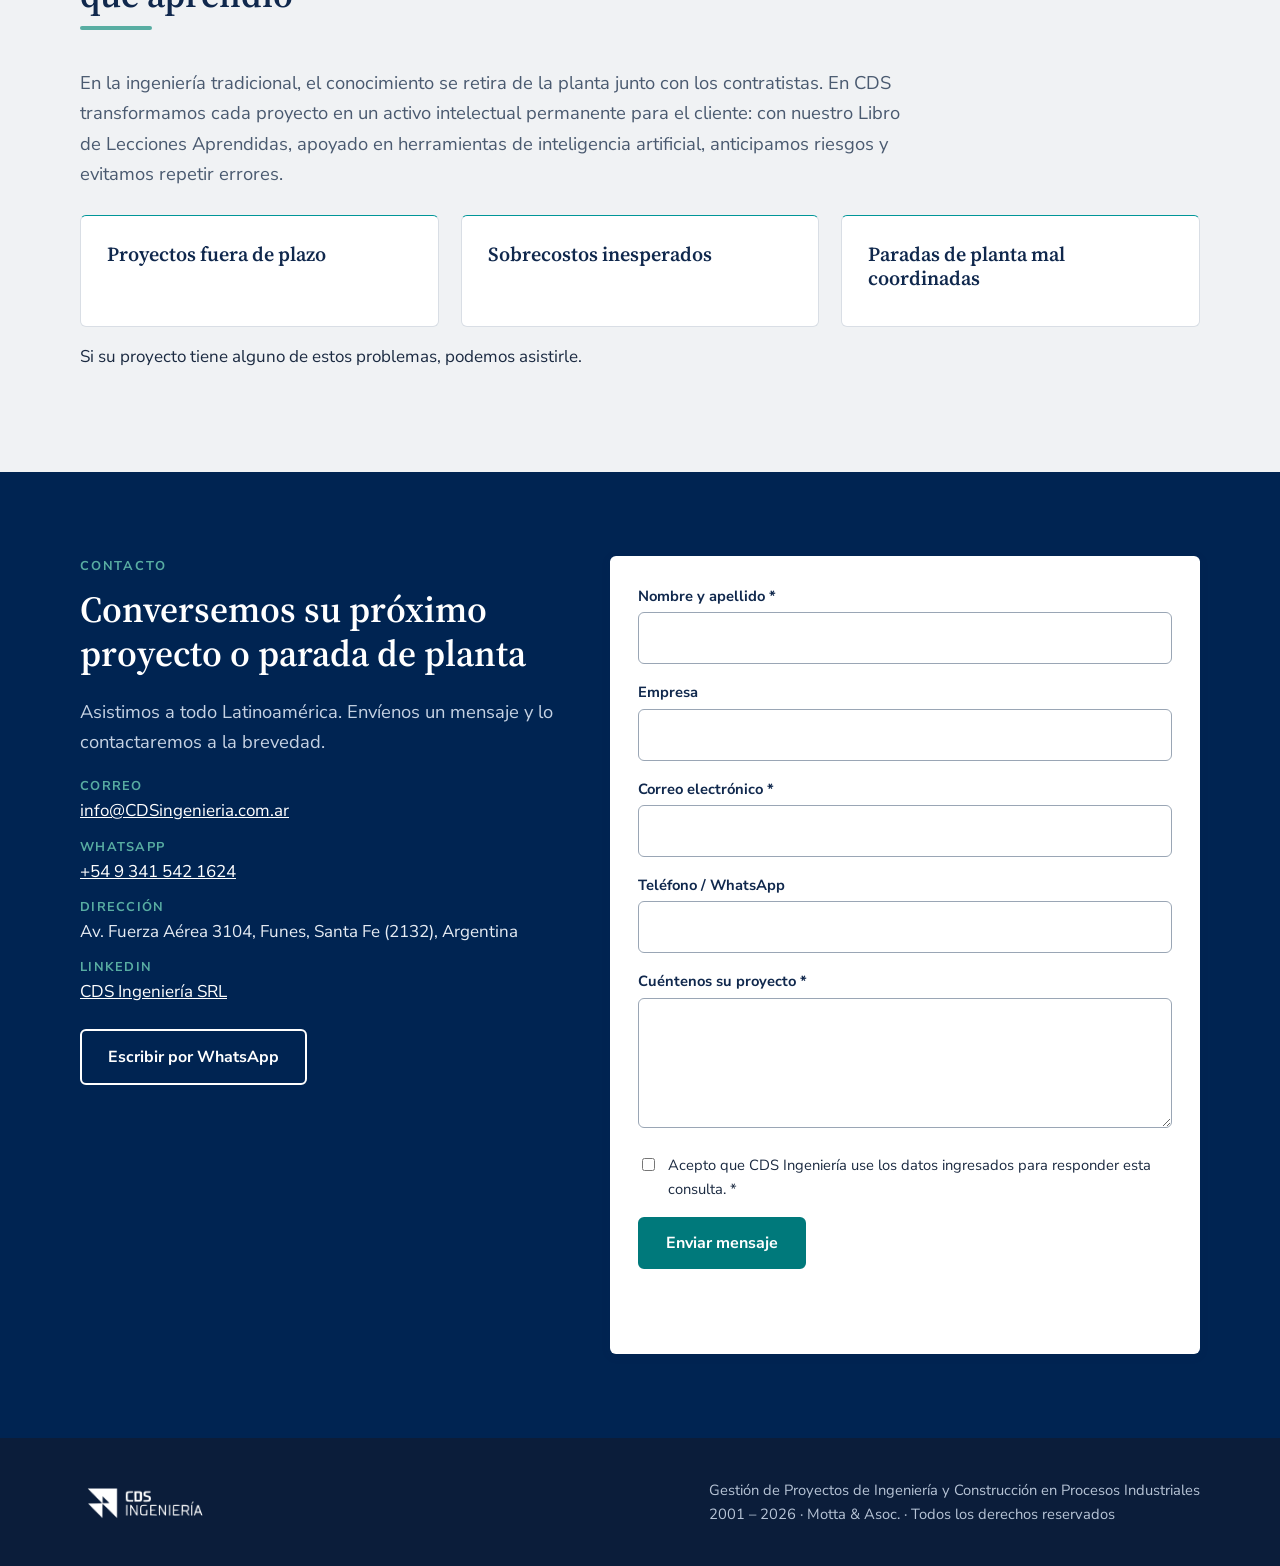
==== commit d38022dd: "Título del carrusel: Nuestras especialidades / Industria automotriz y alimenticia Co-Authored-By: Cl" ====
--- a/index.html
+++ b/index.html
@@ -64,8 +64,8 @@
 <section class="carrusel" id="clientes" aria-roledescription="carrusel" aria-label="Plantas industriales y empresas con las que trabajamos">
   <div class="contenedor carrusel__cabecera">
     <div>
-      <span class="sobretitulo">Industria automotriz y manufacturera</span>
-      <h2>Trabajamos donde la producción no puede parar</h2>
+      <span class="sobretitulo">Nuestras especialidades</span>
+      <h2>Industria automotriz y alimenticia</h2>
     </div>
     <div class="carrusel__controles">
       <button type="button" class="carrusel__btn" id="carAnterior" aria-label="Imagen anterior">&#8249;</button>
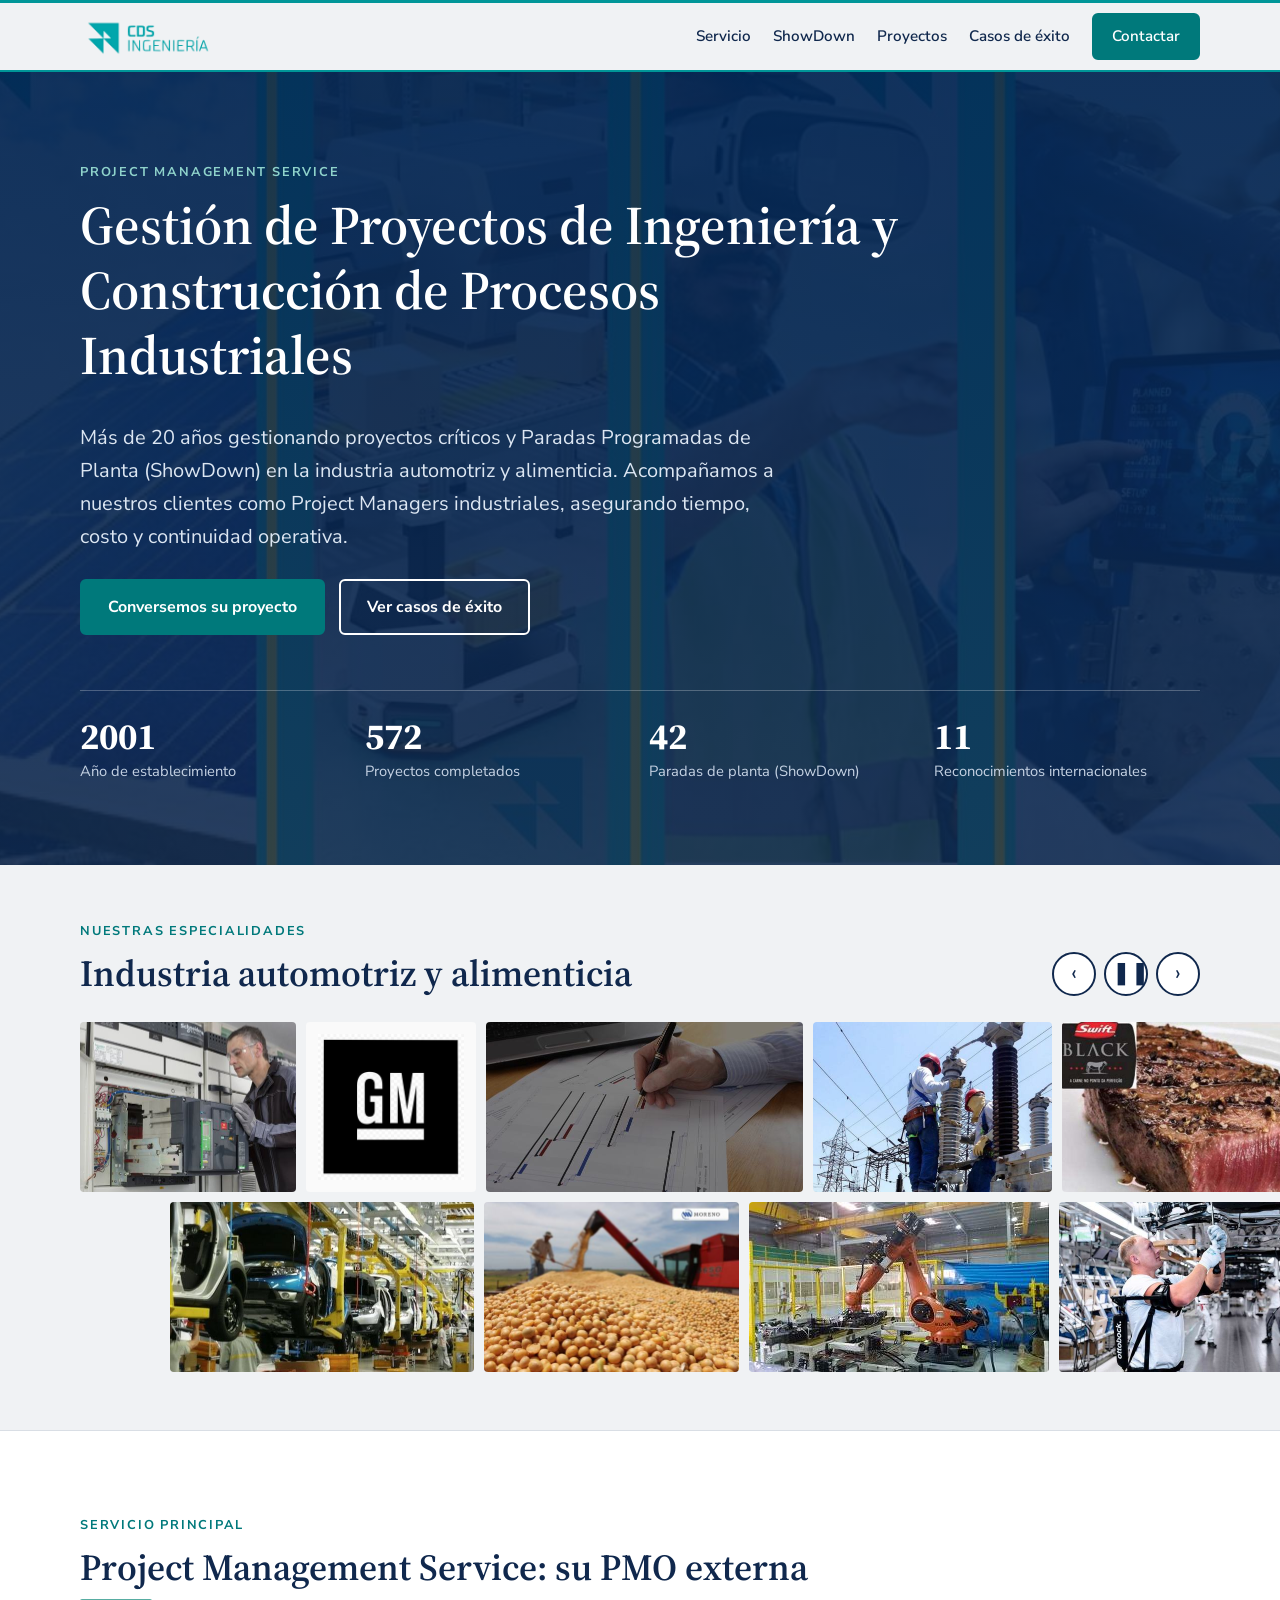
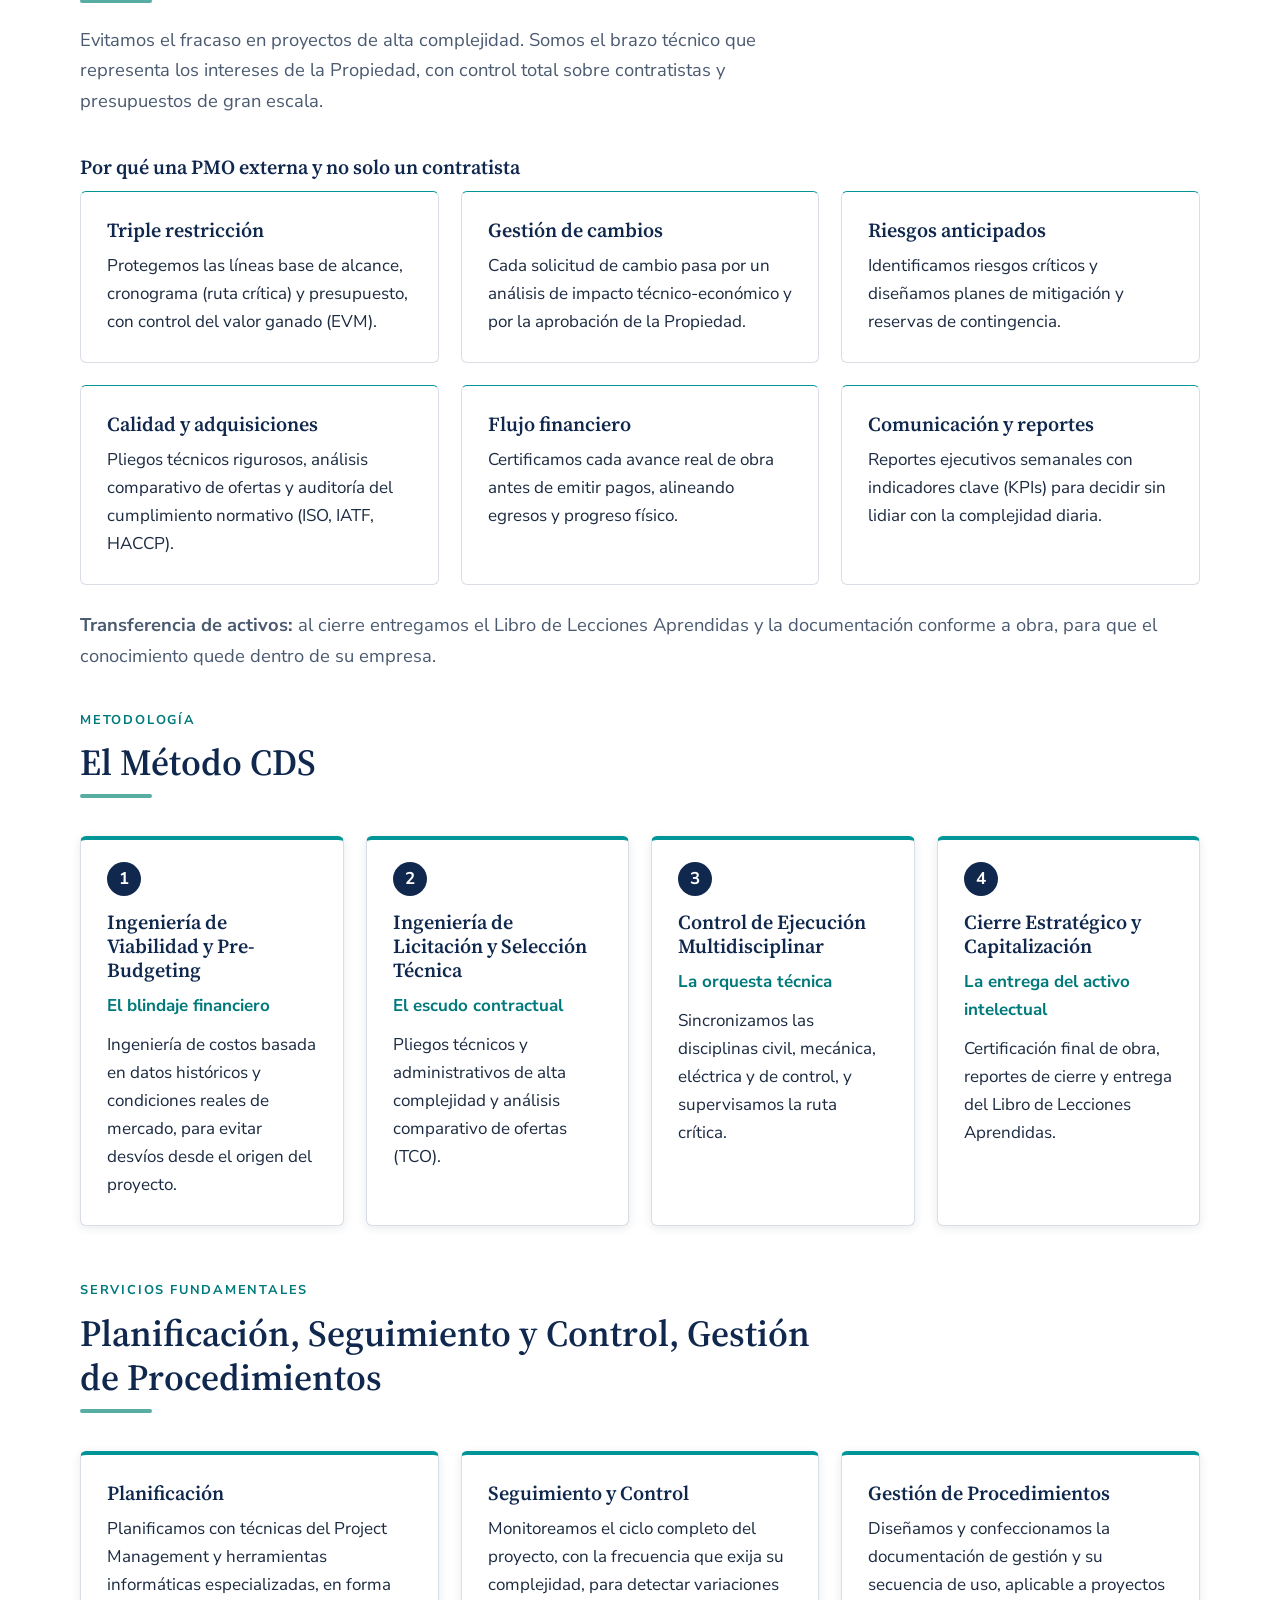
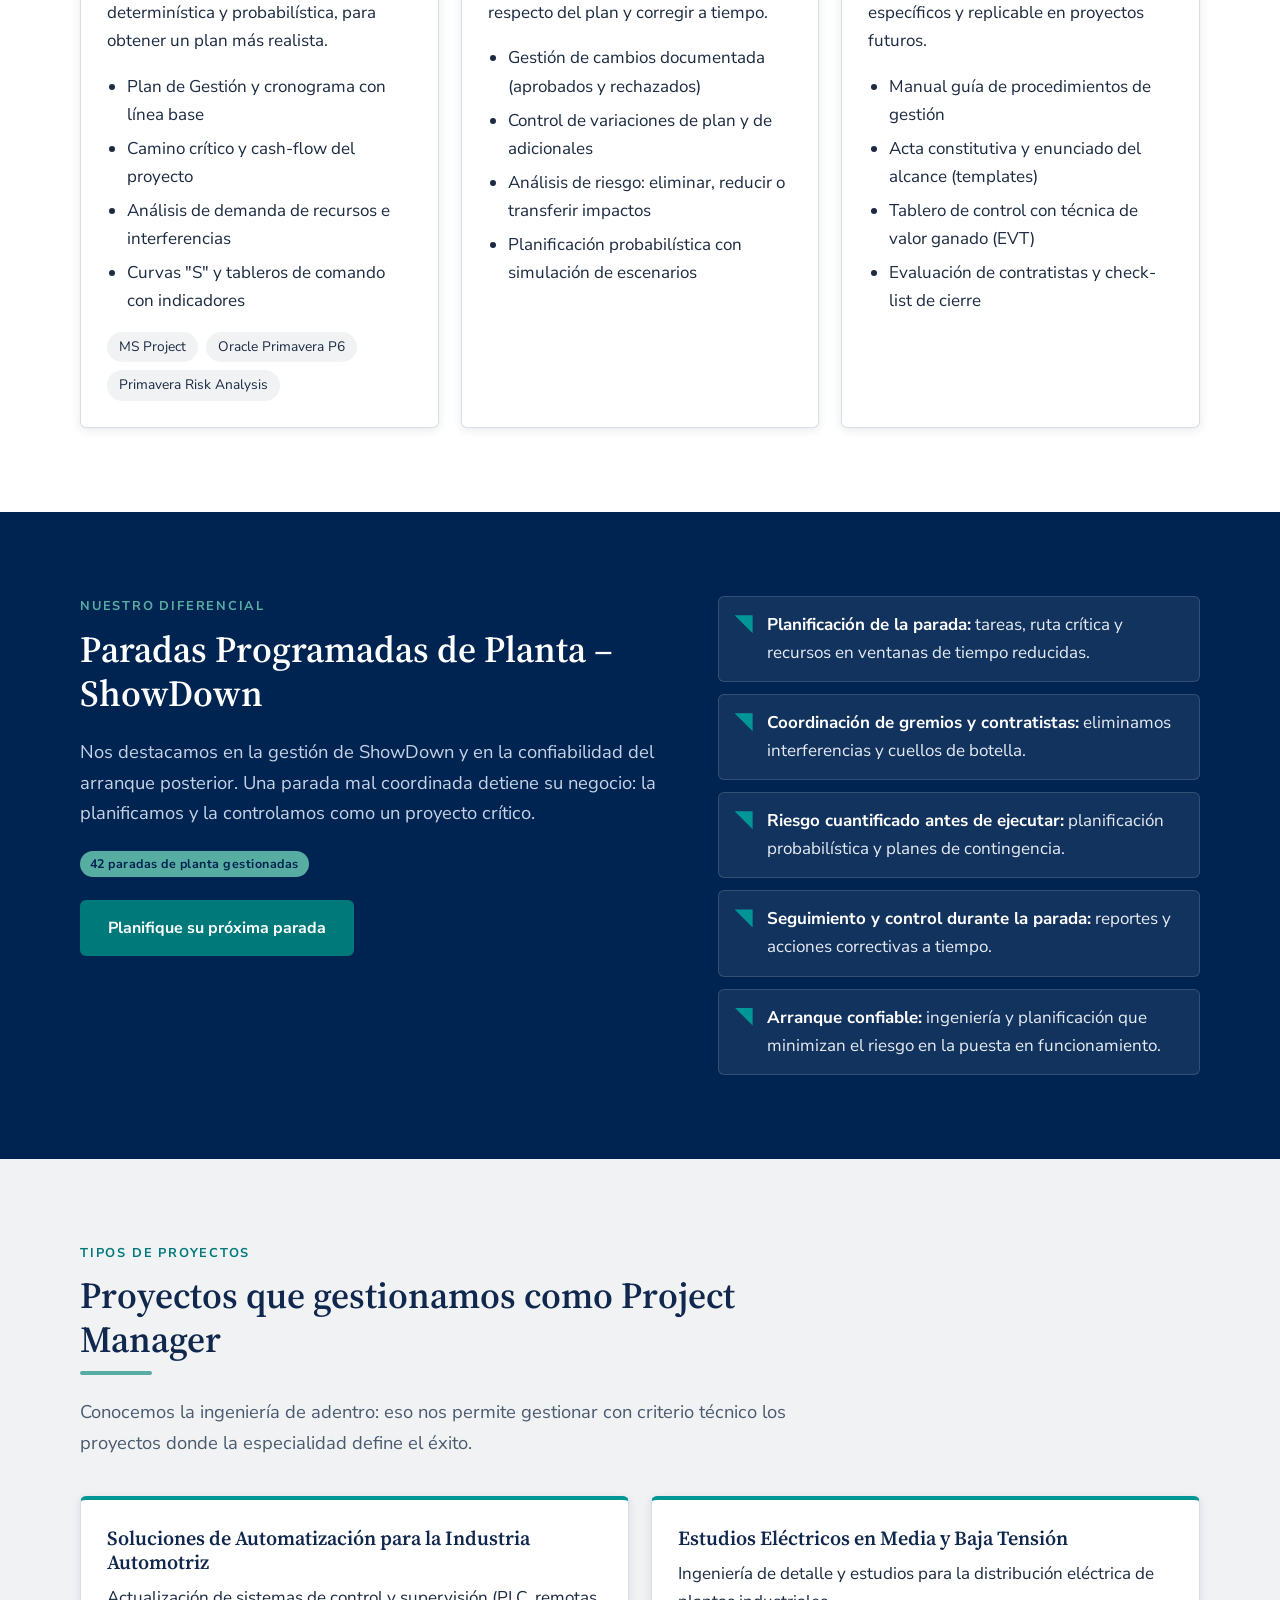
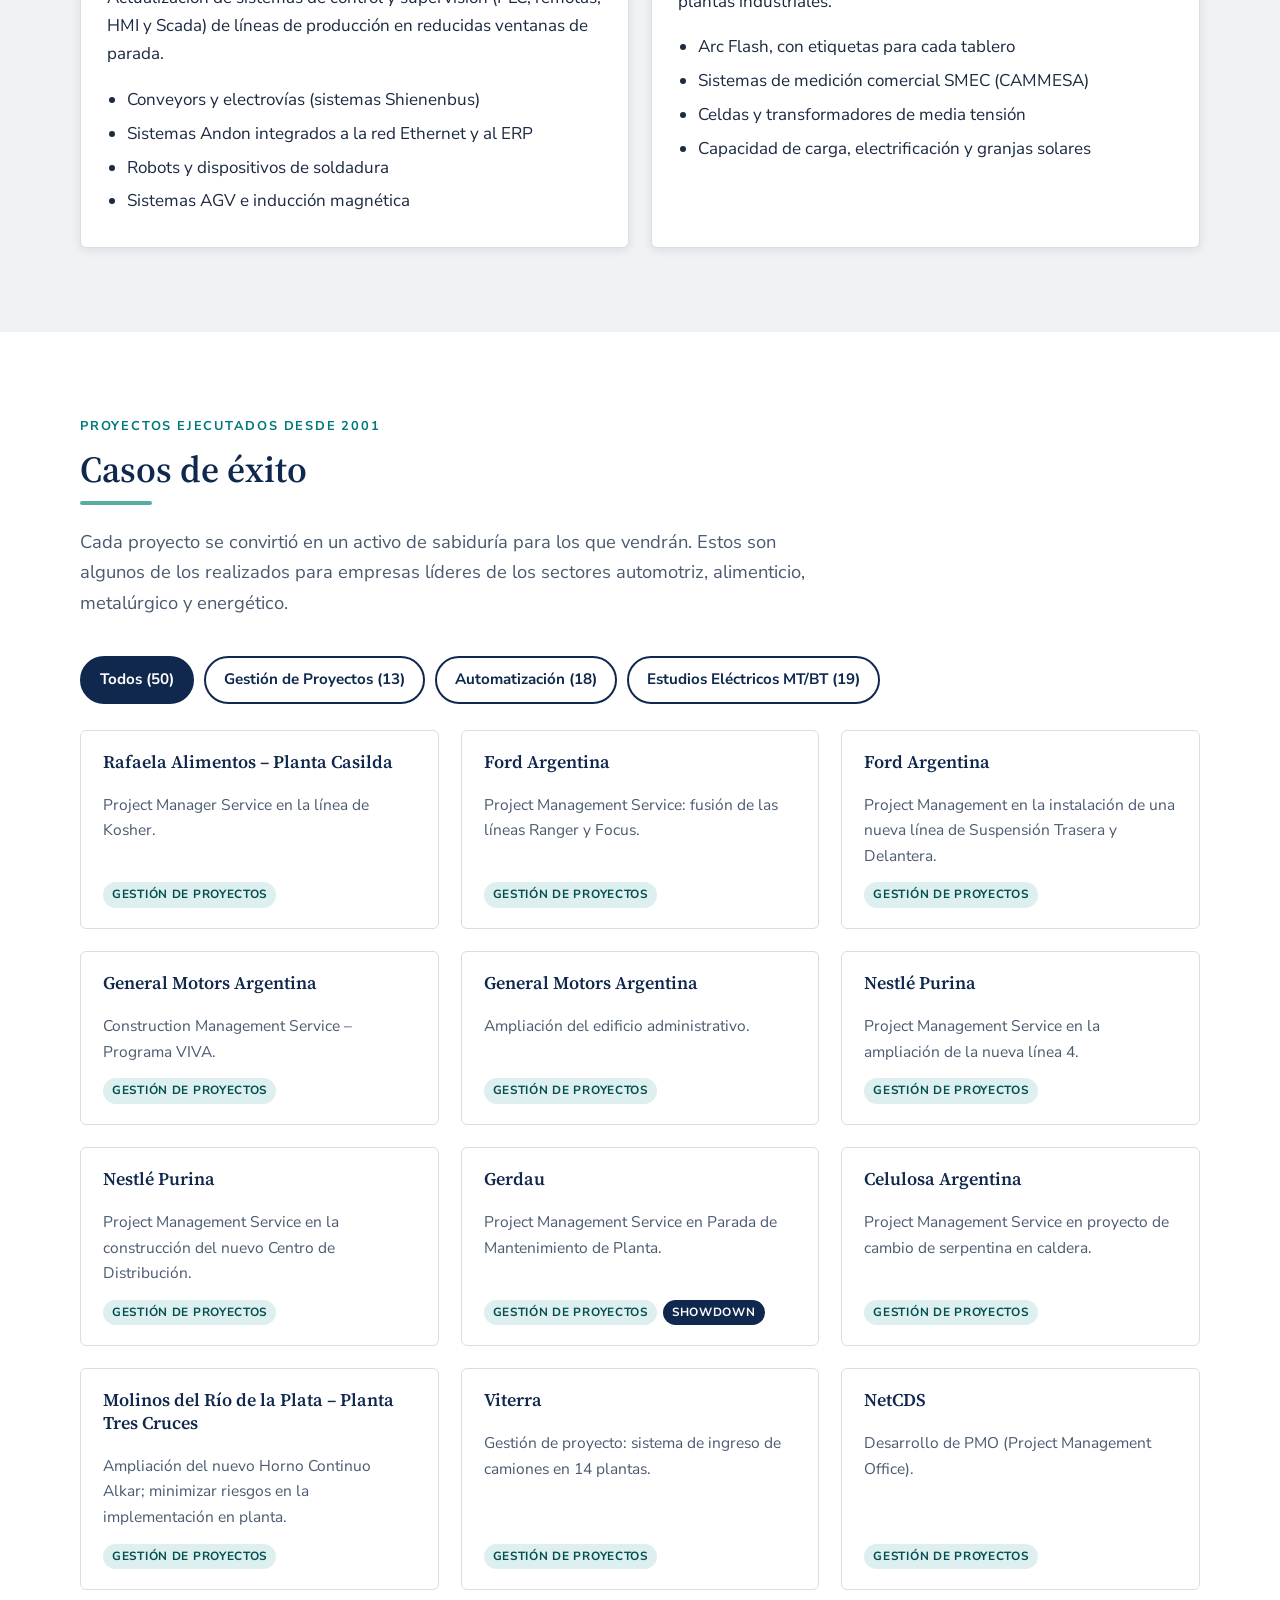
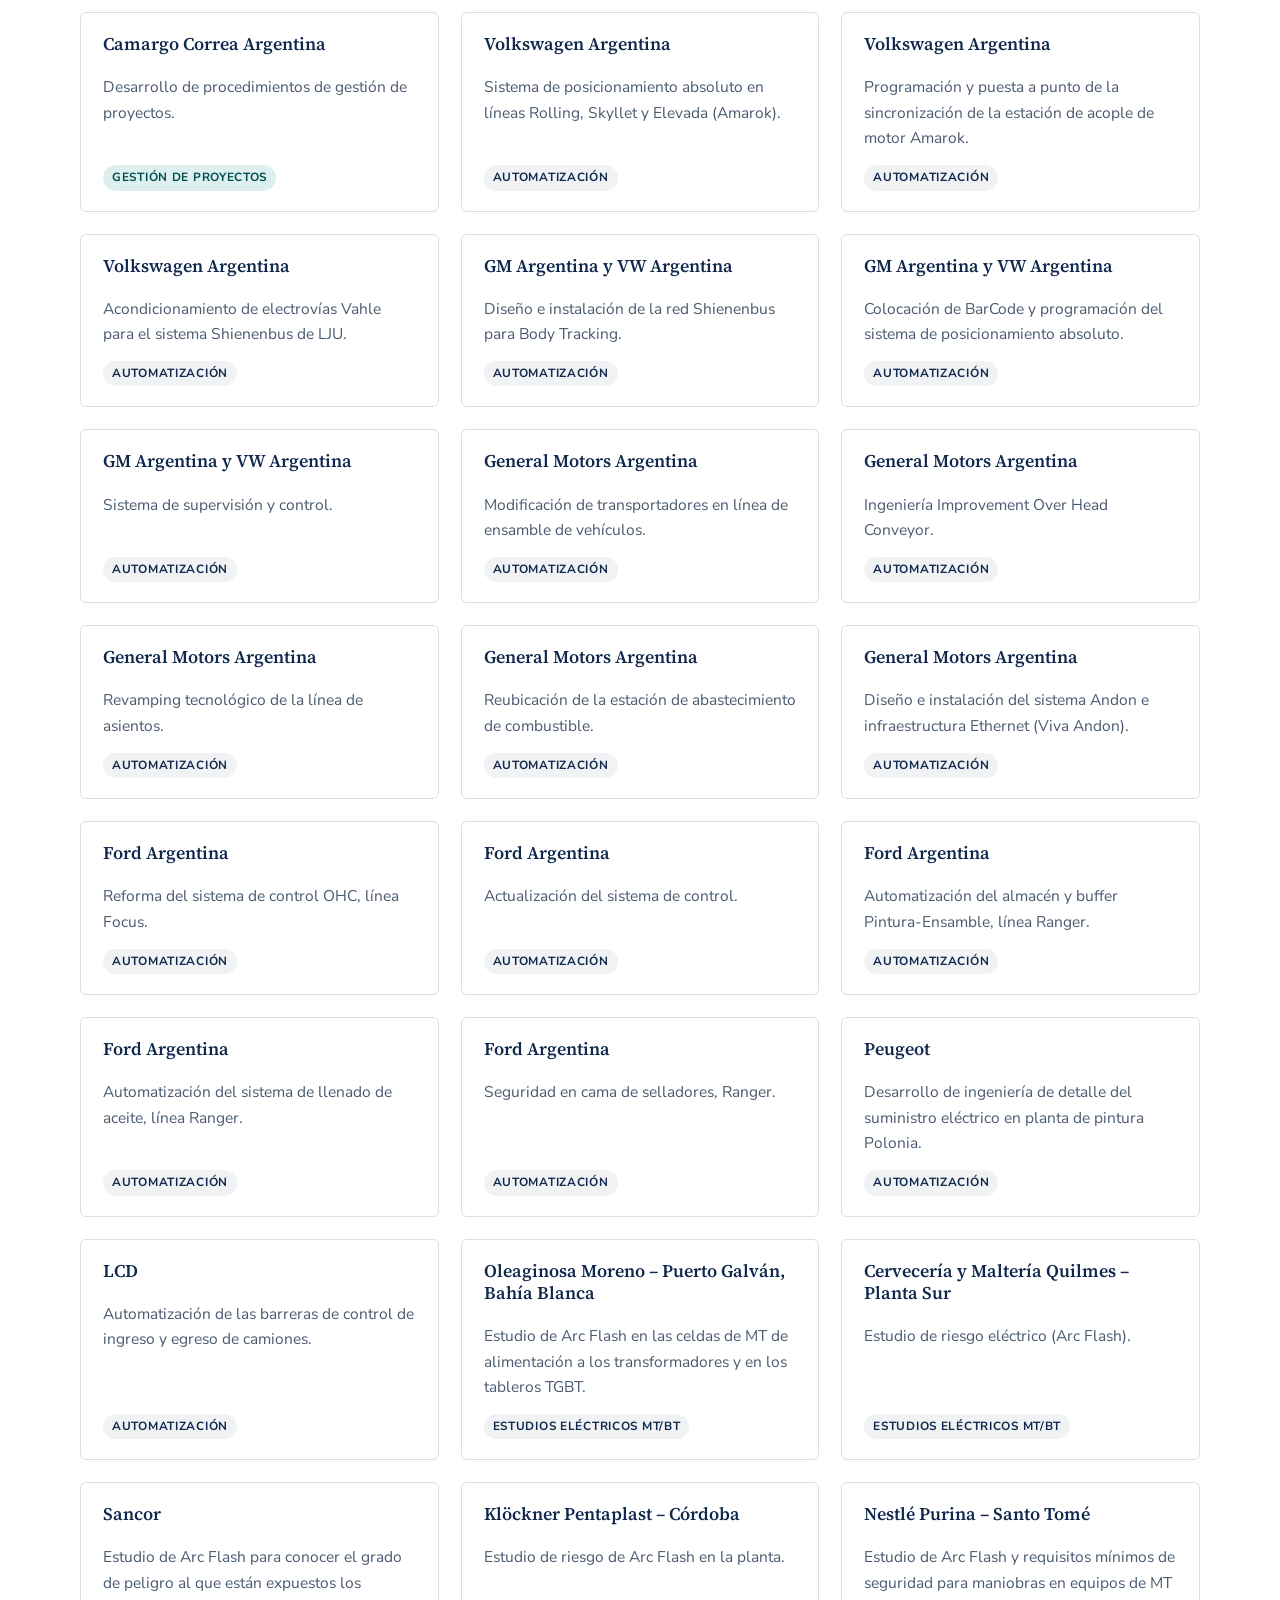
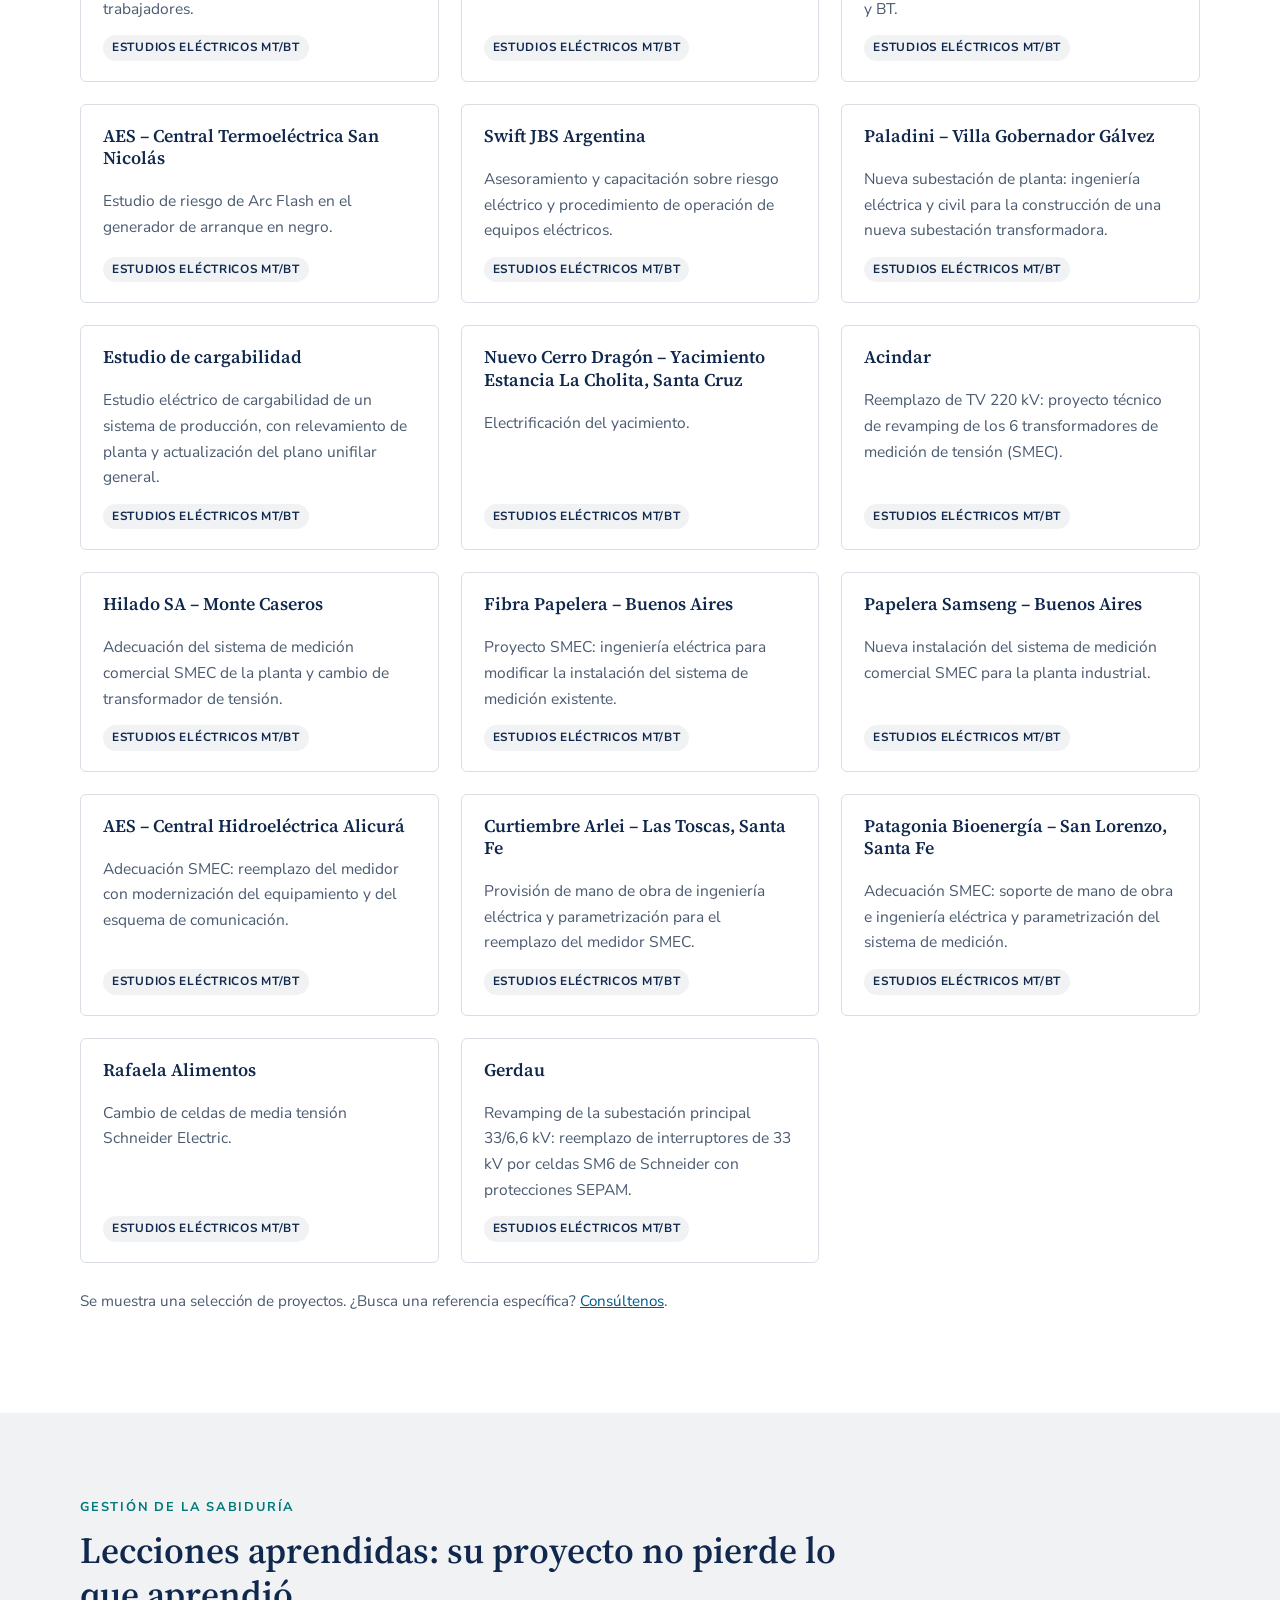
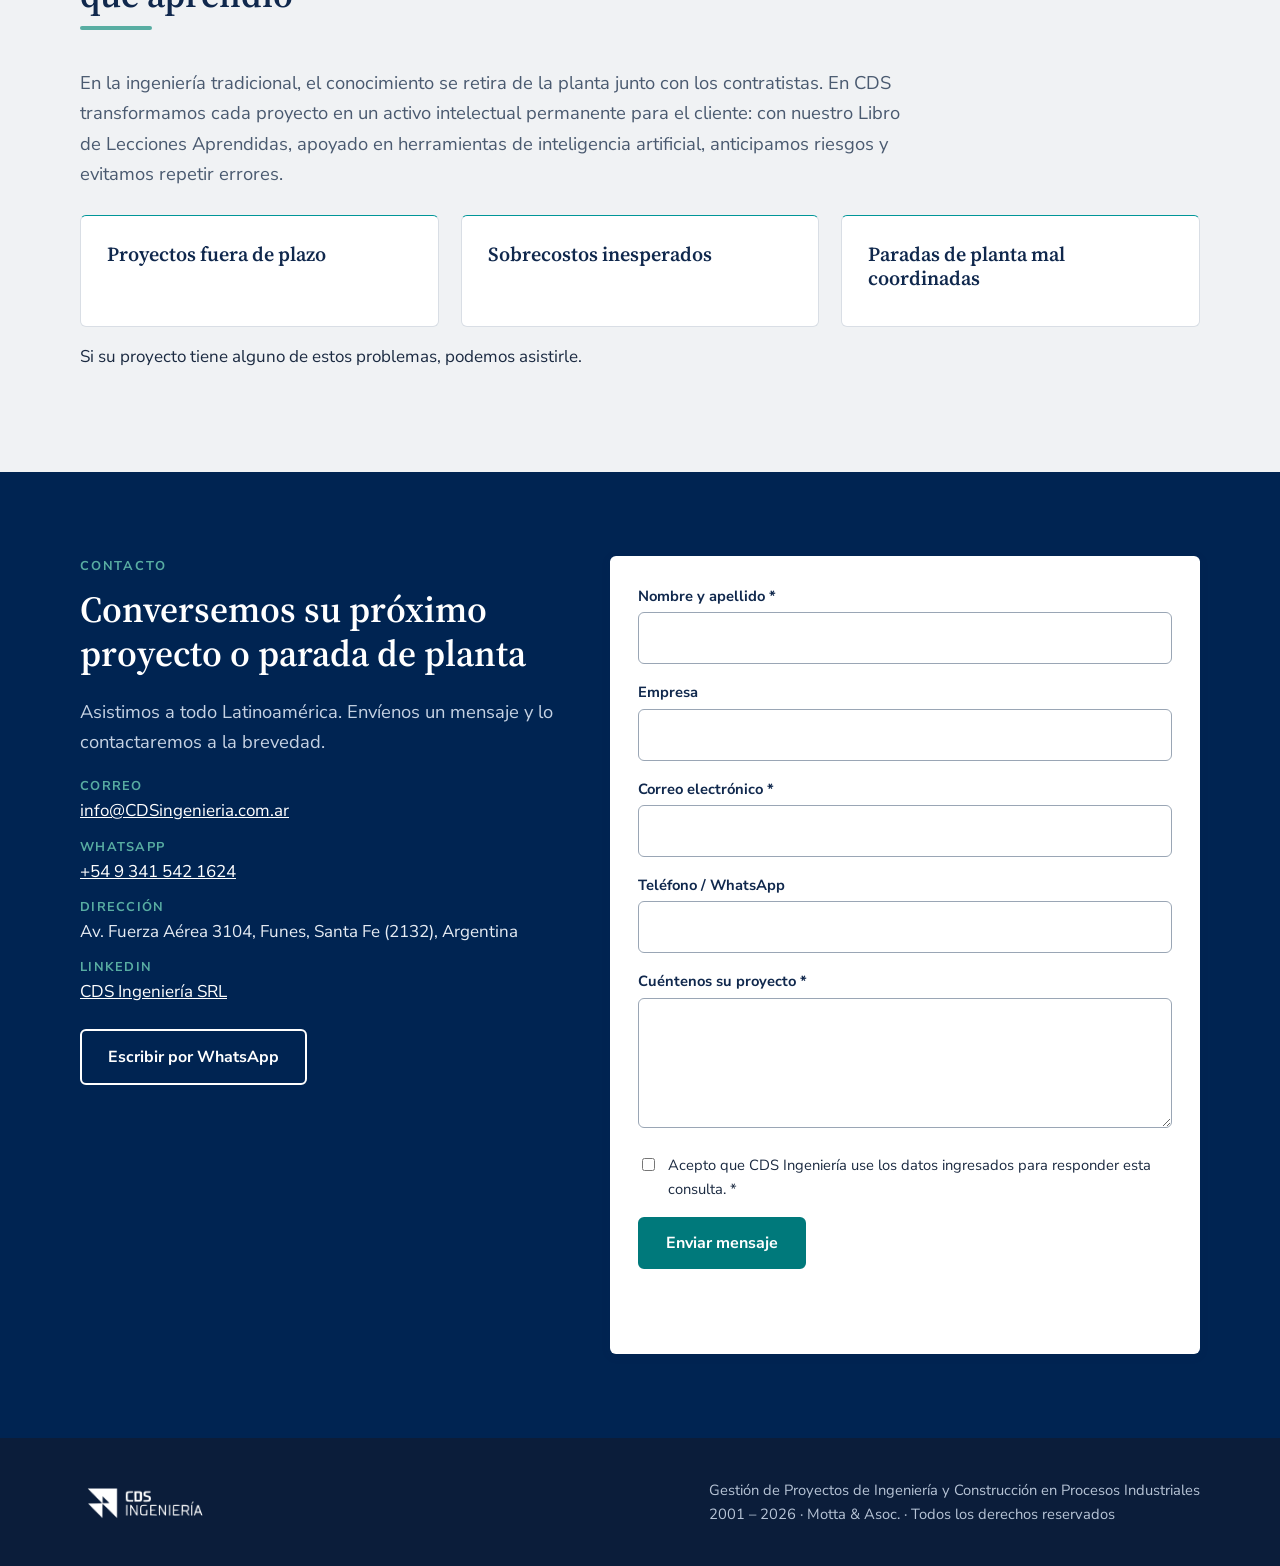
==== commit c04c5bc7: "Carrusel: quitar 6 imágenes (hilado algodón, gestión información, equipo ingenieros, celda ensamble " ====
--- a/index.html
+++ b/index.html
@@ -77,7 +77,6 @@
     <div class="carrusel__pista" id="carPista" tabindex="0" role="group" aria-label="Imágenes: desplácese con las flechas del teclado o con los botones">
     <div class="carrusel__filas">
       <ul class="carrusel__fila carrusel__fila--a">
-        <li class="carrusel__item" style="--r:1.777;"><img src="img/galeria/equipo-ingenieros.jpg" width="604" height="340" alt="Equipo de ingenieros con casco y chaleco conversando en una planta" loading="lazy" decoding="async"></li>
         <li class="carrusel__item" style="--r:1.272;"><img src="img/galeria/tablero-baja-tension.jpg" width="432" height="340" alt="Técnico trabajando en un tablero eléctrico con interruptor de baja tensión" loading="lazy" decoding="async"></li>
         <li class="carrusel__item carrusel__item--logo" style="--r:1.0; --bg:#fafafa;"><img src="img/galeria/logo-gm.jpg" width="300" height="300" alt="Logo de General Motors" loading="lazy" decoding="async"></li>
         <li class="carrusel__item" style="--r:1.862;"><img src="img/galeria/diagrama-gantt.jpg" width="633" height="340" alt="Mano trazando un diagrama de Gantt sobre un cronograma impreso" loading="lazy" decoding="async"></li>
@@ -91,7 +90,6 @@
         <li class="carrusel__item" style="--r:1.778;"><img src="img/galeria/celda-media-tension.jpg" width="604" height="340" alt="Maniobra manual sobre una celda de media tensión" loading="lazy" decoding="async"></li>
         <li class="carrusel__item" style="--r:1.455;"><img src="img/galeria/ingreso-camiones.jpg" width="495" height="340" alt="Camión ingresando a una planta por un control de acceso" loading="lazy" decoding="async"></li>
         <li class="carrusel__item" style="--r:1.509;"><img src="img/galeria/linea-tableros.jpg" width="513" height="340" alt="Operarios montando tableros de instrumentos en una línea de ensamble" loading="lazy" decoding="async"></li>
-        <li class="carrusel__item" style="--r:1.786;"><img src="img/galeria/realidad-virtual-ingenieria.jpg" width="300" height="168" alt="Profesional de ingeniería con realidad virtual frente a pantallas de supervisión" loading="lazy" decoding="async"></li>
         <li class="carrusel__item" style="--r:1.459;"><img src="img/galeria/ranger-fin-de-linea.jpg" width="496" height="340" alt="Camioneta pick-up y operarios al final de la línea de ensamble" loading="lazy" decoding="async"></li>
         <li class="carrusel__item carrusel__item--logo" style="--r:1.333; --bg:#ffffff;"><img src="img/galeria/logo-ford.jpg" width="224" height="168" alt="Logo de Ford" loading="lazy" decoding="async"></li>
         <li class="carrusel__item" style="--r:1.385;"><img src="img/galeria/alimento-mascotas-purina.jpg" width="471" height="340" alt="Alimento balanceado para mascotas de una planta de Purina" loading="lazy" decoding="async"></li>
@@ -123,7 +121,6 @@
         <li class="carrusel__item" style="--r:1.9;"><img src="img/galeria/tablero-andon.jpg" width="700" height="293" alt="Tablero Andon sobre una línea de ensamble" loading="lazy" decoding="async"></li>
         <li class="carrusel__item carrusel__item--logo" style="--r:1.778; --bg:#ffffff;"><img src="img/galeria/logo-molinos.jpg" width="533" height="300" alt="Logo de Molinos" loading="lazy" decoding="async"></li>
         <li class="carrusel__item" style="--r:1.329;"><img src="img/galeria/transformador.jpg" width="452" height="340" alt="Transformador con conexiones de media tensión" loading="lazy" decoding="async"></li>
-        <li class="carrusel__item" style="--r:1.742;"><img src="img/galeria/hilados-textil.jpg" width="592" height="340" alt="Hilos de colores en una máquina textil" loading="lazy" decoding="async"></li>
         <li class="carrusel__item" style="--r:1.305;"><img src="img/galeria/arc-flash-tableros.jpg" width="444" height="340" alt="Técnico con equipo de protección frente a tableros eléctricos" loading="lazy" decoding="async"></li>
         <li class="carrusel__item" style="--r:1.302;"><img src="img/galeria/sala-supervision.jpg" width="443" height="340" alt="Sala de supervisión con múltiples pantallas" loading="lazy" decoding="async"></li>
         <li class="carrusel__item" style="--r:1.329;"><img src="img/galeria/modulo-shienenbus.jpg" width="218" height="164" alt="Módulo del sistema Shienenbus montado sobre electrovía" loading="lazy" decoding="async"></li>
@@ -131,14 +128,12 @@
         <li class="carrusel__item carrusel__item--logo" style="--r:2.0; --bg:#ffffff;"><img src="img/galeria/logo-nestle.jpg" width="700" height="232" alt="Logo de Nestlé" loading="lazy" decoding="async"></li>
         <li class="carrusel__item" style="--r:1.401;"><img src="img/galeria/corte-acero-chispas.jpg" width="476" height="340" alt="Corte con chispas sobre una chapa de acero" loading="lazy" decoding="async"></li>
         <li class="carrusel__item" style="--r:1.45;"><img src="img/galeria/tablero-plc.jpg" width="493" height="340" alt="Técnico cableando un tablero de automatización con PLC" loading="lazy" decoding="async"></li>
-        <li class="carrusel__item" style="--r:1.8;"><img src="img/galeria/gestion-informacion.jpg" width="612" height="340" alt="Esquema ilustrado de gestión de la información y la calidad" loading="lazy" decoding="async"></li>
         <li class="carrusel__item" style="--r:1.775;"><img src="img/galeria/carroceria-exoesqueleto.jpg" width="603" height="340" alt="Carrocería en línea con operarios, uno de ellos con exoesqueleto" loading="lazy" decoding="async"></li>
         <li class="carrusel__item" style="--r:1.451;"><img src="img/galeria/lector-codigo-barras.jpg" width="493" height="340" alt="Lector de código de barras de un sistema de posicionamiento absoluto" loading="lazy" decoding="async"></li>
         <li class="carrusel__item" style="--r:1.449;"><img src="img/galeria/linea-asientos.jpg" width="493" height="340" alt="Operarios en una línea de ensamble de asientos" loading="lazy" decoding="async"></li>
         <li class="carrusel__item carrusel__item--logo" style="--r:1.776; --bg:#ffffff;"><img src="img/galeria/logo-cargill.jpg" width="380" height="214" alt="Logo de Cargill" loading="lazy" decoding="async"></li>
         <li class="carrusel__item" style="--r:1.101;"><img src="img/galeria/procesamiento-carne.jpg" width="374" height="340" alt="Carne vacuna colgada en una línea de procesamiento" loading="lazy" decoding="async"></li>
         <li class="carrusel__item" style="--r:1.504;"><img src="img/galeria/centro-distribucion.jpg" width="400" height="266" alt="Centro de distribución con andenes de carga" loading="lazy" decoding="async"></li>
-        <li class="carrusel__item" style="--r:1.405;"><img src="img/galeria/hilado-algodon.jpg" width="478" height="340" alt="Cabos de algodón enrollados en una planta textil" loading="lazy" decoding="async"></li>
         <li class="carrusel__item" style="--r:1.285;"><img src="img/galeria/tableros-de-control.jpg" width="437" height="340" alt="Pantallas, tablet y celular con tableros de control" loading="lazy" decoding="async"></li>
         <li class="carrusel__item" style="--r:1.748;"><img src="img/galeria/barrera-ingreso-camiones.jpg" width="594" height="340" alt="Camión frente a una barrera de control de ingreso" loading="lazy" decoding="async"></li>
         <li class="carrusel__item" style="--r:1.785;"><img src="img/galeria/operario-exoesqueleto-inferior.jpg" width="607" height="340" alt="Operario con exoesqueleto trabajando bajo un vehículo" loading="lazy" decoding="async"></li>
@@ -150,7 +145,6 @@
         <li class="carrusel__item" style="--r:0.857;"><img src="img/galeria/celda-ensamble-planta.jpg" width="291" height="340" alt="Celda de ensamble en una planta industrial" loading="lazy" decoding="async"></li>
         <li class="carrusel__item" style="--r:0.994;"><img src="img/galeria/vehiculos-fin-de-linea.jpg" width="338" height="340" alt="Operarios junto a una fila de vehículos recién ensamblados" loading="lazy" decoding="async"></li>
         <li class="carrusel__item carrusel__item--logo" style="--r:1.0; --bg:#ffffff;"><img src="img/galeria/logo-rafaela-alimentos.jpg" width="146" height="146" alt="Logo de Rafaela Alimentos" loading="lazy" decoding="async"></li>
-        <li class="carrusel__item" style="--r:1.505;"><img src="img/galeria/celda-ensamble-control.jpg" width="512" height="340" alt="Celda de ensamble con dispositivos y pantallas de control" loading="lazy" decoding="async"></li>
         <li class="carrusel__item" style="--r:1.9;"><img src="img/galeria/linea-carrocerias-vista-superior.jpg" width="700" height="336" alt="Línea de carrocerías en una planta automotriz" loading="lazy" decoding="async"></li>
       </ul>
     </div>
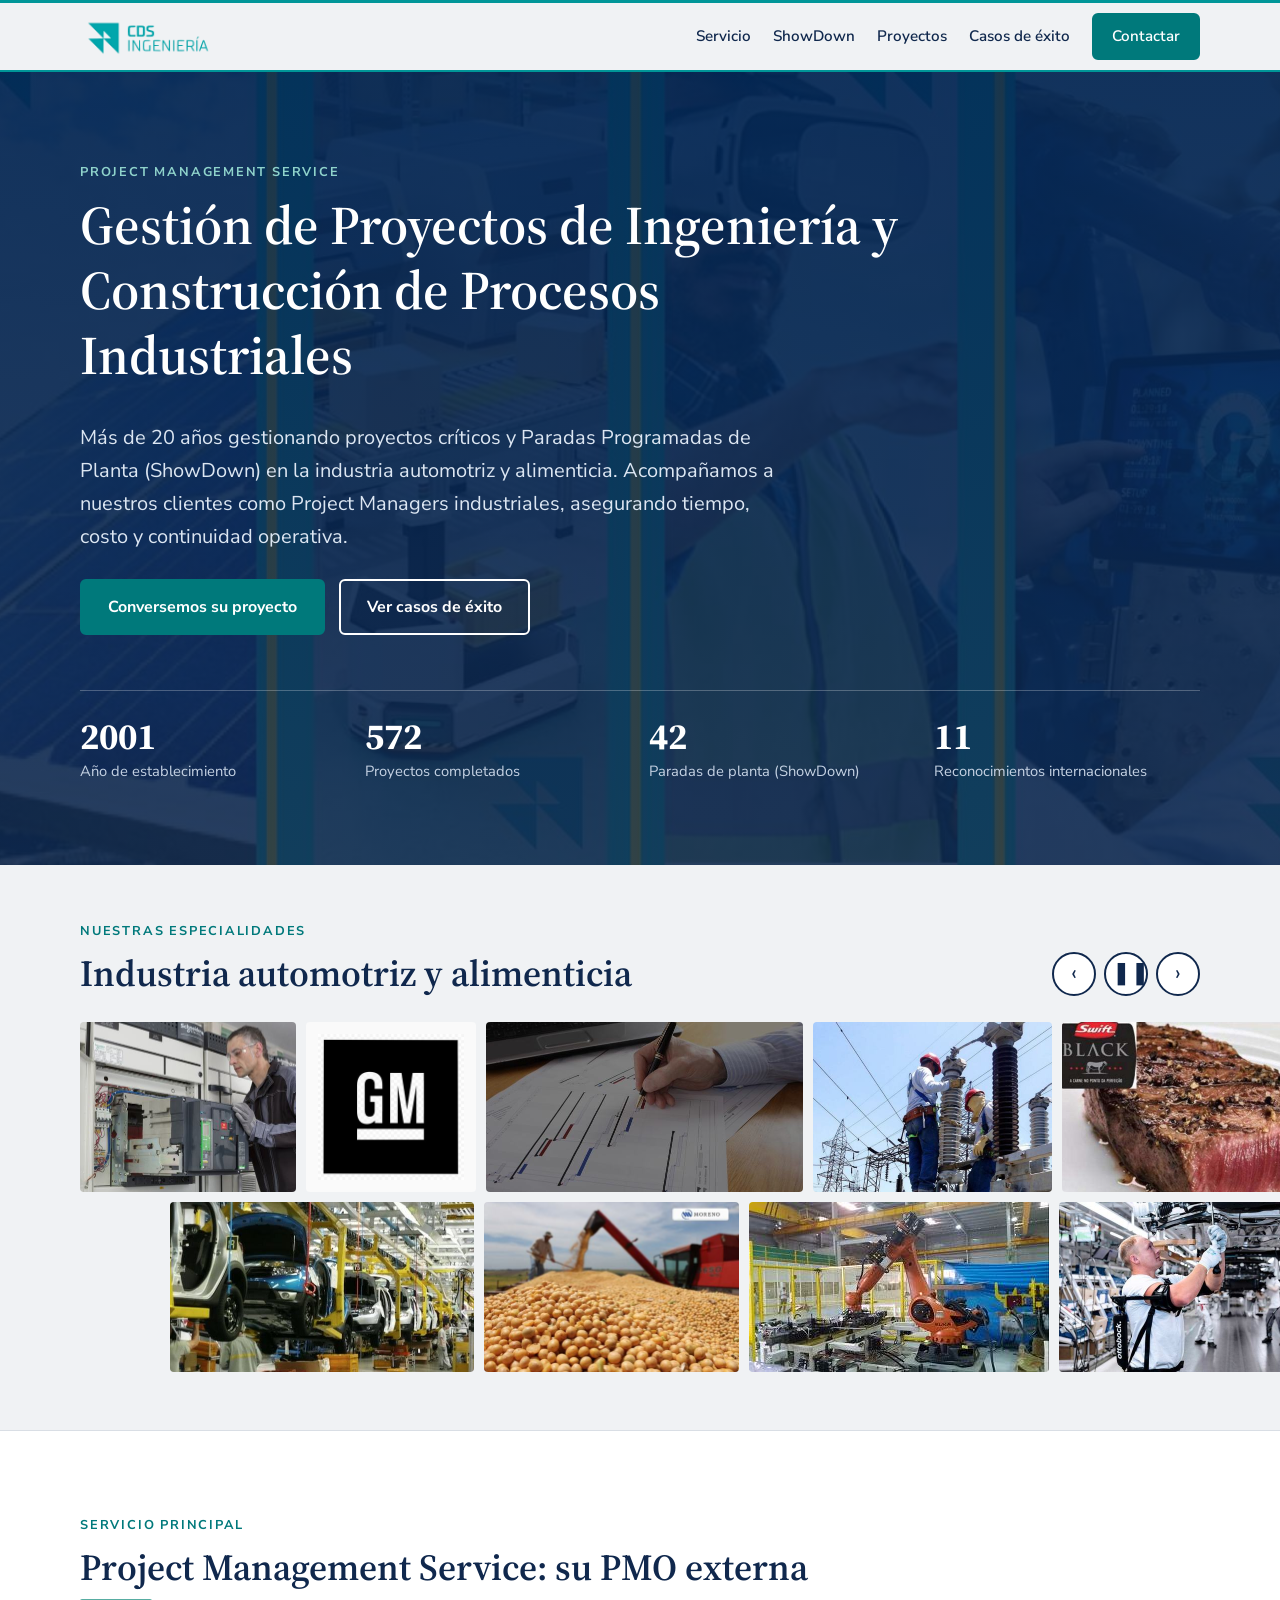
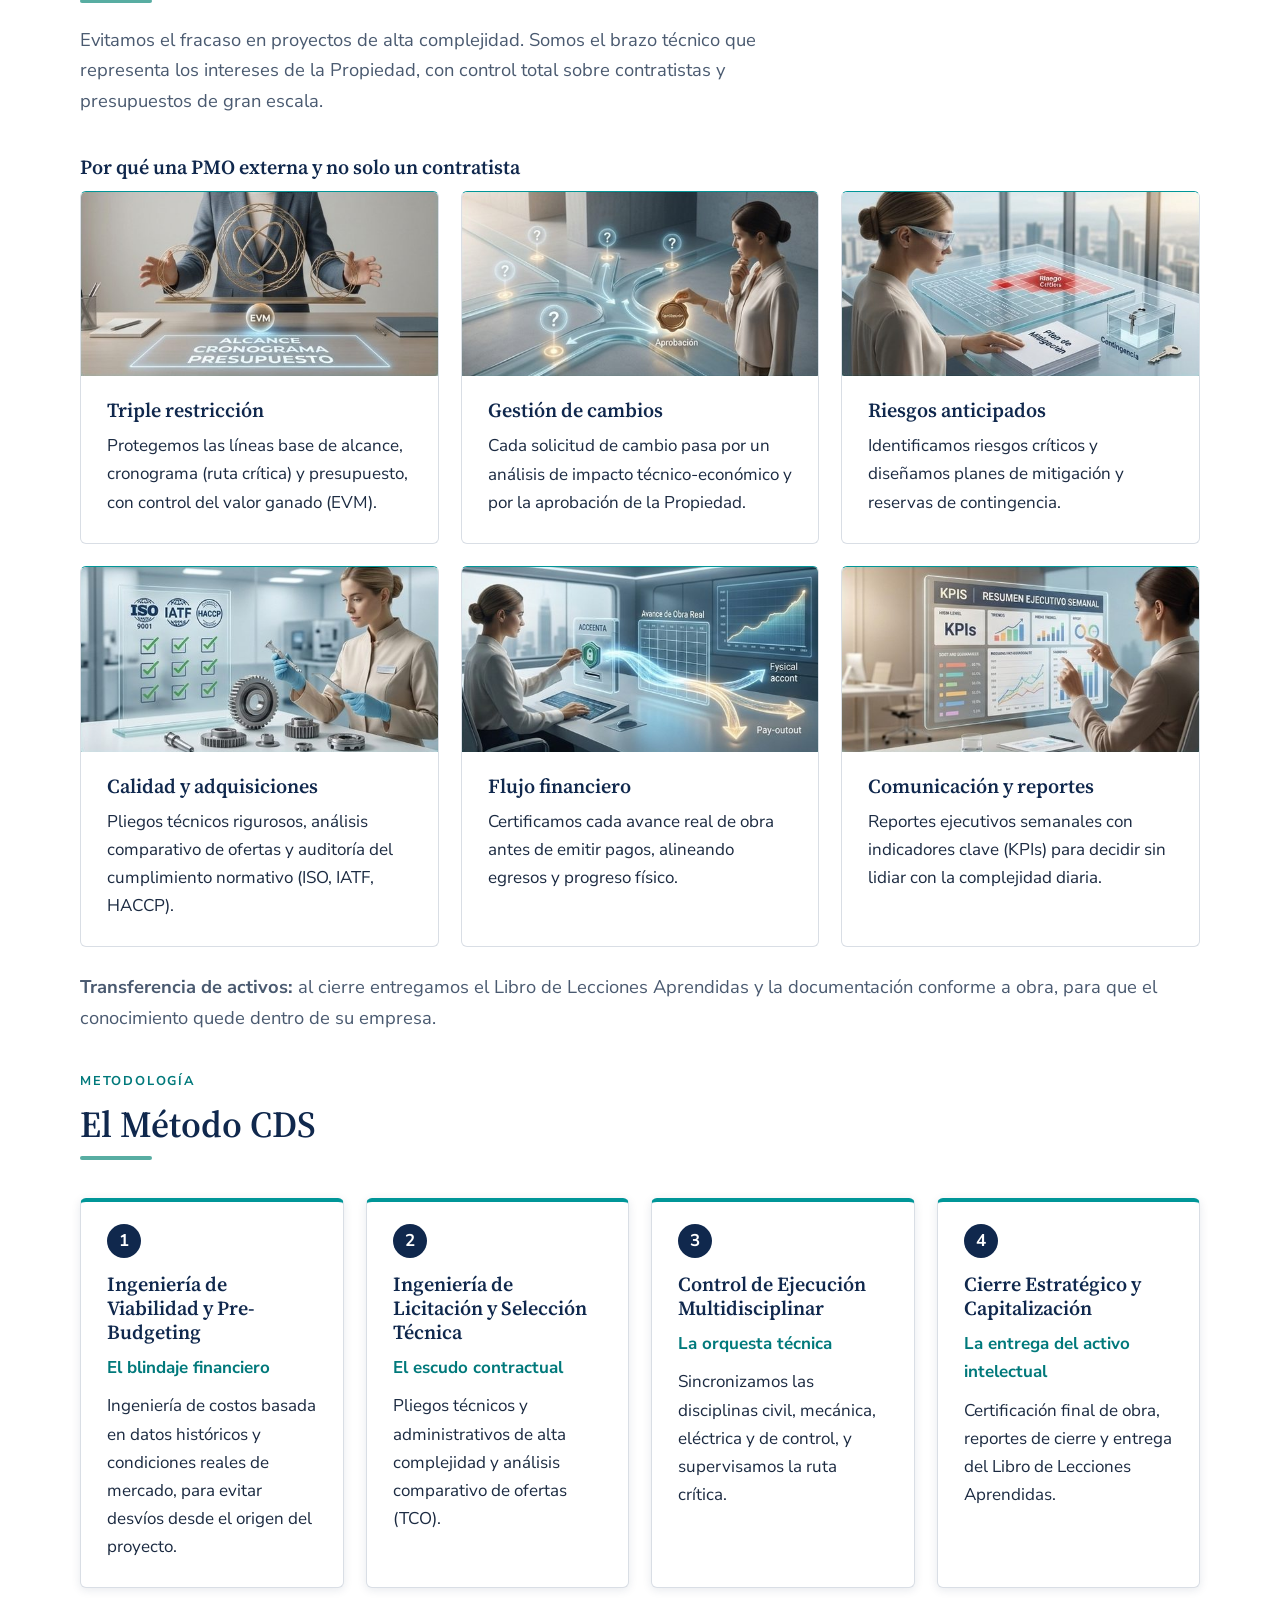
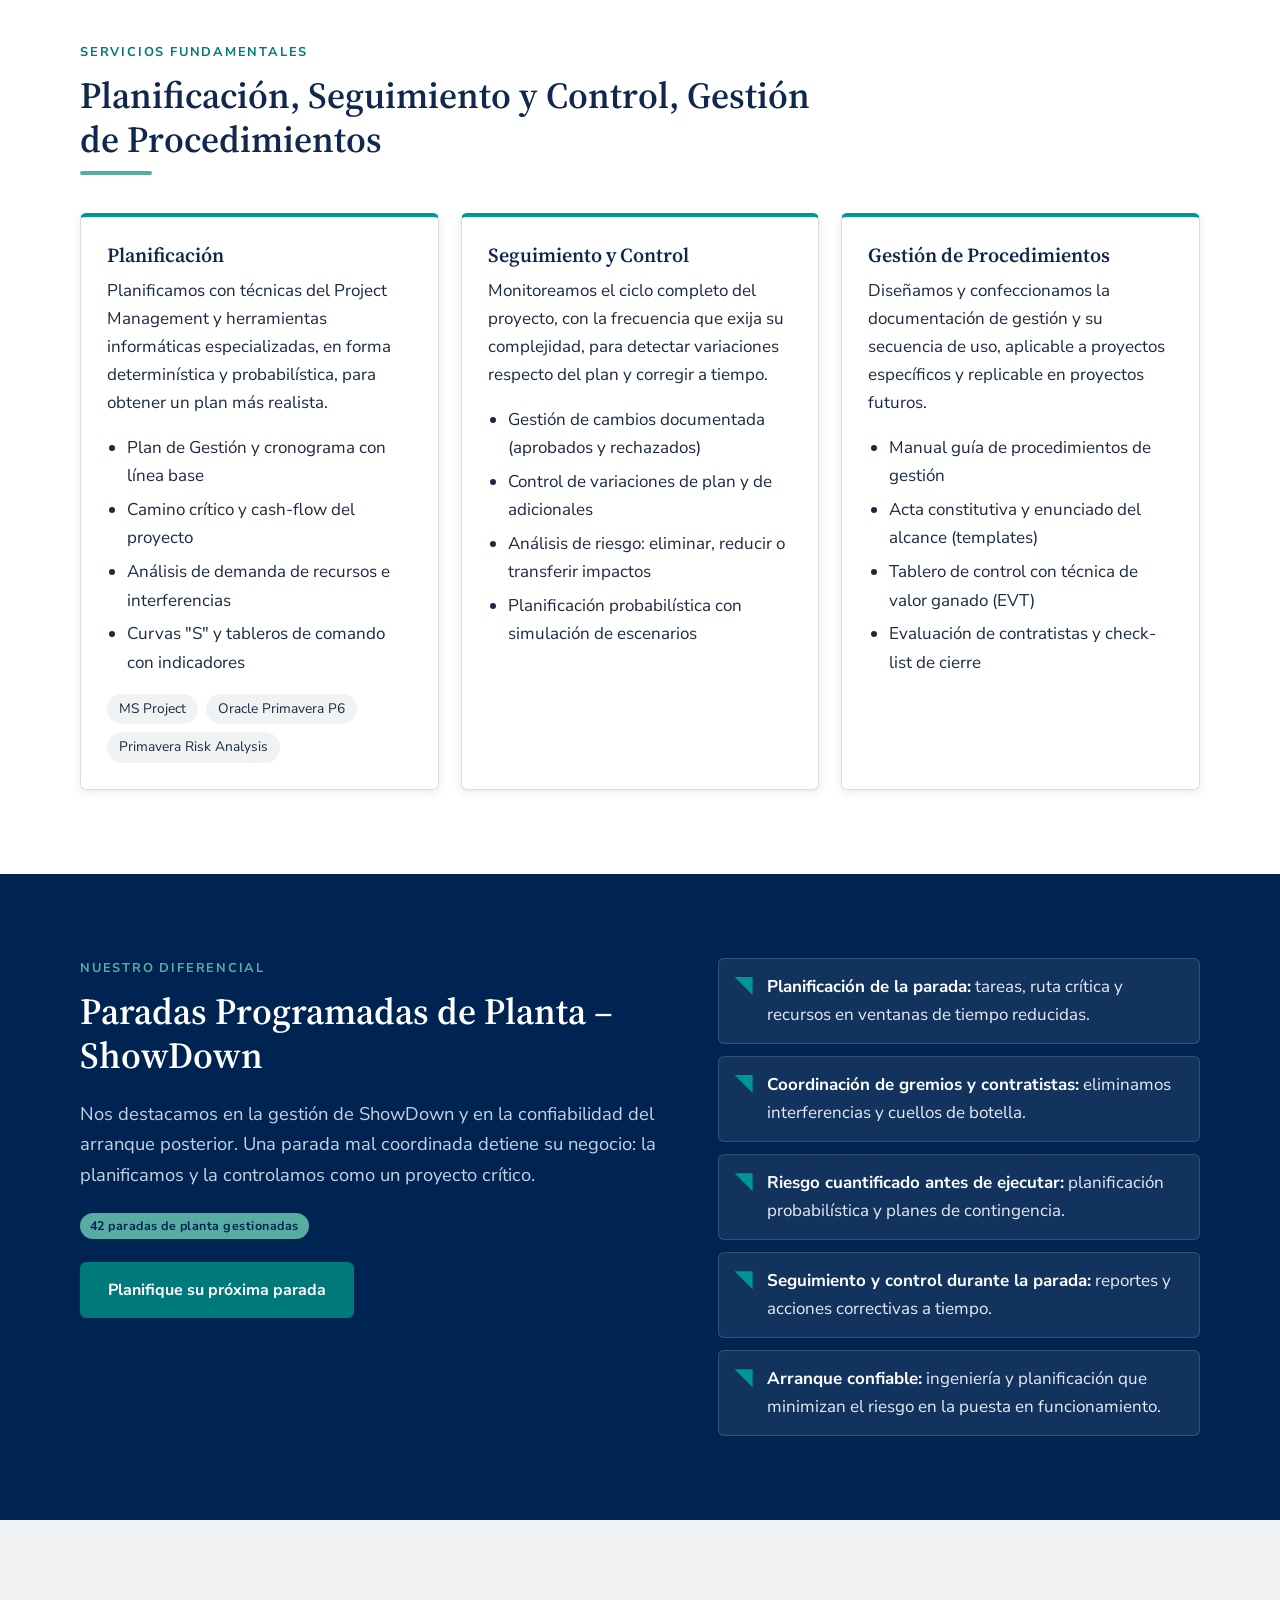
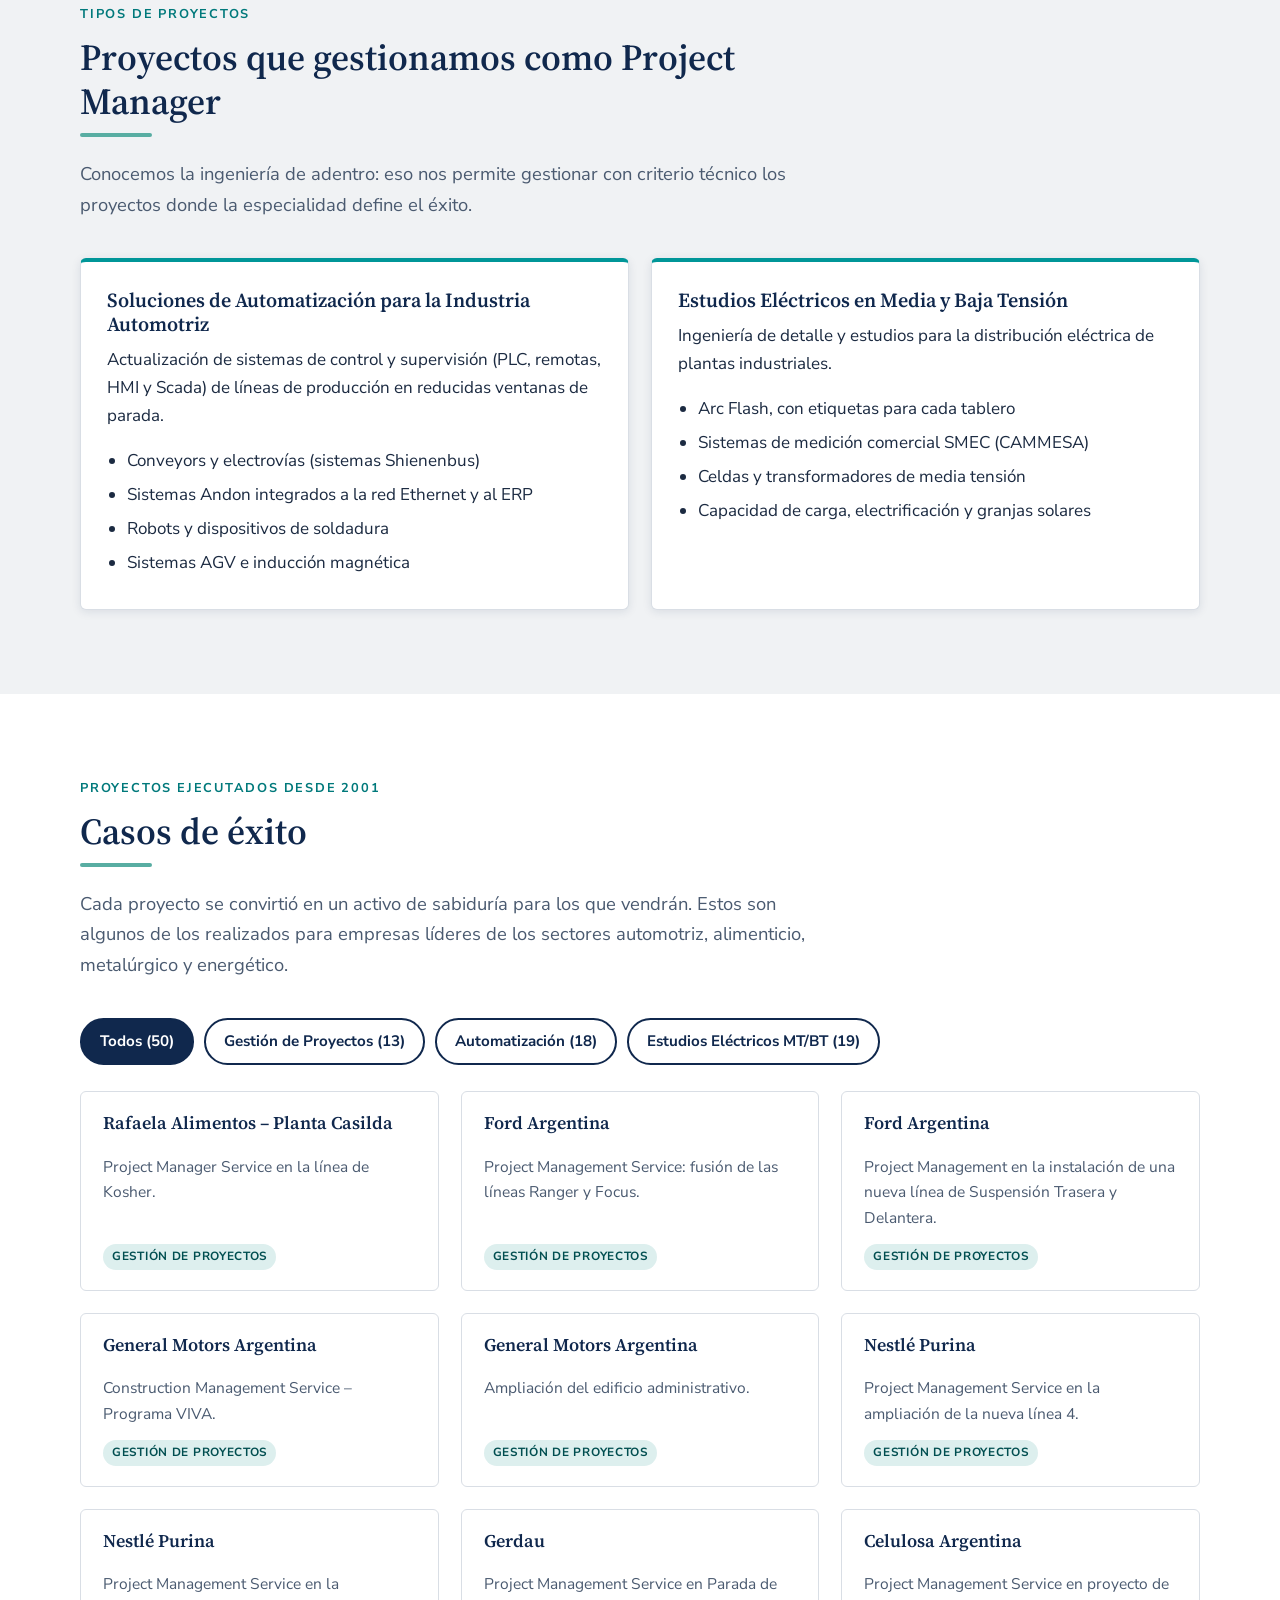
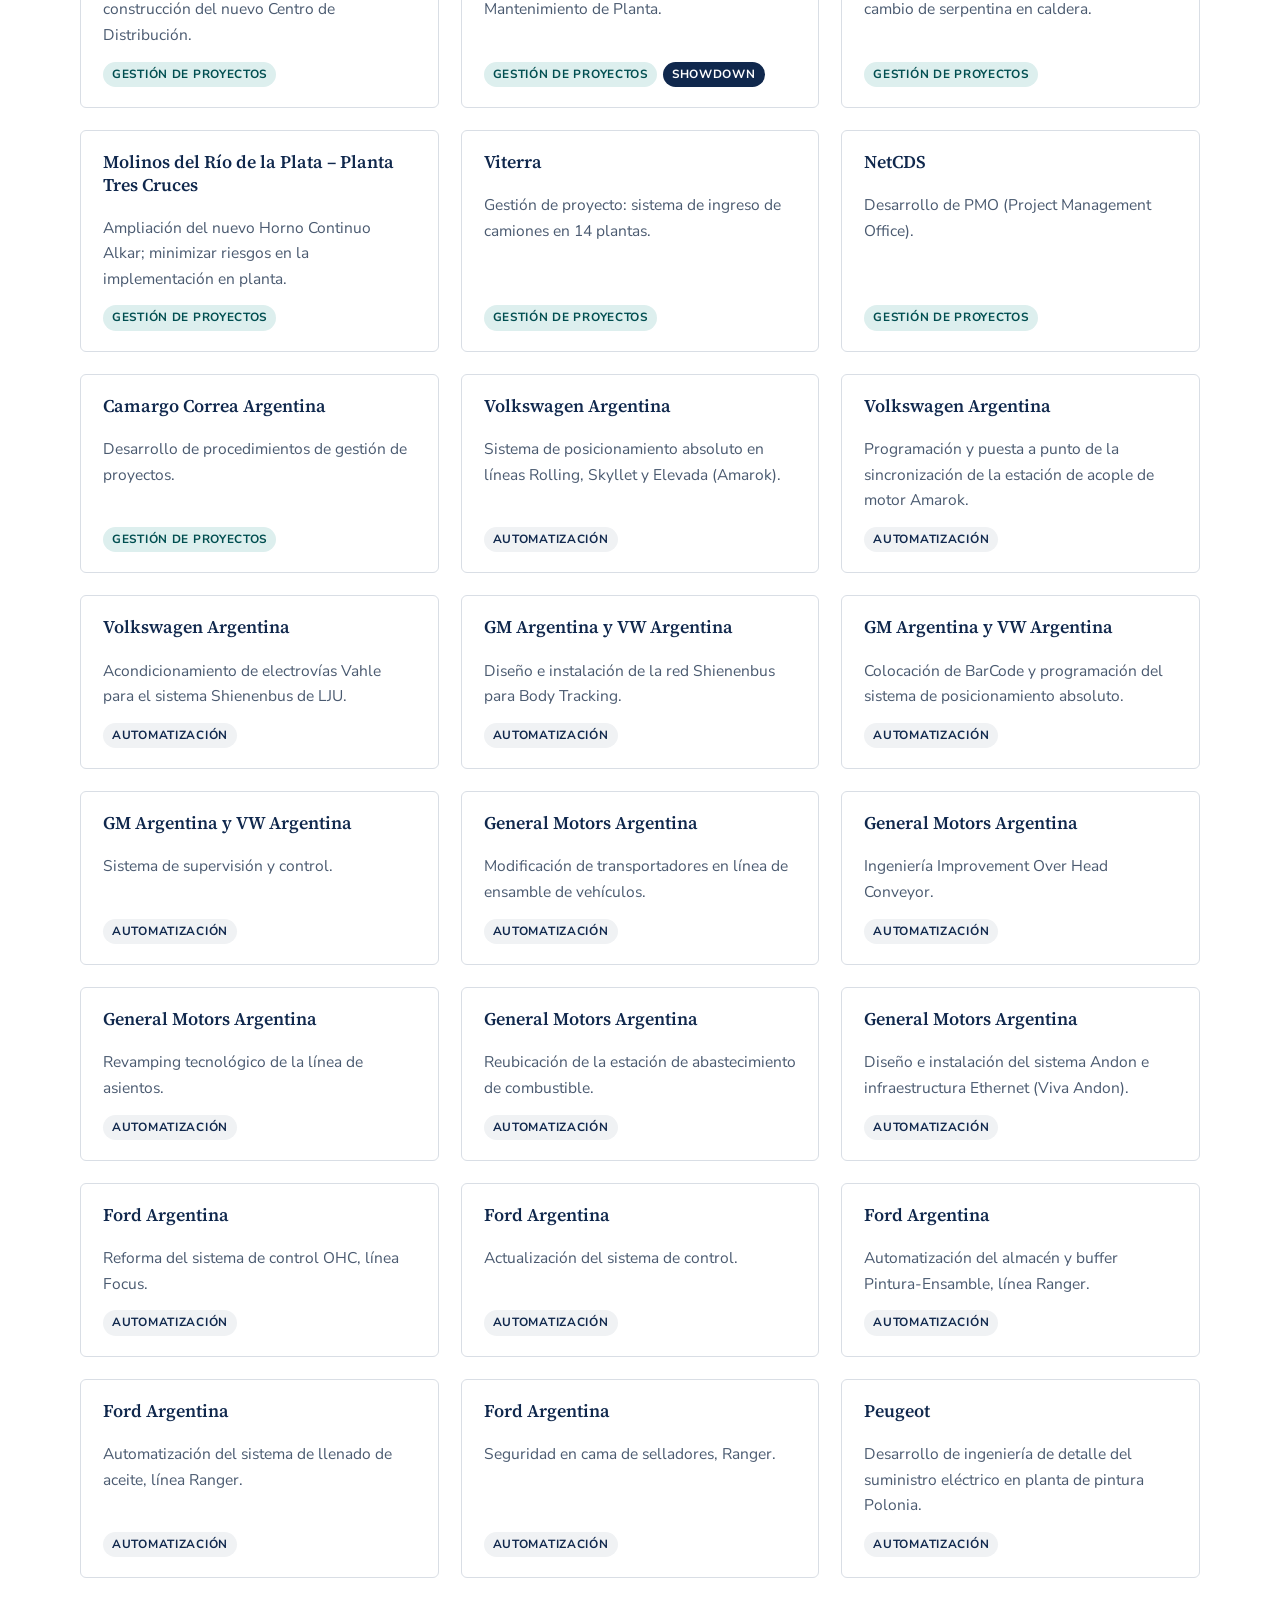
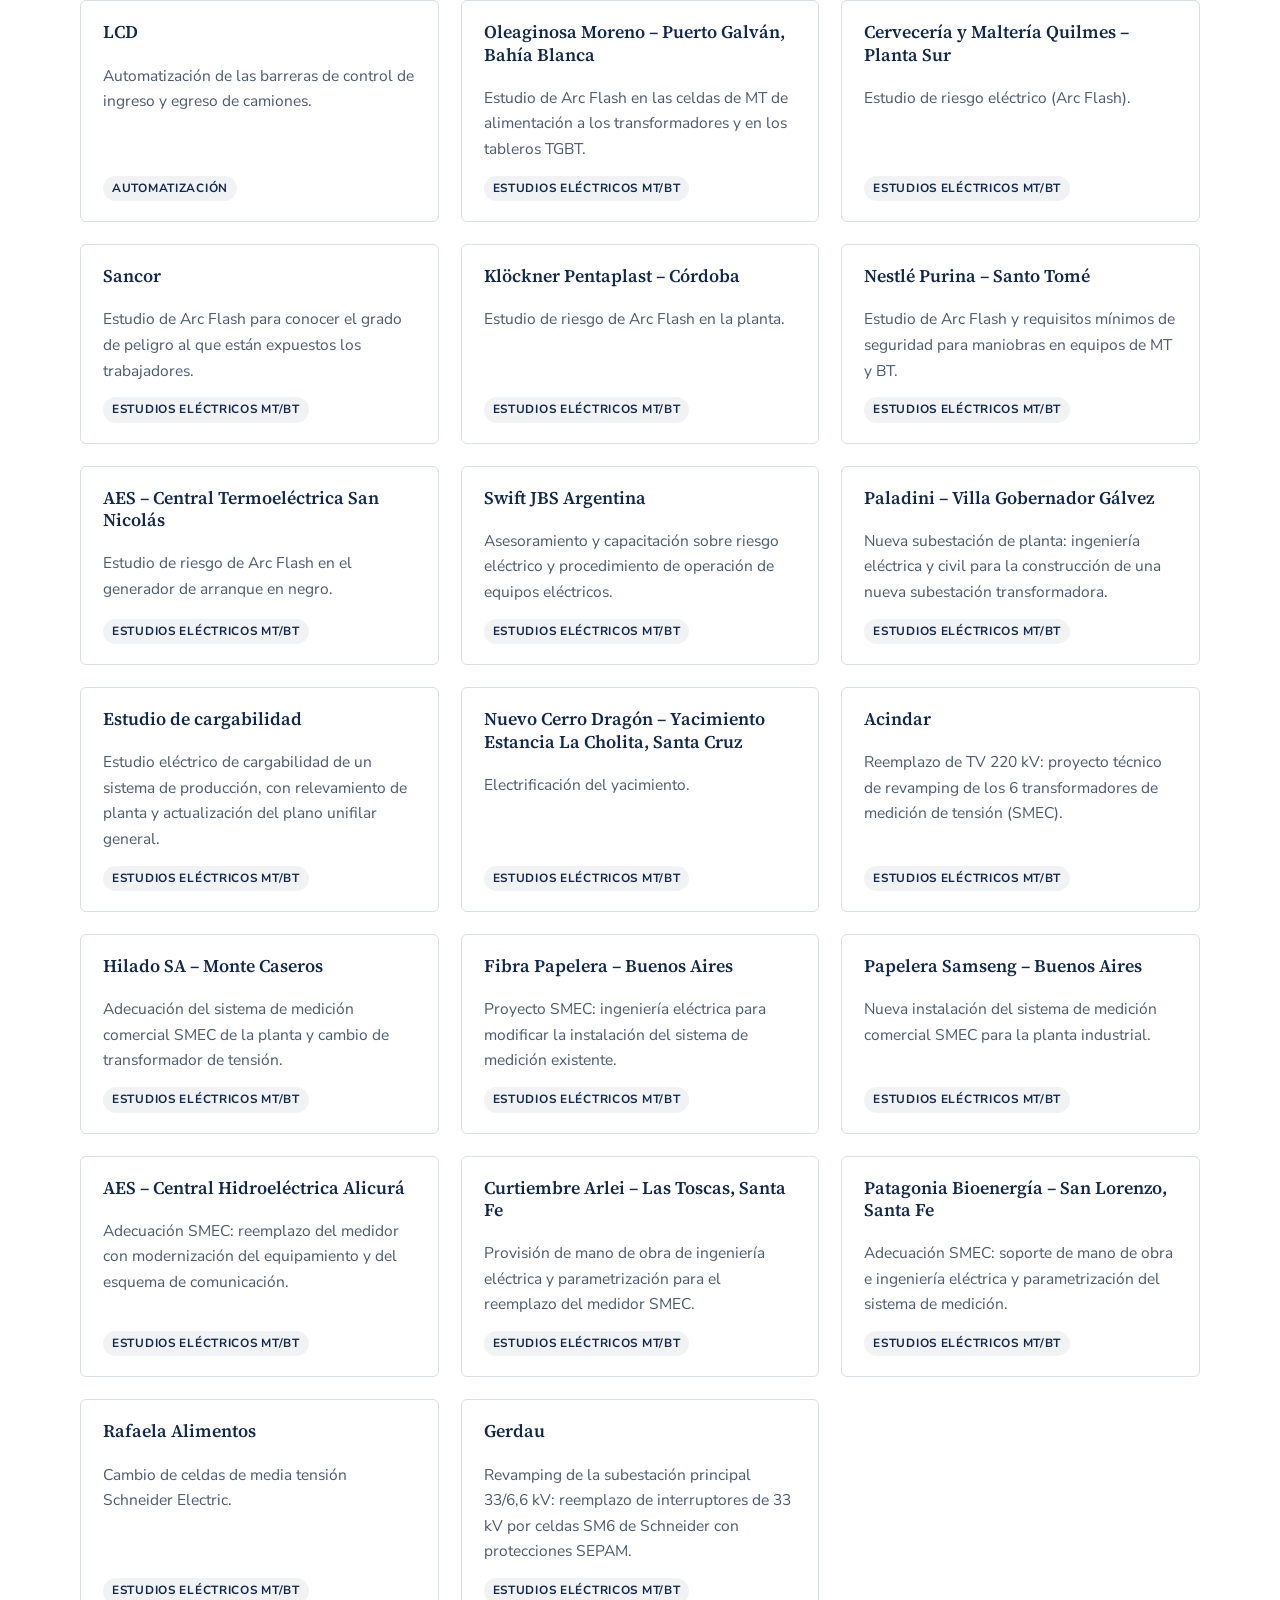
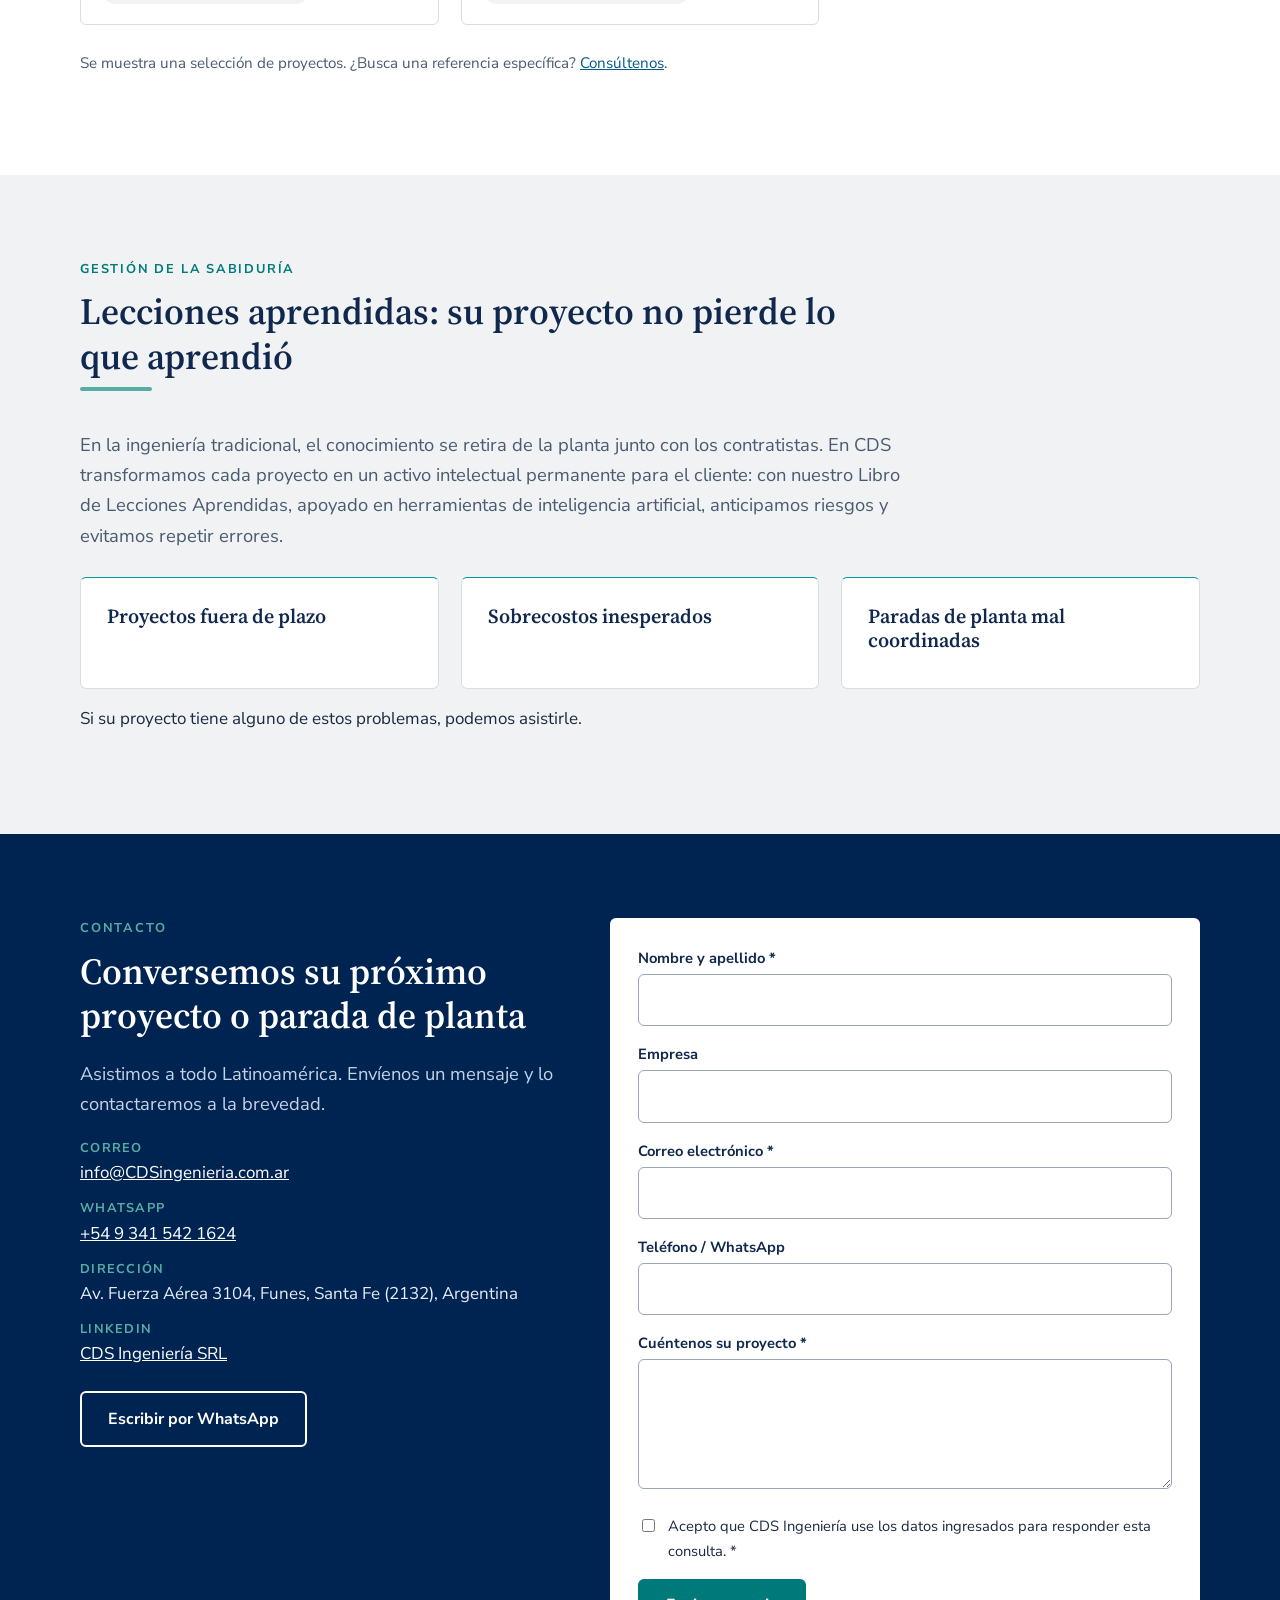
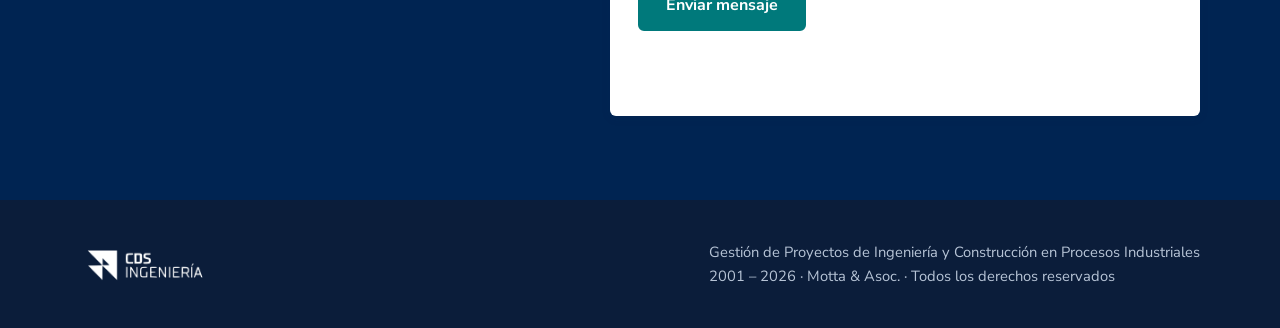
==== commit 8f05684b: "PMO: imagen en cada una de las 6 cajas de 'Por qué una PMO externa' Co-Authored-By: Claude Sonnet 5." ====
--- a/index.html
+++ b/index.html
@@ -163,12 +163,12 @@
 
     <h3>Por qué una PMO externa y no solo un contratista</h3>
     <div class="grilla grilla--3" style="margin-bottom:1.6rem">
-      <div class="tarjeta tarjeta--simple"><h3>Triple restricción</h3><p>Protegemos las líneas base de alcance, cronograma (ruta crítica) y presupuesto, con control del valor ganado (EVM).</p></div>
-      <div class="tarjeta tarjeta--simple"><h3>Gestión de cambios</h3><p>Cada solicitud de cambio pasa por un análisis de impacto técnico-económico y por la aprobación de la Propiedad.</p></div>
-      <div class="tarjeta tarjeta--simple"><h3>Riesgos anticipados</h3><p>Identificamos riesgos críticos y diseñamos planes de mitigación y reservas de contingencia.</p></div>
-      <div class="tarjeta tarjeta--simple"><h3>Calidad y adquisiciones</h3><p>Pliegos técnicos rigurosos, análisis comparativo de ofertas y auditoría del cumplimiento normativo (ISO, IATF, HACCP).</p></div>
-      <div class="tarjeta tarjeta--simple"><h3>Flujo financiero</h3><p>Certificamos cada avance real de obra antes de emitir pagos, alineando egresos y progreso físico.</p></div>
-      <div class="tarjeta tarjeta--simple"><h3>Comunicación y reportes</h3><p>Reportes ejecutivos semanales con indicadores clave (KPIs) para decidir sin lidiar con la complejidad diaria.</p></div>
+      <div class="tarjeta tarjeta--simple tarjeta--img"><img src="img/pmo/triple-restriccion.jpg" width="540" height="279" alt="Profesional sosteniendo aros que representan alcance, cronograma y presupuesto bajo control del valor ganado" loading="lazy" decoding="async"><div class="tarjeta__cuerpo"><h3>Triple restricción</h3><p>Protegemos las líneas base de alcance, cronograma (ruta crítica) y presupuesto, con control del valor ganado (EVM).</p></div></div>
+      <div class="tarjeta tarjeta--simple tarjeta--img"><img src="img/pmo/gestion-de-cambios.jpg" width="540" height="279" alt="Profesional aprobando con un sello una solicitud de cambio entre distintos caminos posibles" loading="lazy" decoding="async"><div class="tarjeta__cuerpo"><h3>Gestión de cambios</h3><p>Cada solicitud de cambio pasa por un análisis de impacto técnico-económico y por la aprobación de la Propiedad.</p></div></div>
+      <div class="tarjeta tarjeta--simple tarjeta--img"><img src="img/pmo/riesgos-anticipados.jpg" width="540" height="279" alt="Profesional revisando un cuadro de riesgos críticos con plan de mitigación y reserva de contingencia" loading="lazy" decoding="async"><div class="tarjeta__cuerpo"><h3>Riesgos anticipados</h3><p>Identificamos riesgos críticos y diseñamos planes de mitigación y reservas de contingencia.</p></div></div>
+      <div class="tarjeta tarjeta--simple tarjeta--img"><img src="img/pmo/calidad-y-adquisiciones.jpg" width="540" height="279" alt="Profesional inspeccionando piezas mecánicas junto a una lista de verificación ISO, IATF y HACCP" loading="lazy" decoding="async"><div class="tarjeta__cuerpo"><h3>Calidad y adquisiciones</h3><p>Pliegos técnicos rigurosos, análisis comparativo de ofertas y auditoría del cumplimiento normativo (ISO, IATF, HACCP).</p></div></div>
+      <div class="tarjeta tarjeta--simple tarjeta--img"><img src="img/pmo/flujo-financiero.jpg" width="540" height="279" alt="Profesional certificando el avance real de obra antes de liberar un pago" loading="lazy" decoding="async"><div class="tarjeta__cuerpo"><h3>Flujo financiero</h3><p>Certificamos cada avance real de obra antes de emitir pagos, alineando egresos y progreso físico.</p></div></div>
+      <div class="tarjeta tarjeta--simple tarjeta--img"><img src="img/pmo/comunicacion-y-reportes.jpg" width="540" height="279" alt="Profesional revisando un tablero con el resumen ejecutivo semanal de indicadores clave" loading="lazy" decoding="async"><div class="tarjeta__cuerpo"><h3>Comunicación y reportes</h3><p>Reportes ejecutivos semanales con indicadores clave (KPIs) para decidir sin lidiar con la complejidad diaria.</p></div></div>
     </div>
     <p class="bajada" style="margin-bottom:2.4rem"><strong>Transferencia de activos:</strong> al cierre entregamos el Libro de Lecciones Aprendidas y la documentación conforme a obra, para que el conocimiento quede dentro de su empresa.</p>
 
--- a/styles.css
+++ b/styles.css
@@ -122,6 +122,9 @@
 .tarjeta h3 { margin-bottom: .5em; }
 .tarjeta p:last-child, .tarjeta ul:last-child { margin-bottom: 0; }
 .tarjeta--simple { border-top-width: 1px; box-shadow: none; }
+.tarjeta--img { padding: 0; overflow: hidden; display: flex; flex-direction: column; }
+.tarjeta--img img { display: block; width: 100%; height: auto; aspect-ratio: 540 / 280; object-fit: cover; }
+.tarjeta--img .tarjeta__cuerpo { padding: 22px 26px 26px; }
 .tarjeta__num {
   display: inline-block; font-family: var(--fuente-titulos); font-size: 1.8rem; color: var(--color-acento-oscuro);
   margin-bottom: .2rem;
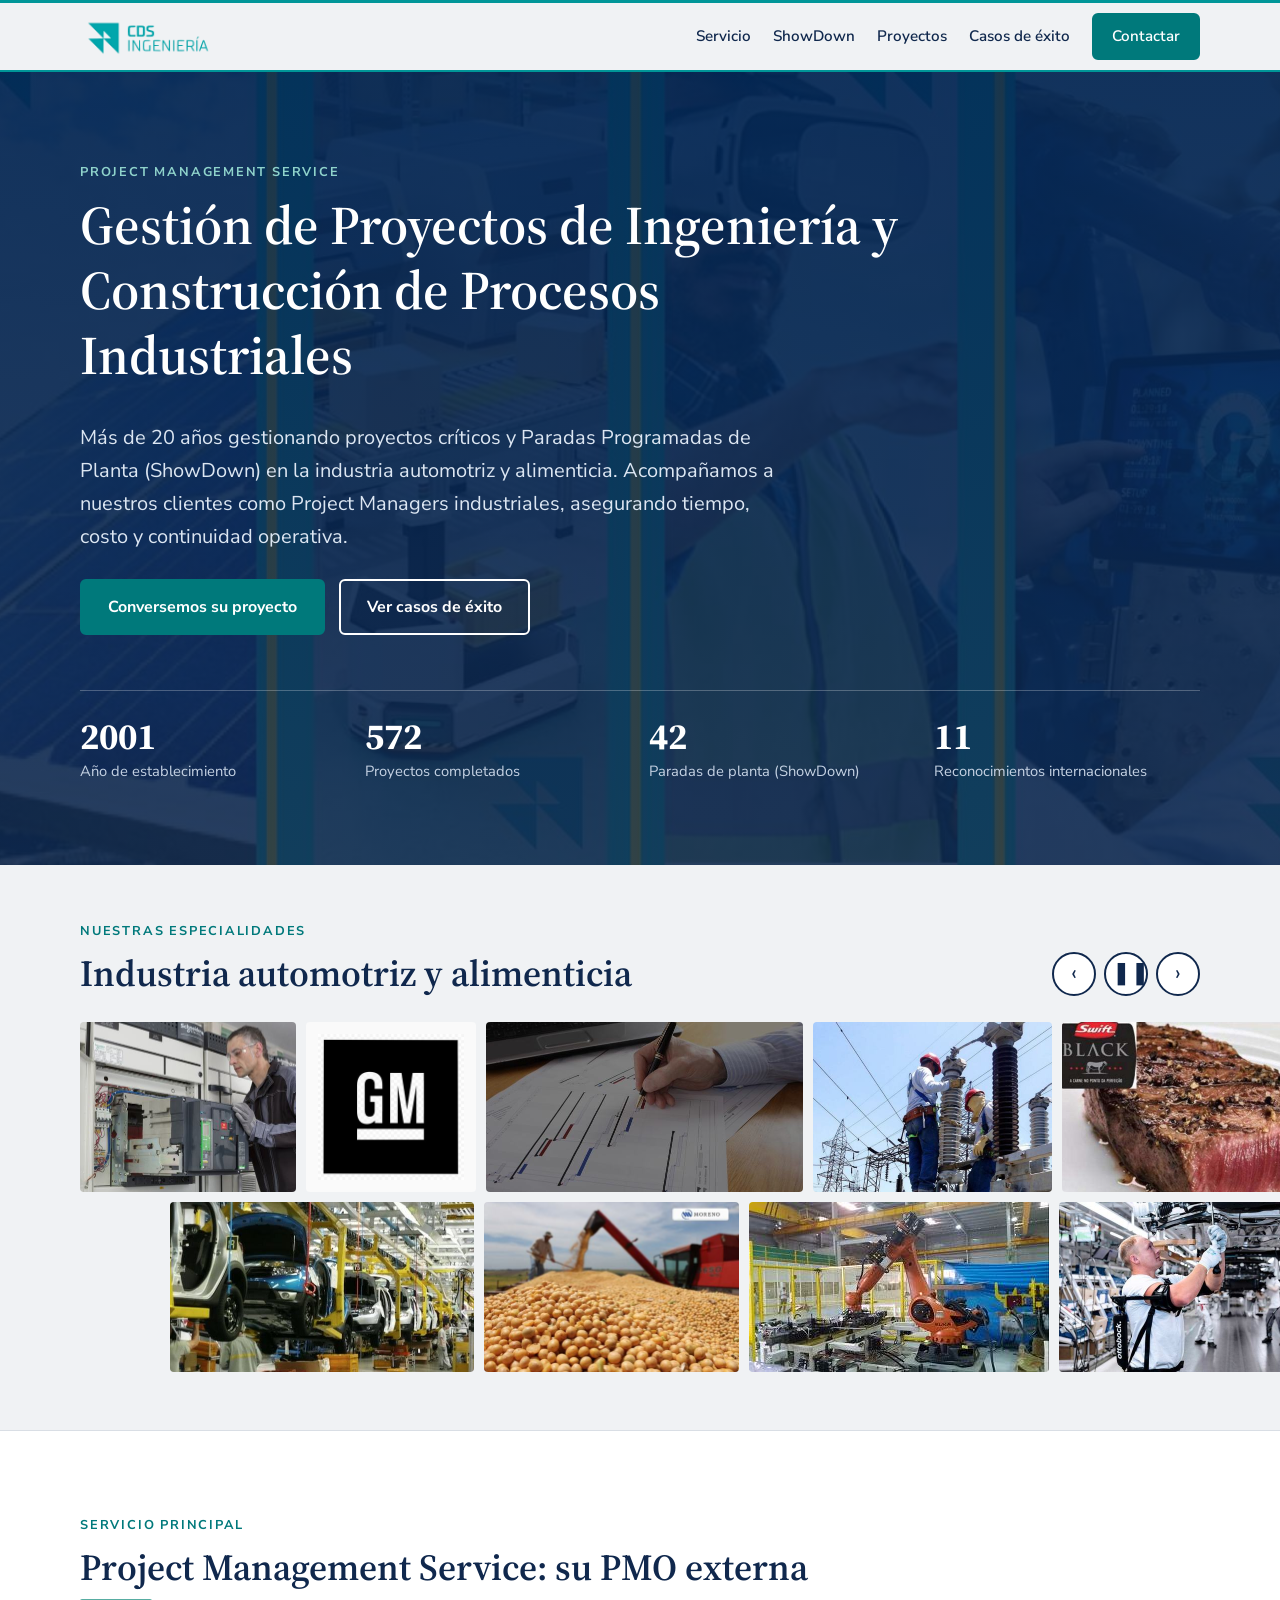
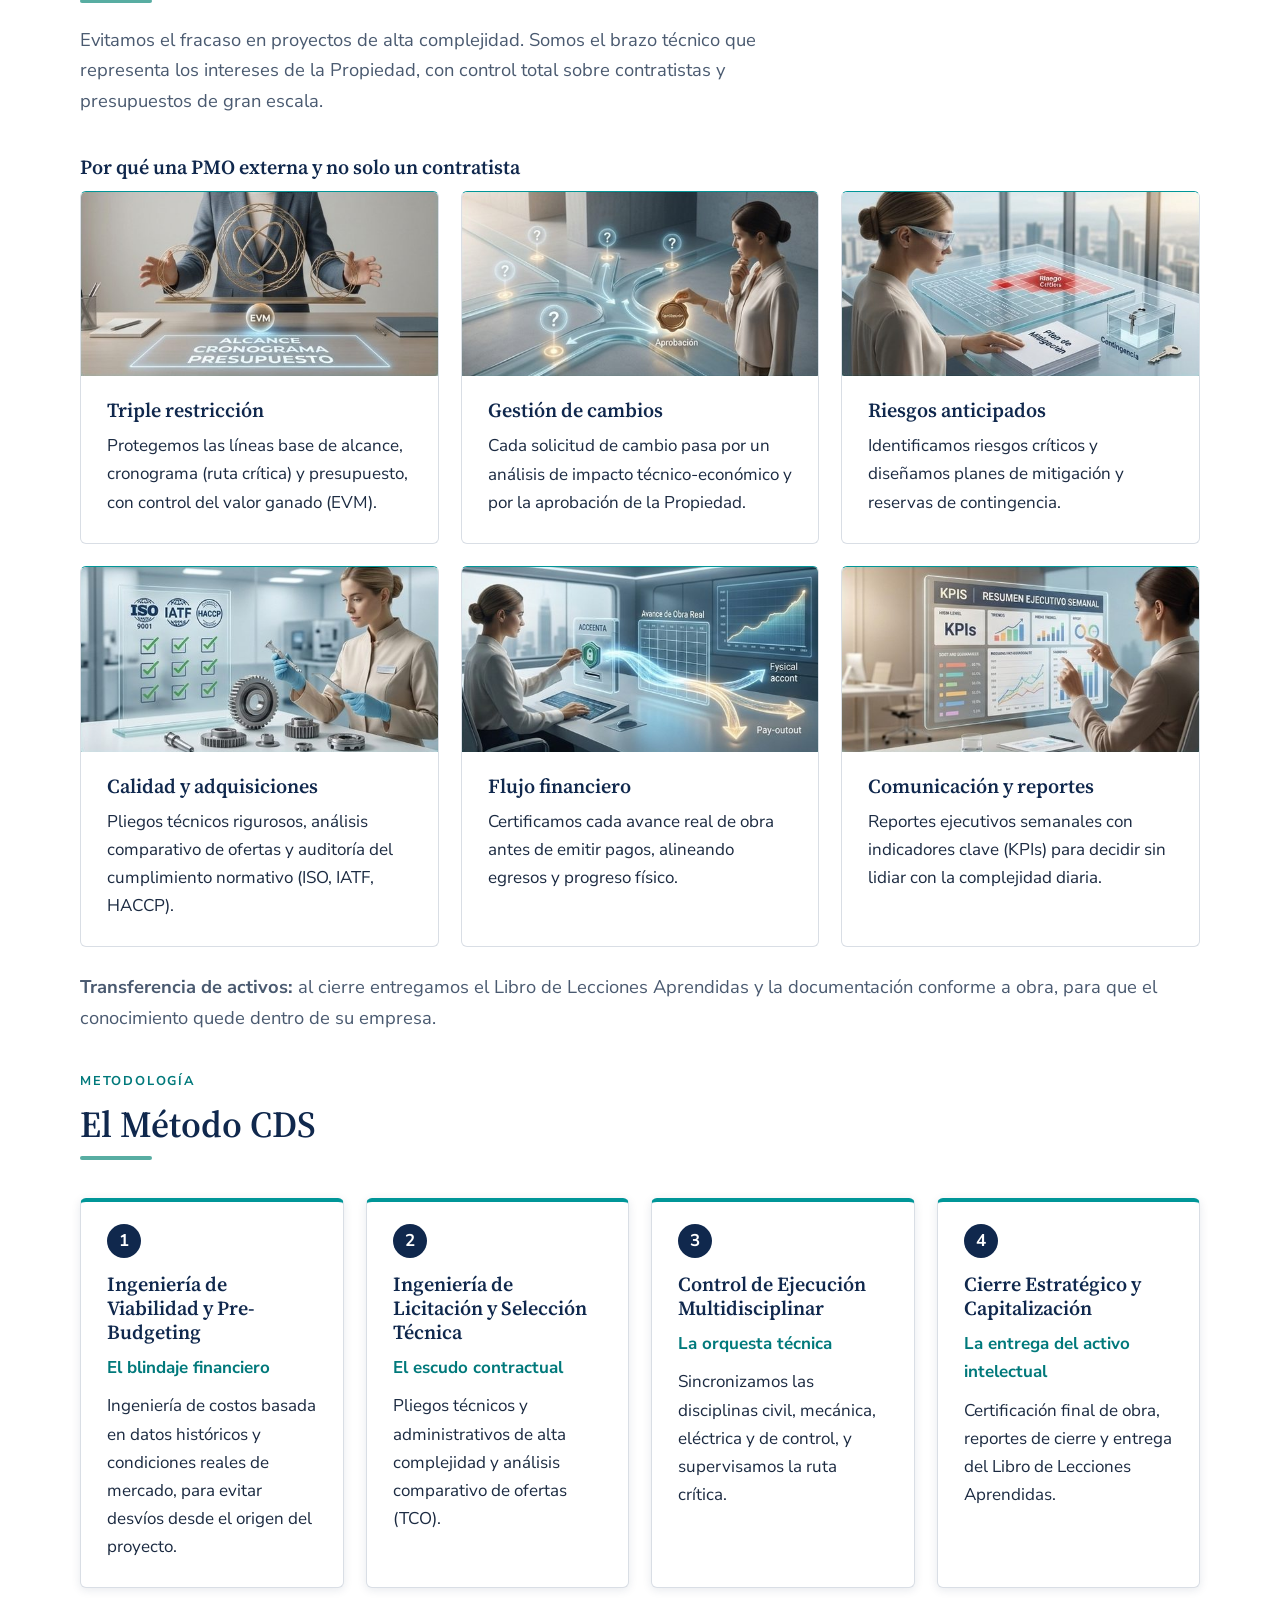
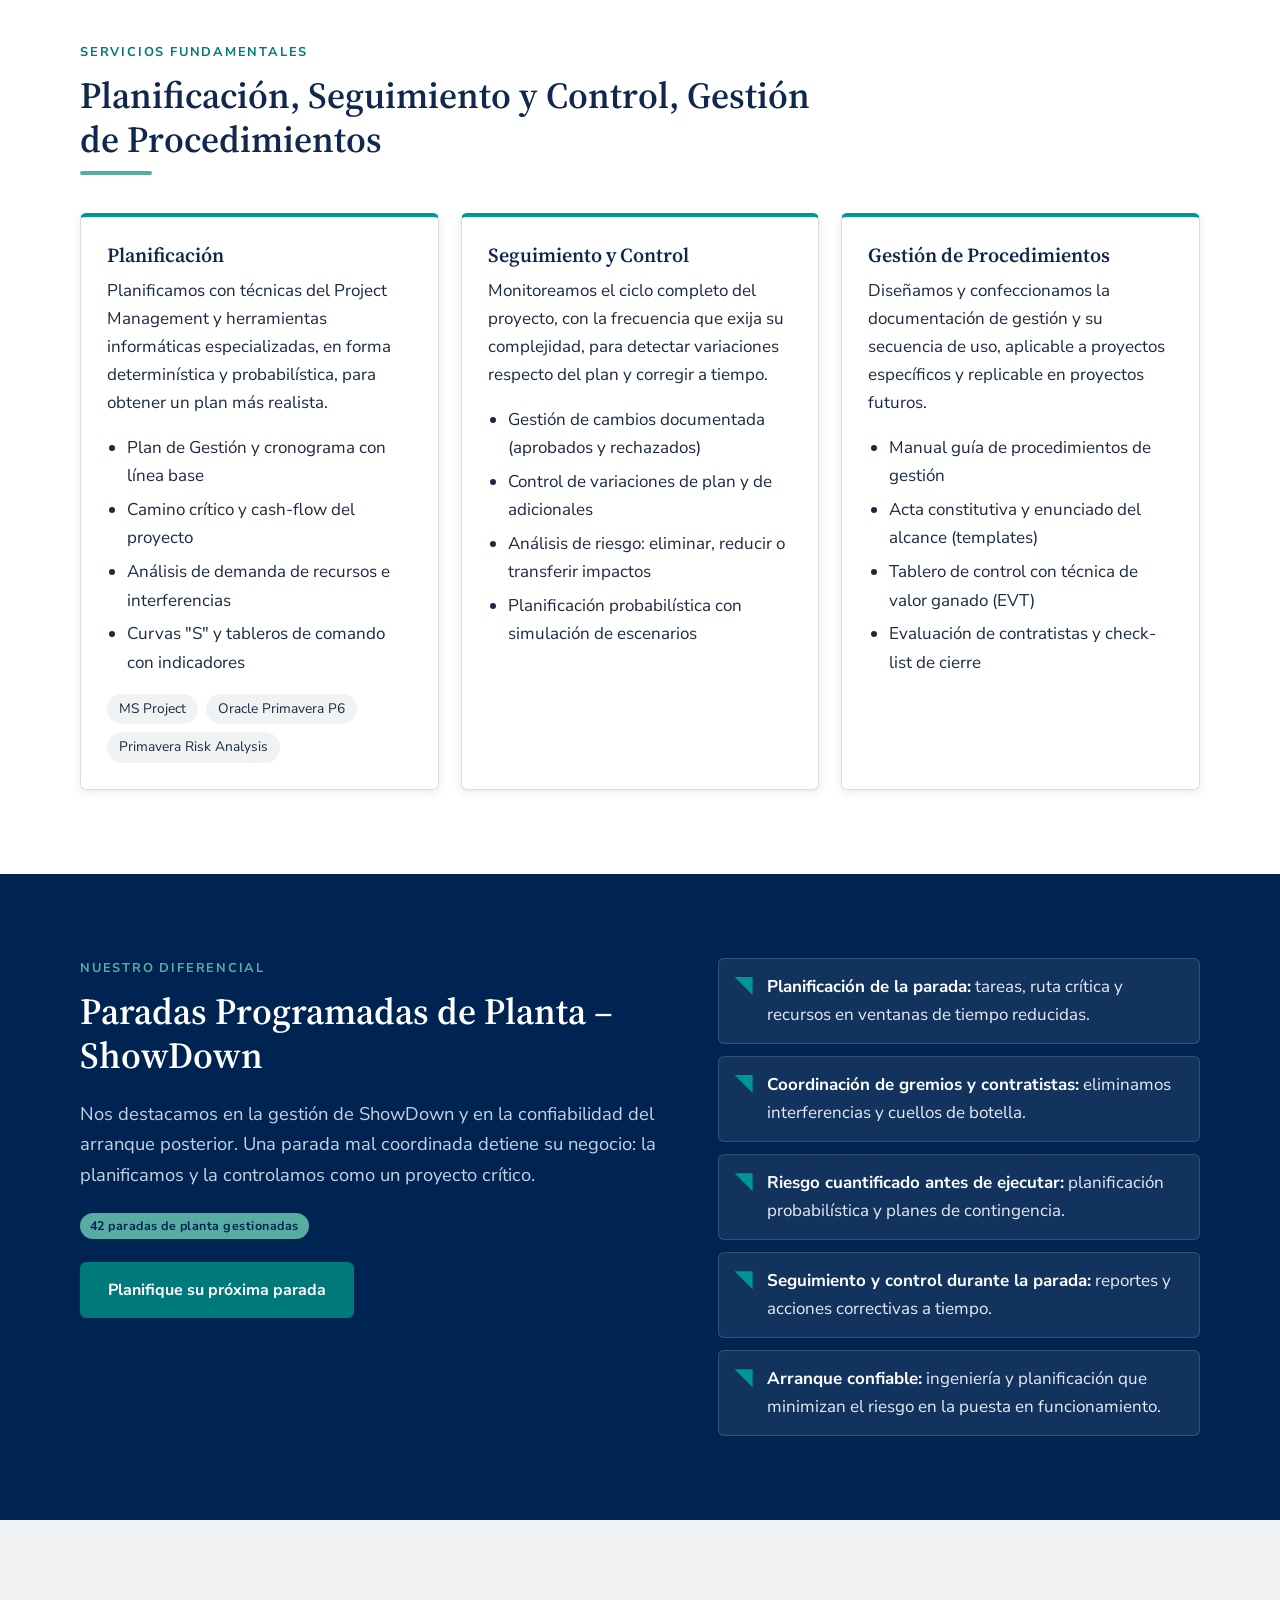
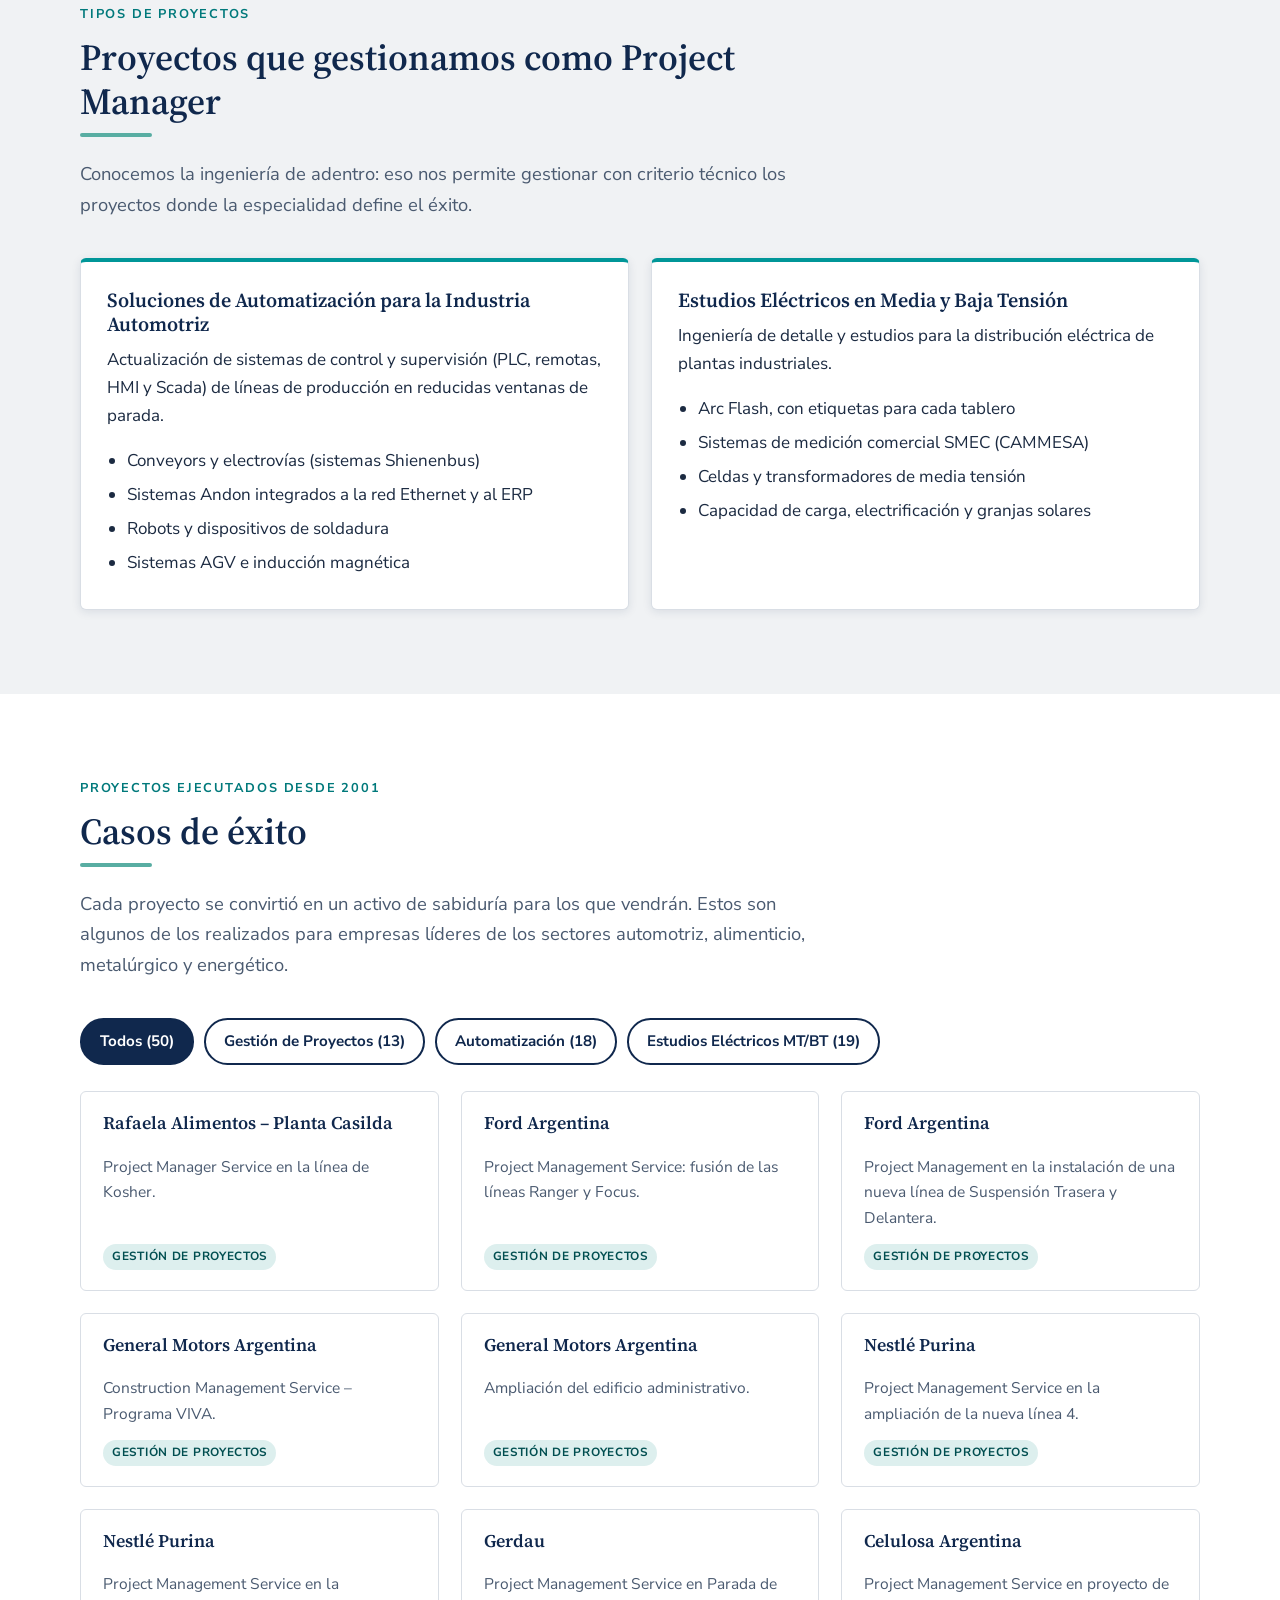
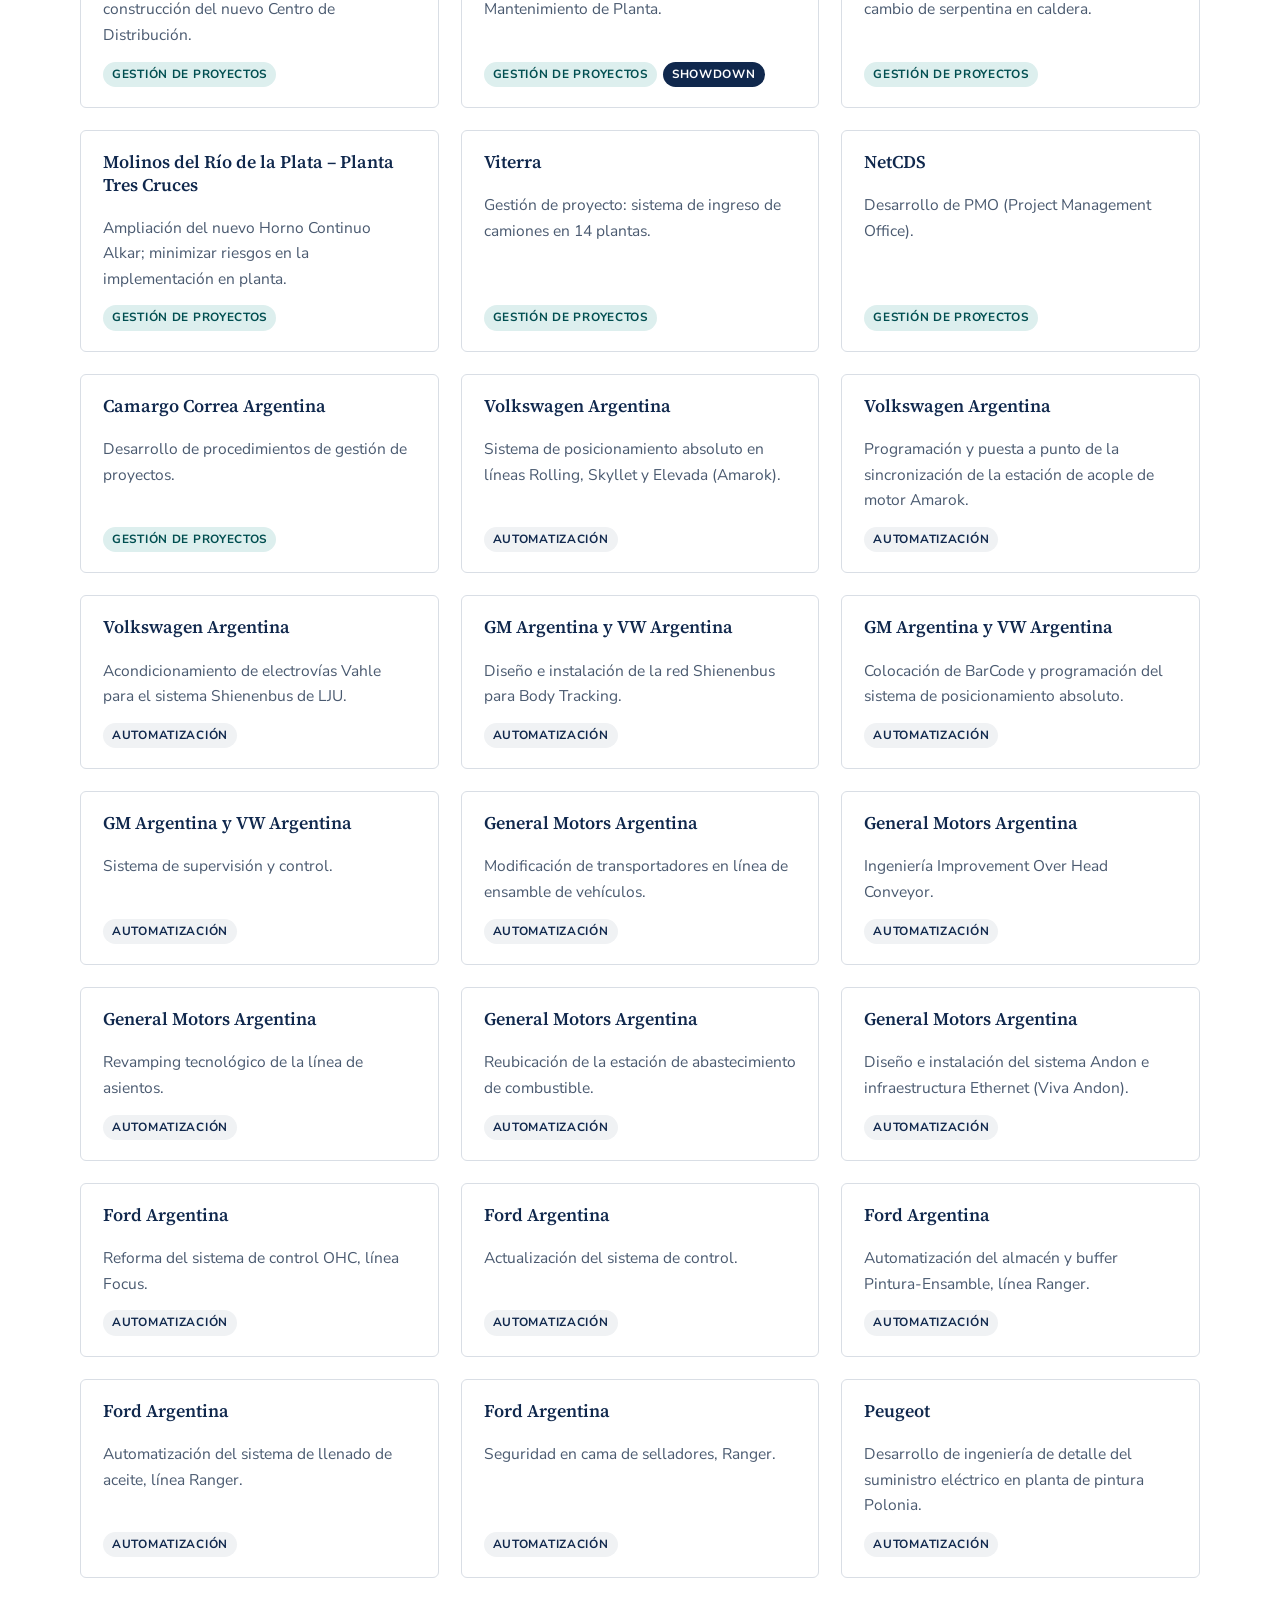
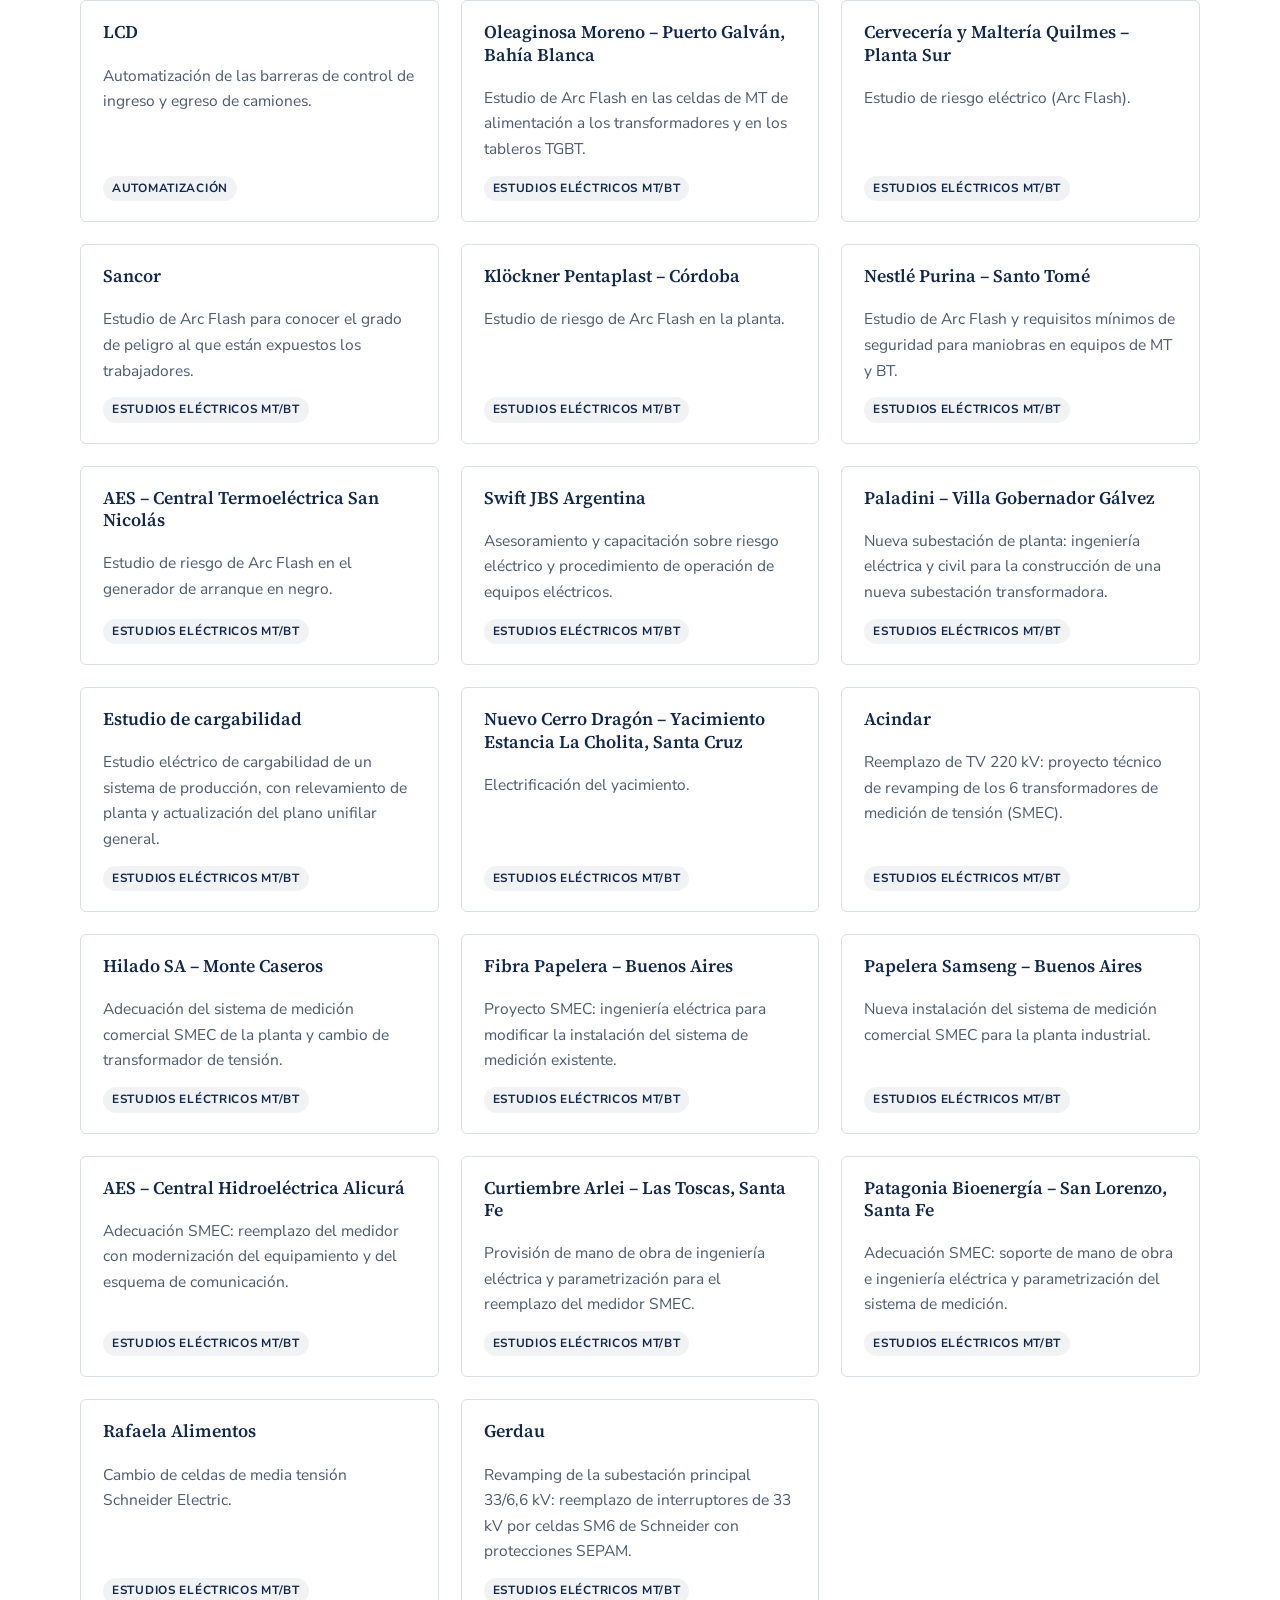
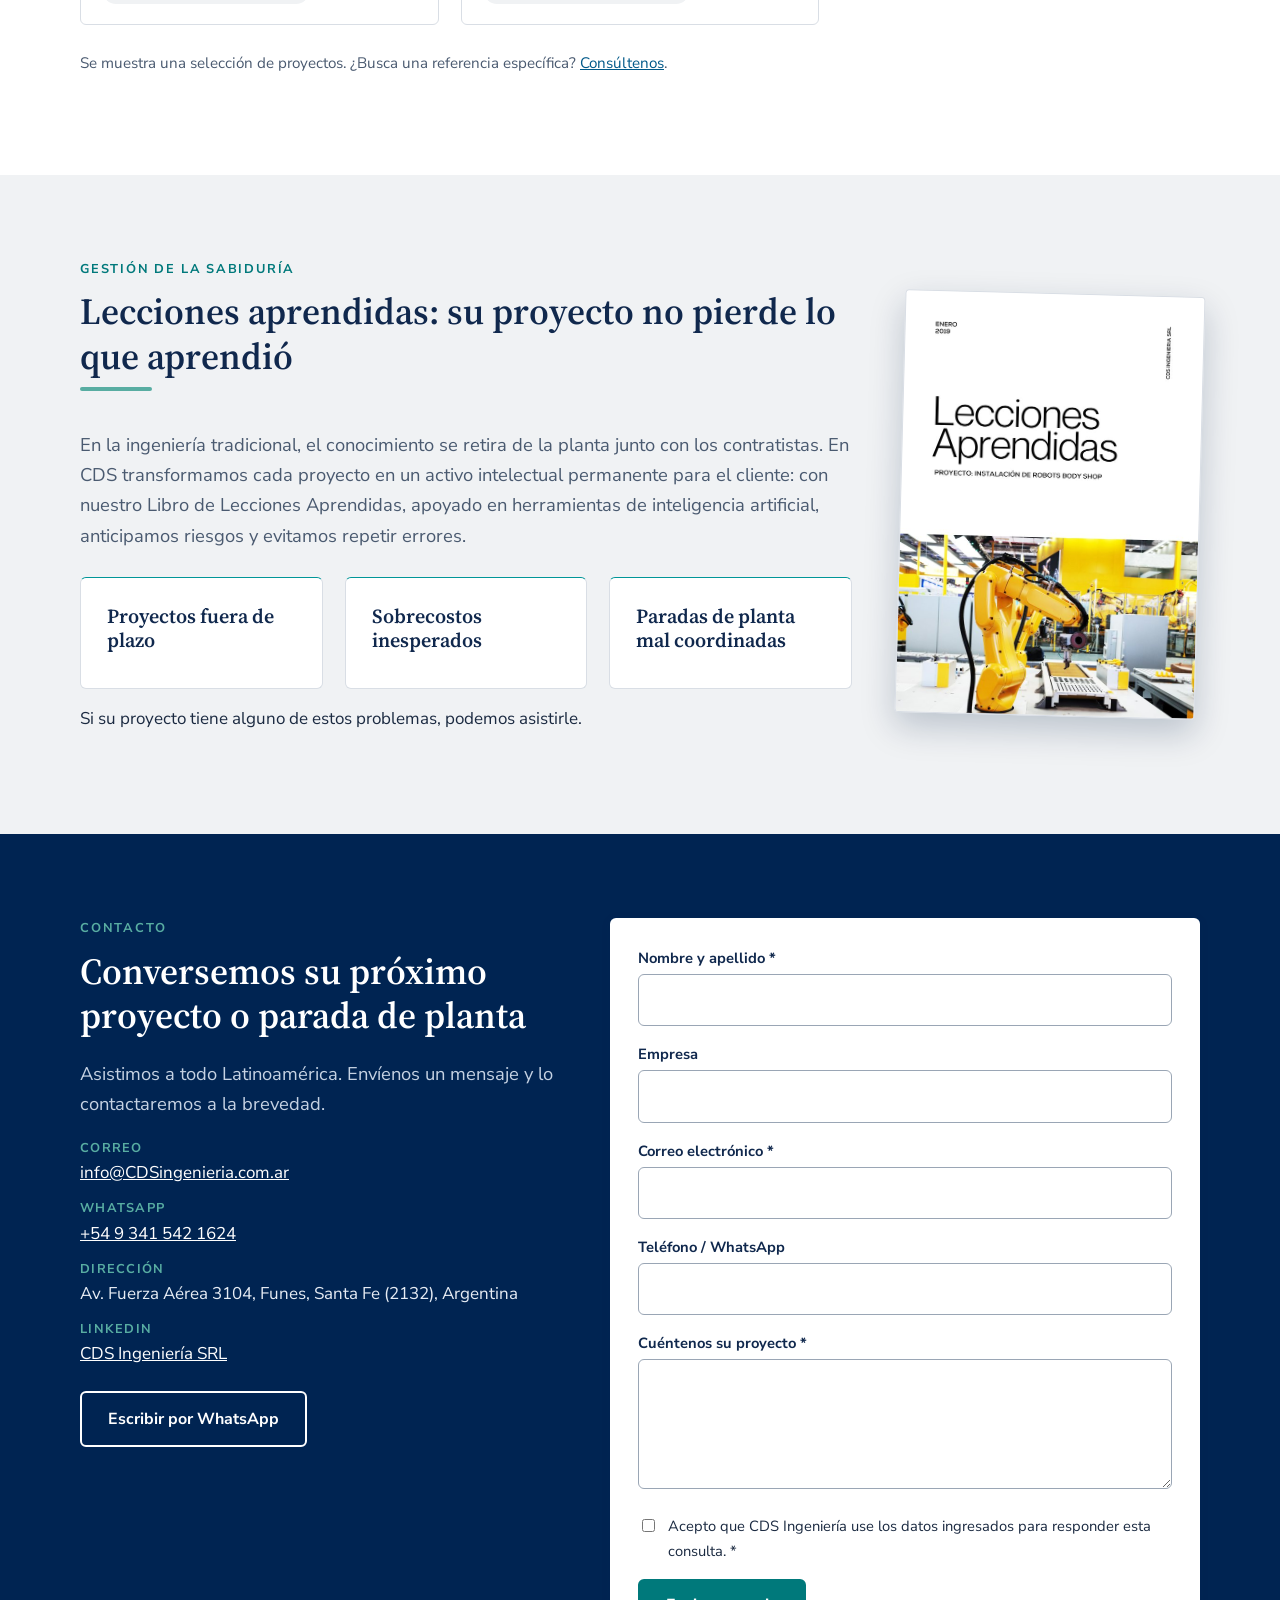
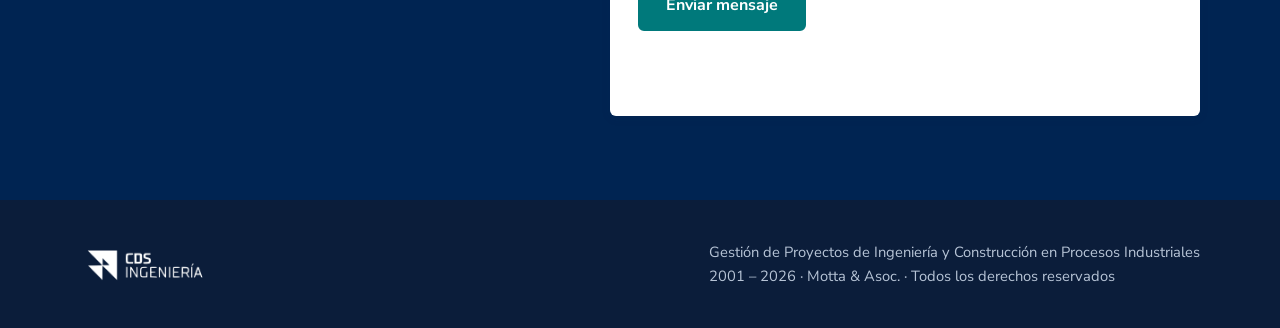
==== commit 74ef1a19: "Lecciones aprendidas: tapa del Libro junto al texto de la sección Co-Authored-By: Claude Sonnet 5.5 " ====
--- a/index.html
+++ b/index.html
@@ -548,7 +548,8 @@
 
 <!-- 6. LECCIONES APRENDIDAS -->
 <section class="seccion seccion--alt" id="sabiduria">
-  <div class="contenedor">
+  <div class="contenedor sabiduria">
+    <div class="sabiduria__texto">
     <div class="titulo-seccion">
       <span class="sobretitulo">Gestión de la Sabiduría</span>
       <h2>Lecciones aprendidas: su proyecto no pierde lo que aprendió</h2>
@@ -560,6 +561,10 @@
       <div class="tarjeta tarjeta--simple"><h3>Paradas de planta mal coordinadas</h3></div>
     </div>
     <p style="margin-top:1rem">Si su proyecto tiene alguno de estos problemas, podemos asistirle.</p>
+    </div>
+    <figure class="sabiduria__tapa">
+      <img src="img/libro-lecciones-aprendidas.jpg" width="640" height="903" alt="Tapa de un Libro de Lecciones Aprendidas de CDS Ingeniería: proyecto de instalación de robots en una planta de carrocerías" loading="lazy" decoding="async">
+    </figure>
   </div>
 </section>
 
--- a/styles.css
+++ b/styles.css
@@ -276,3 +276,12 @@
   .carrusel { --alto-car: 130px; padding: 40px 0 36px; }
   .carrusel__fila--b { margin-left: 60px; }
 }
+
+/* ---------- Lecciones aprendidas: texto + tapa del libro ---------- */
+.sabiduria { display: grid; grid-template-columns: minmax(0, 1fr) minmax(0, 300px); gap: 48px; align-items: center; }
+.sabiduria__tapa { margin: 0; }
+.sabiduria__tapa img { display: block; width: 100%; height: auto; border-radius: 4px; border: 1px solid var(--color-borde); box-shadow: 0 14px 34px rgba(0, 30, 70, .22); transform: rotate(1.5deg); }
+@media (max-width: 860px) {
+  .sabiduria { grid-template-columns: 1fr; gap: 32px; }
+  .sabiduria__tapa { max-width: 280px; }
+}
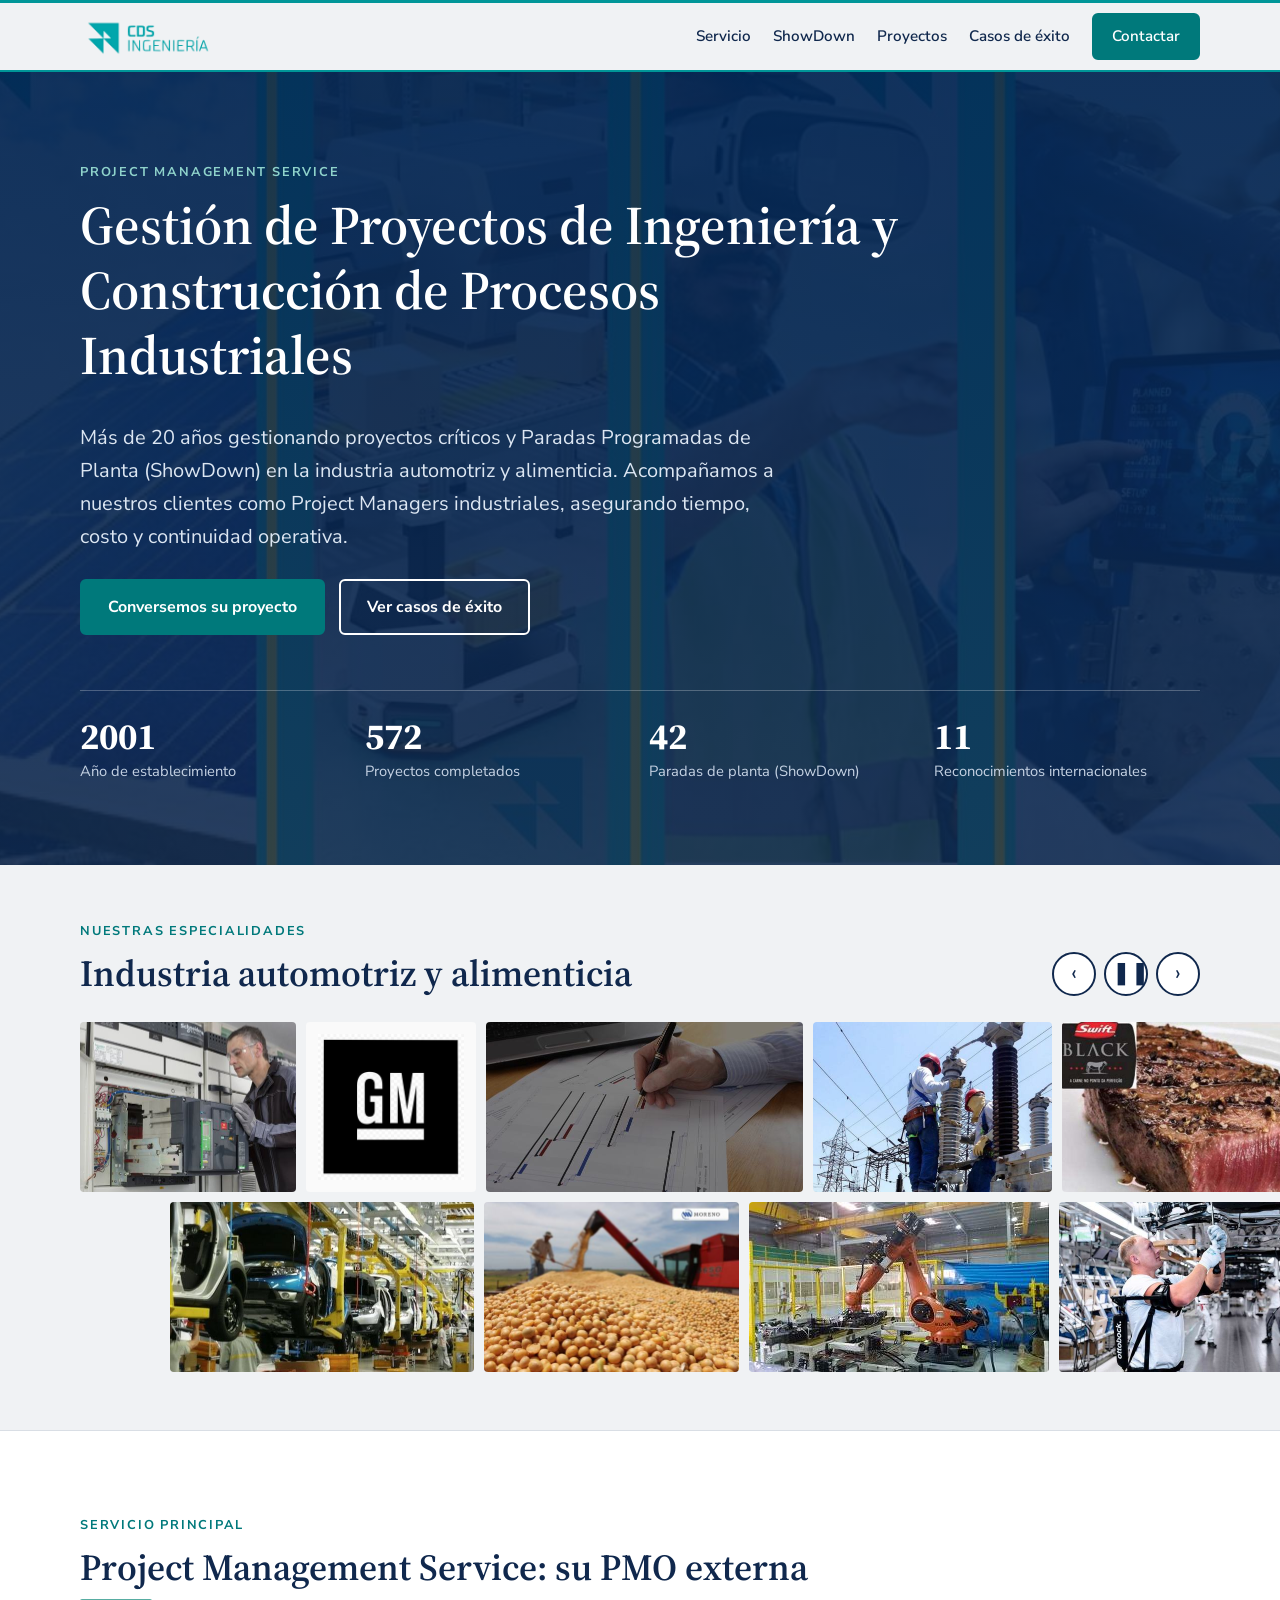
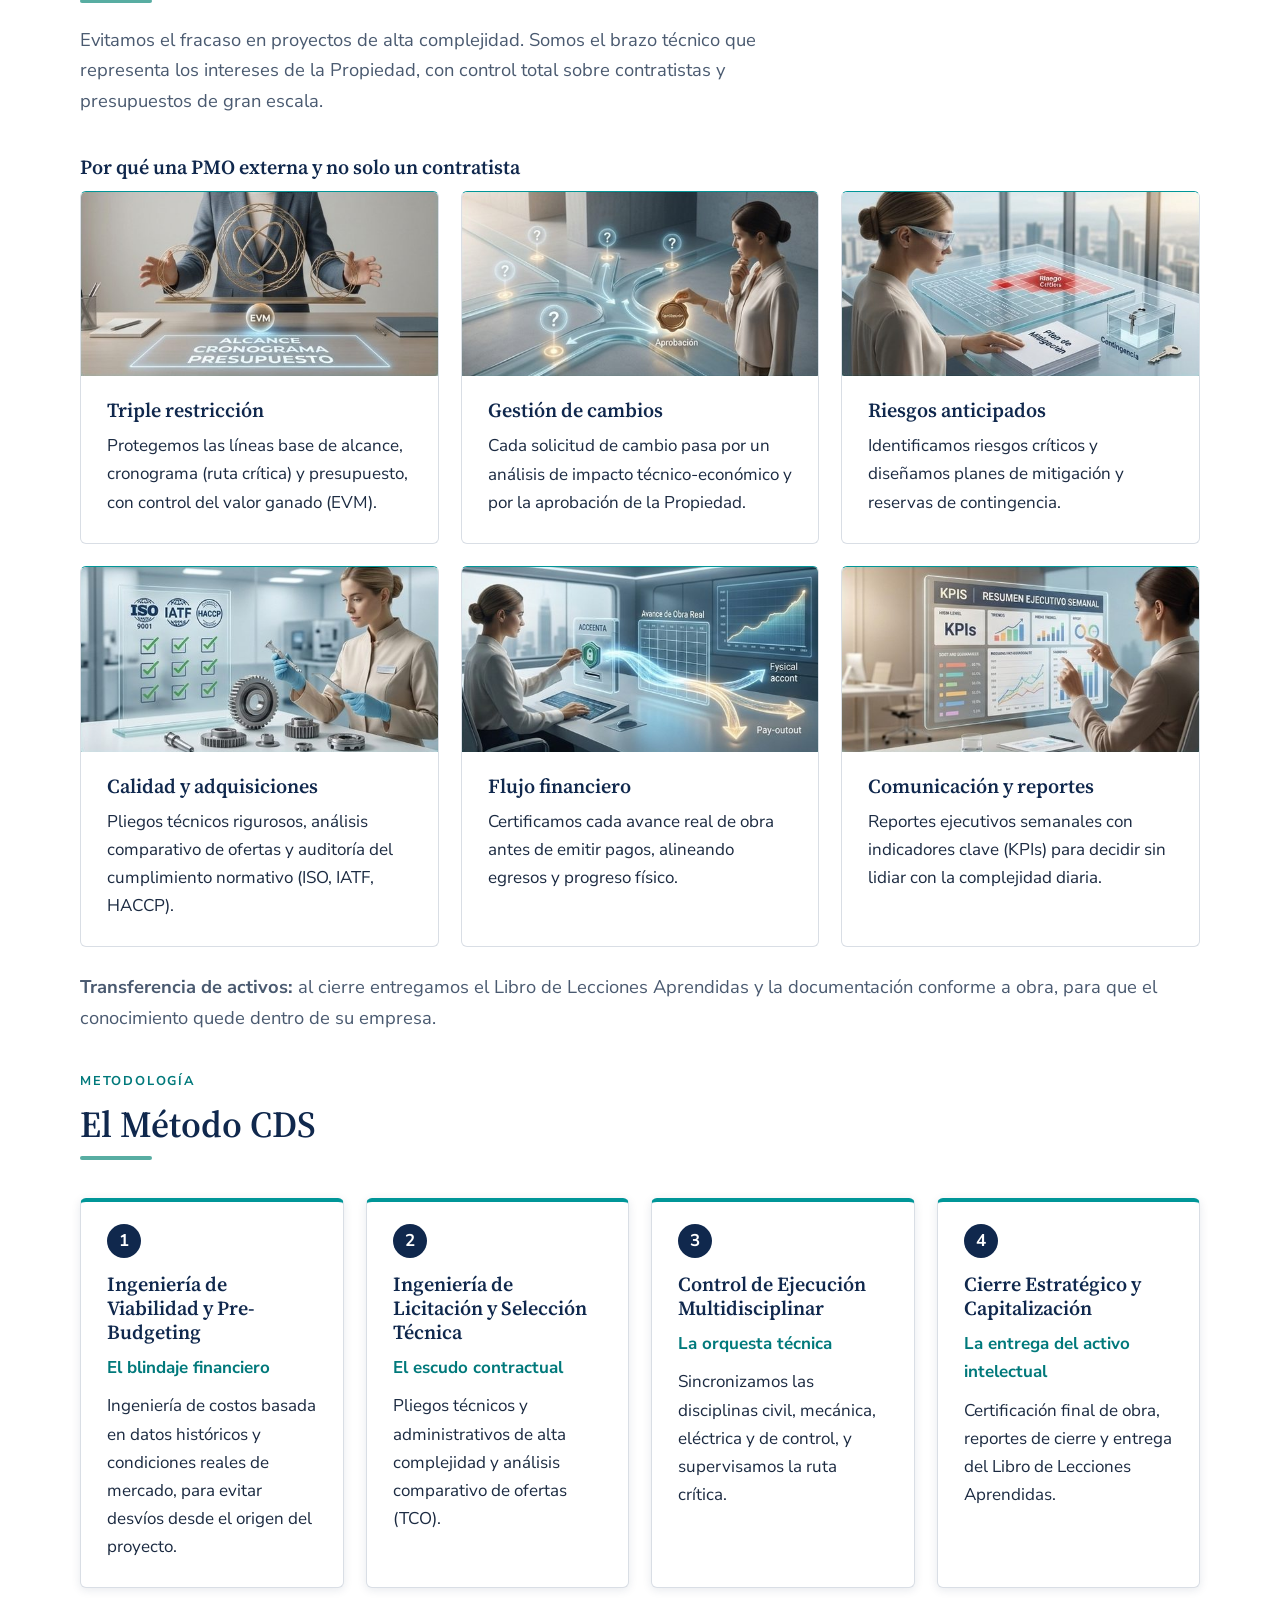
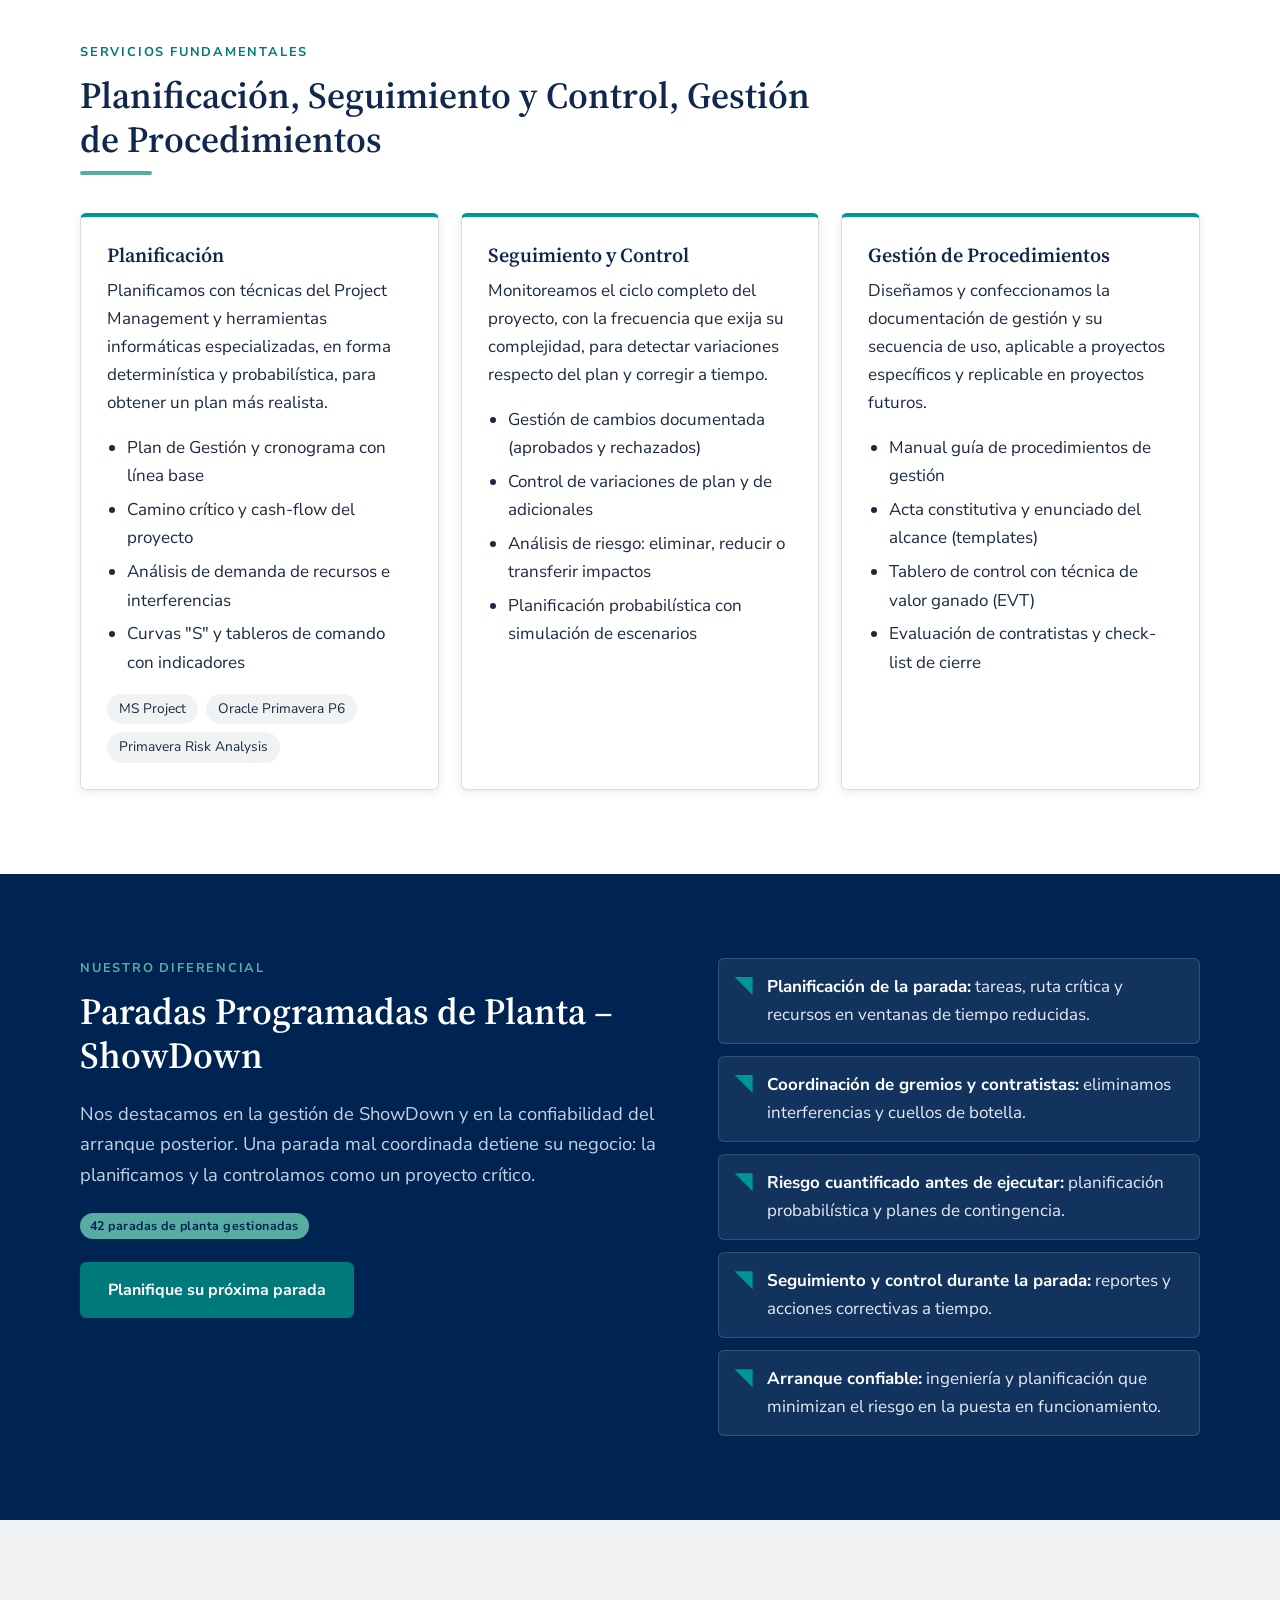
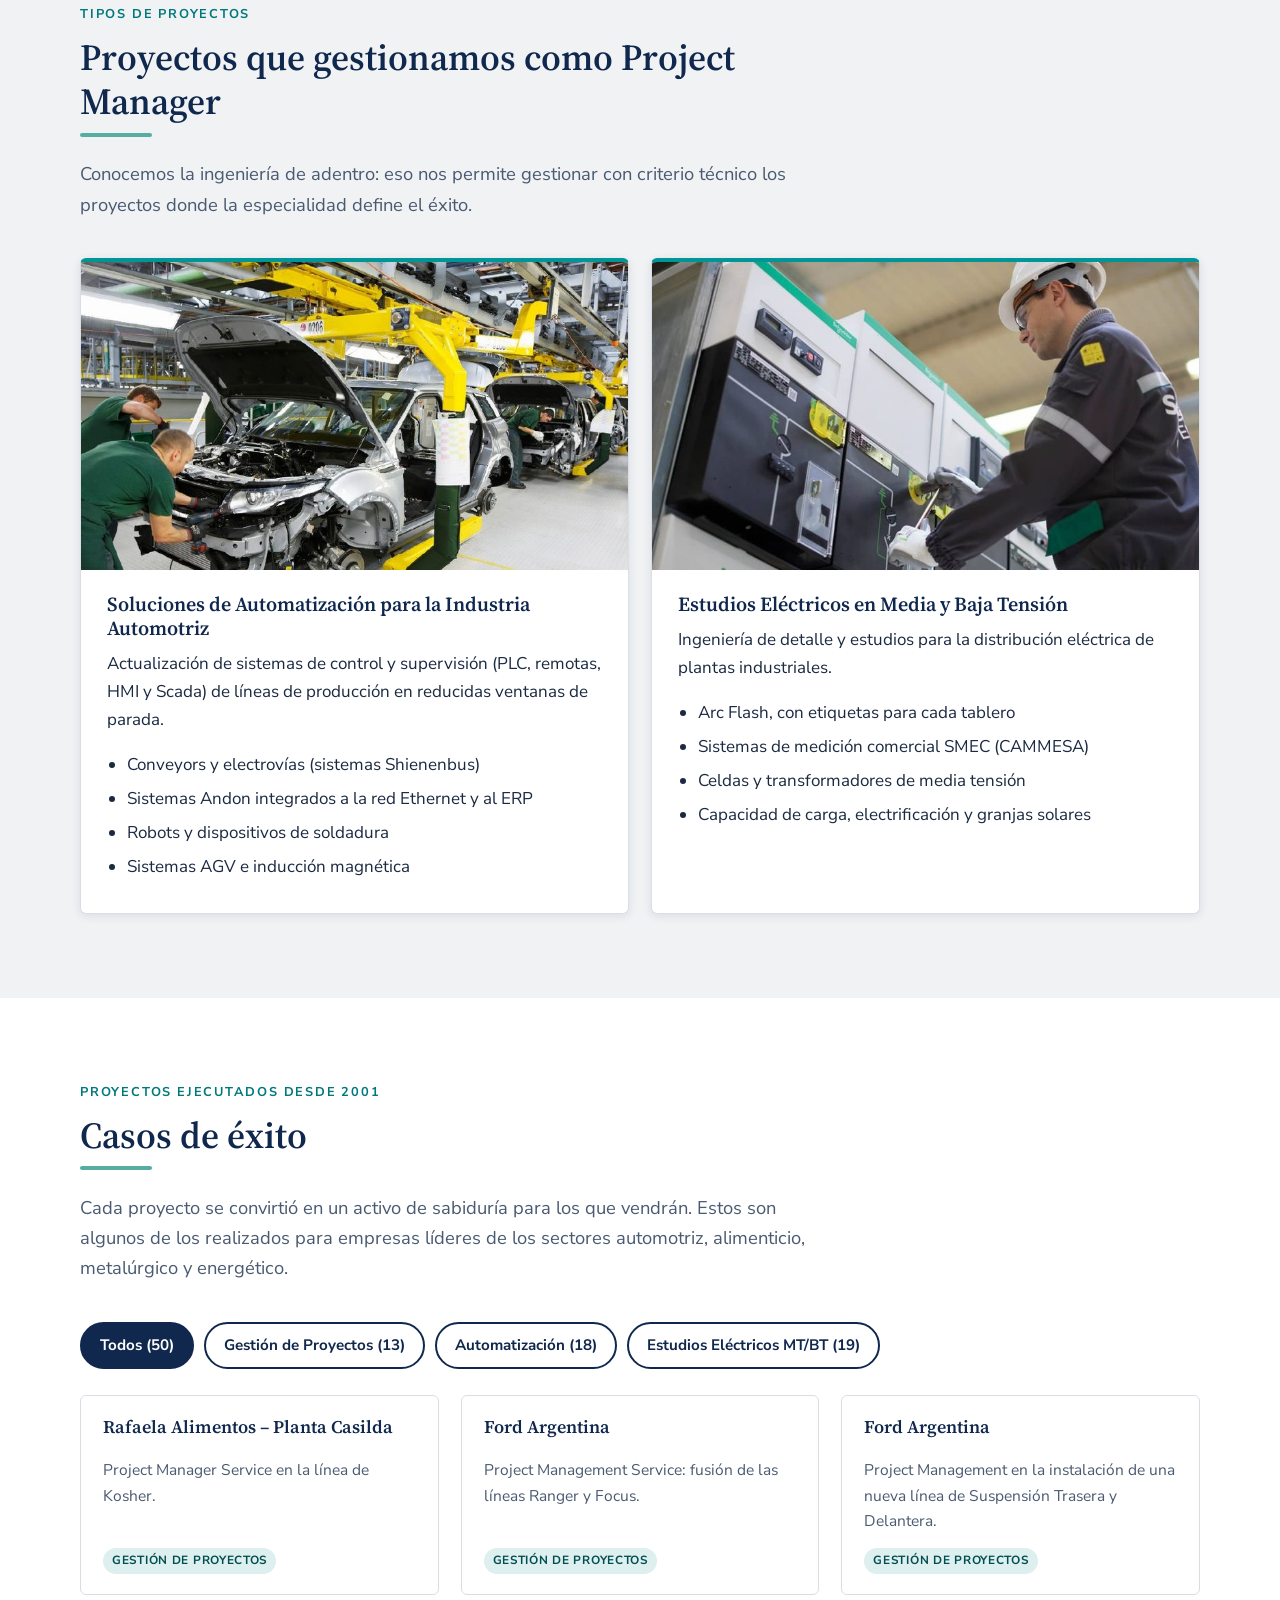
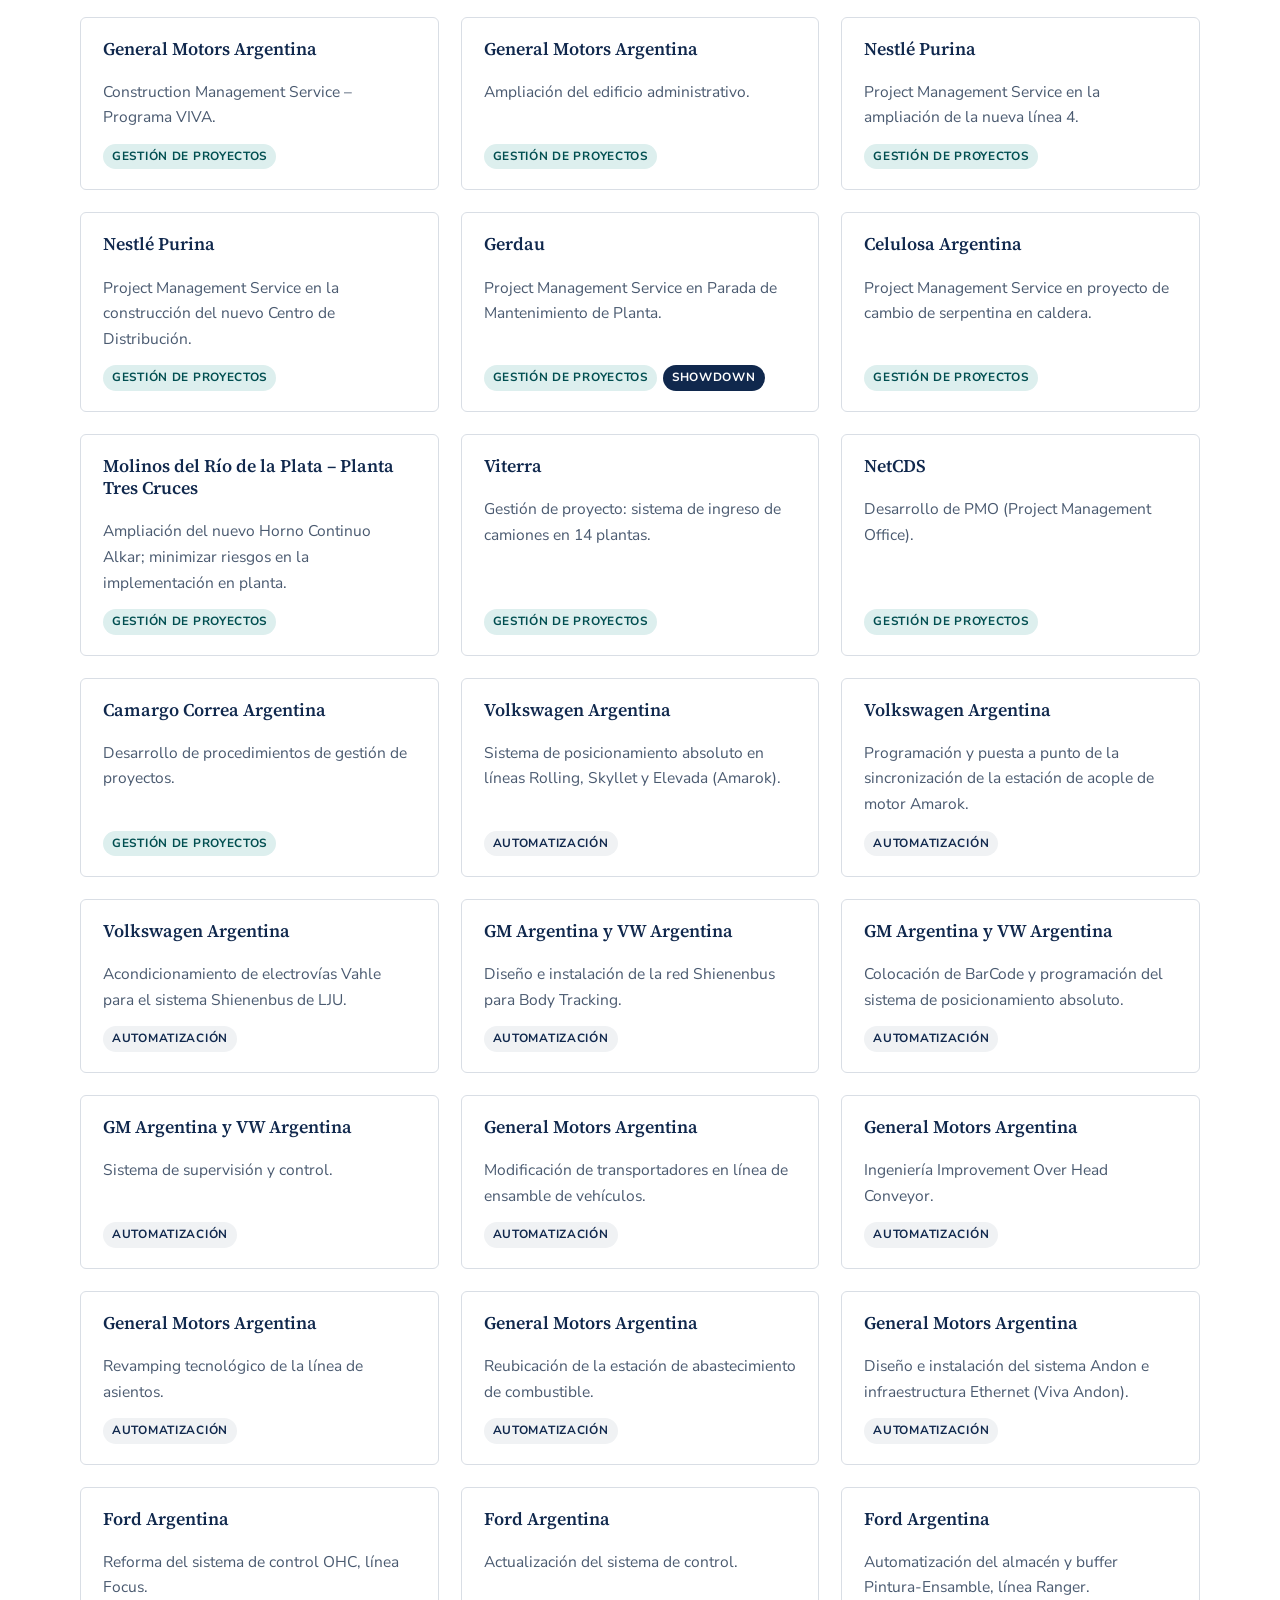
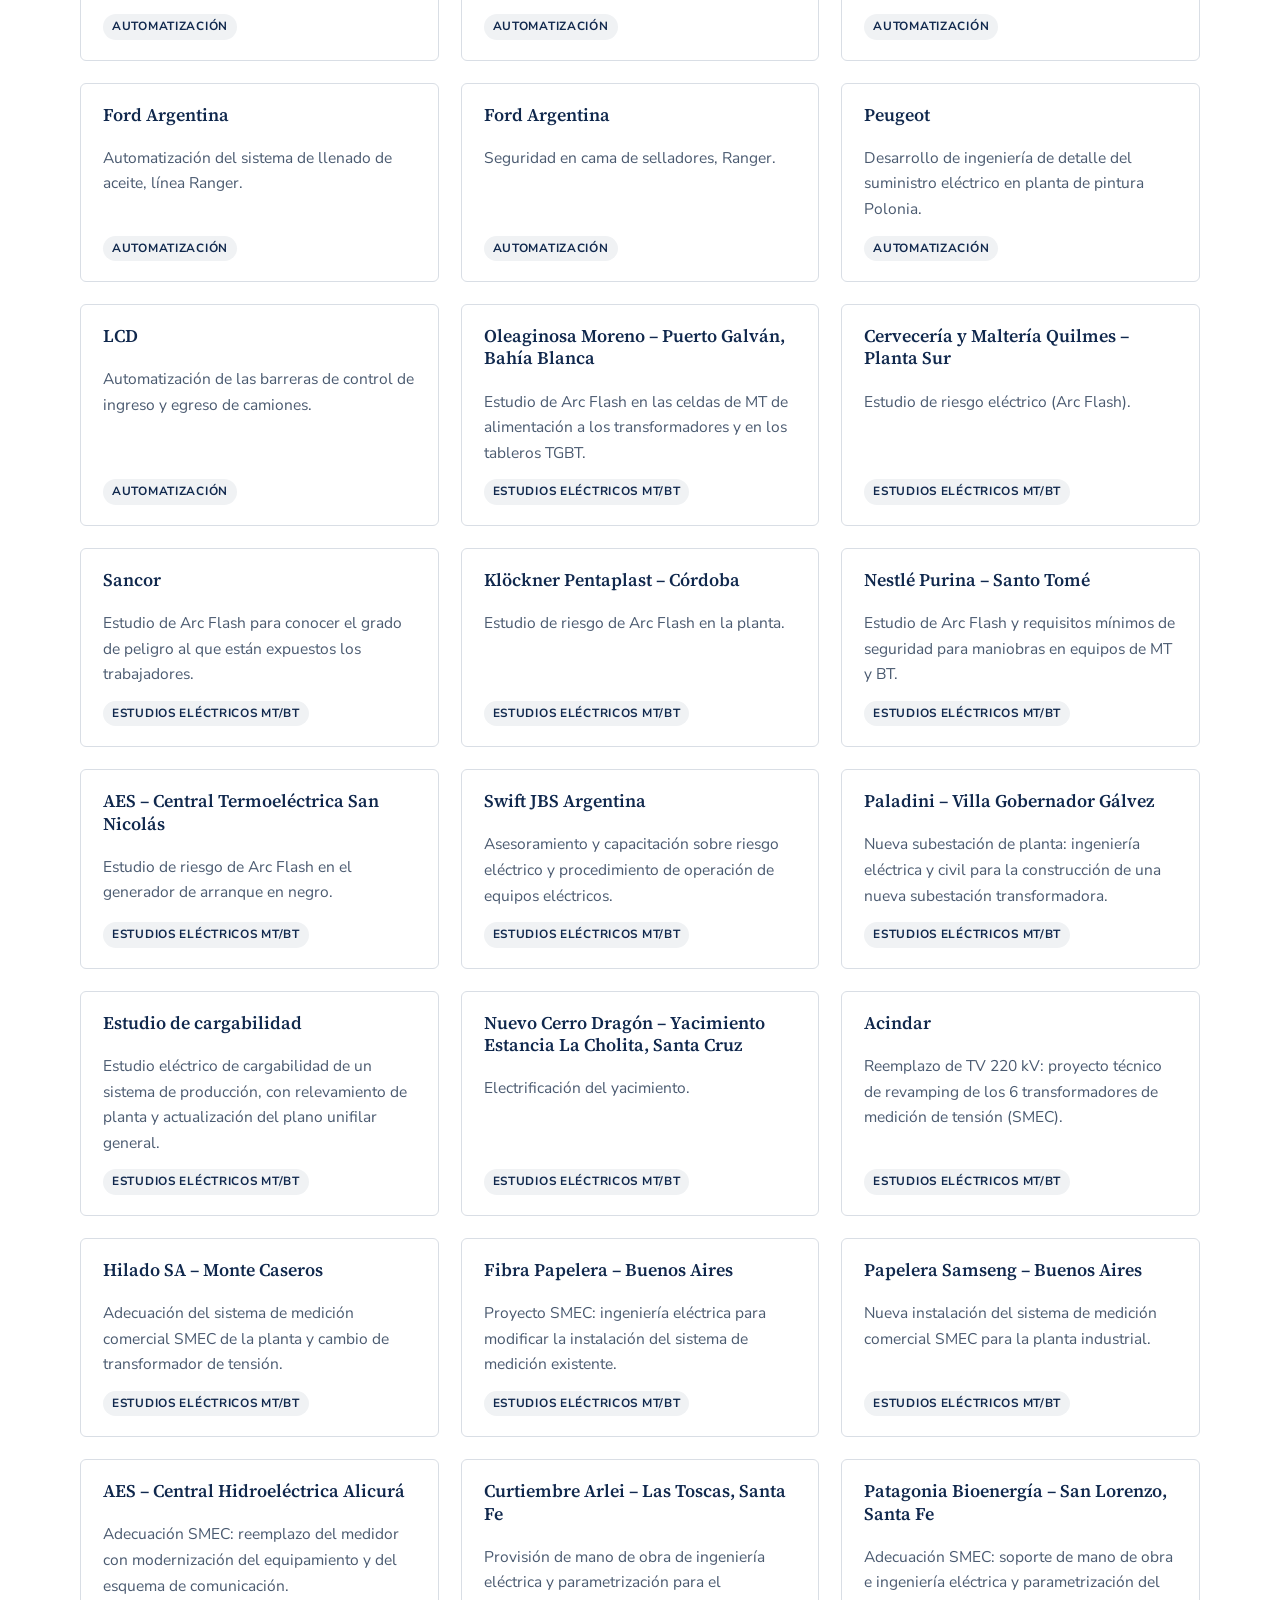
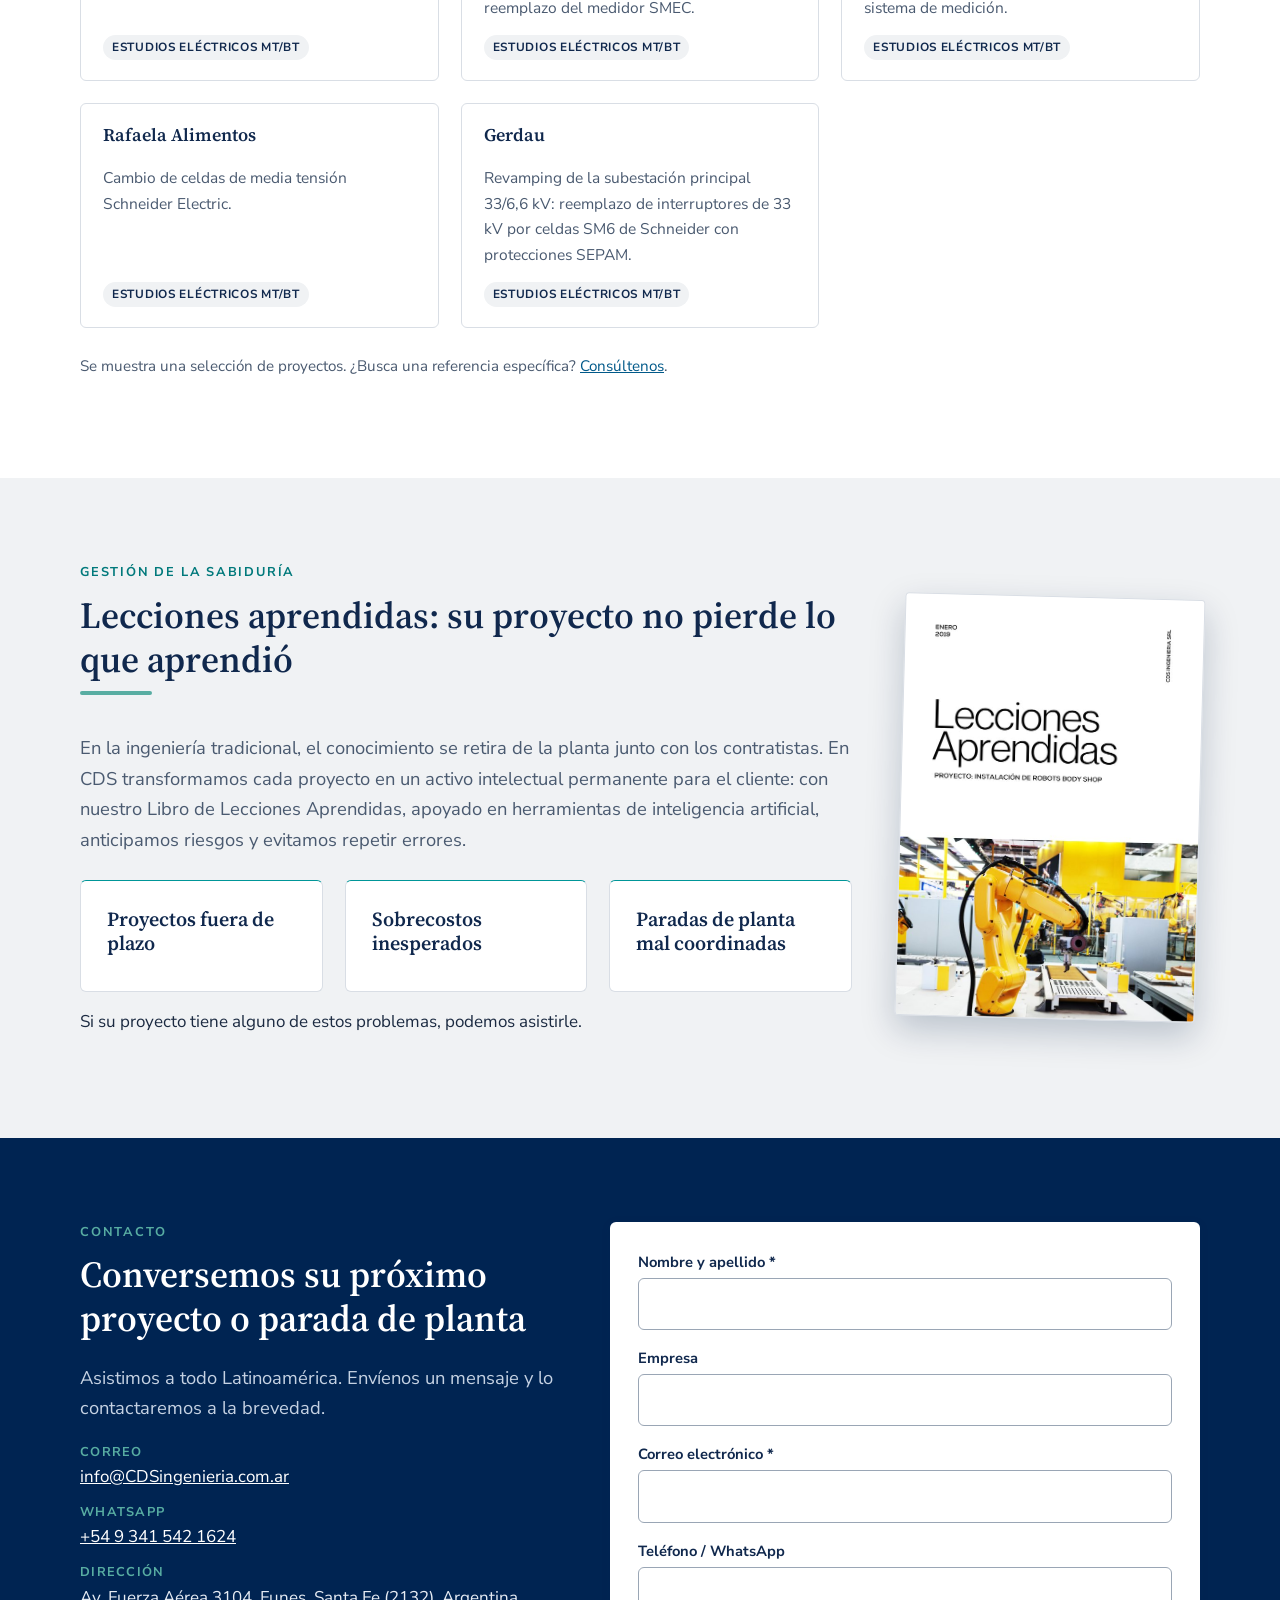
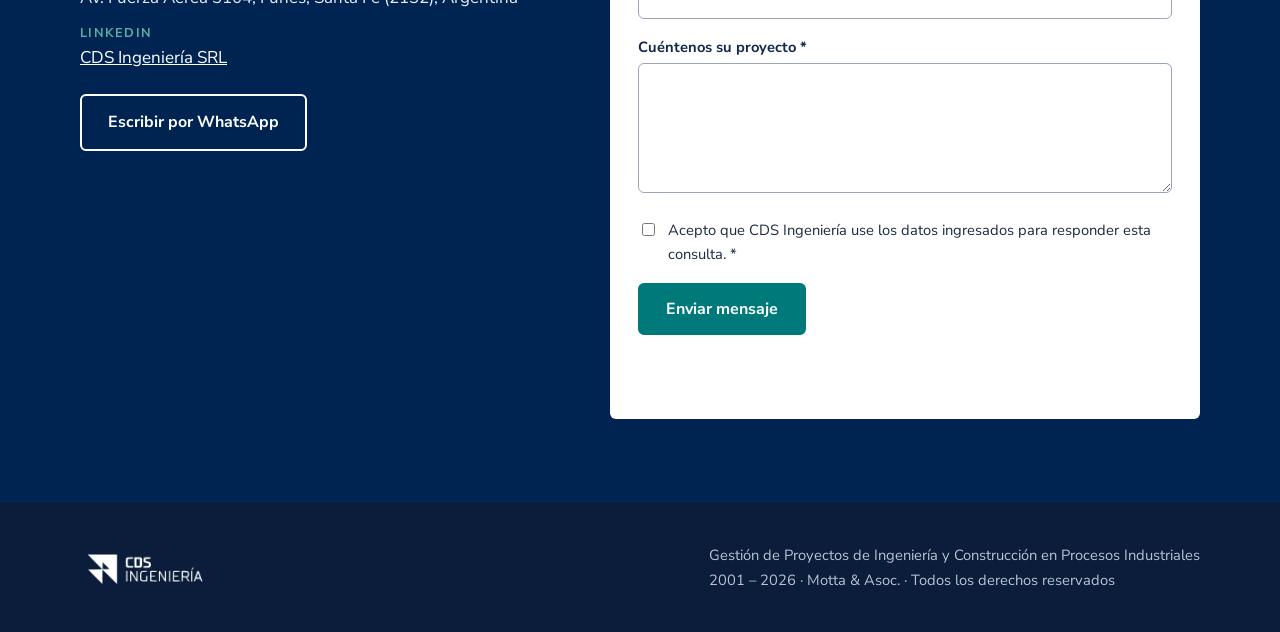
==== commit 4edc0c70: "Tipos de proyectos: imagen en las dos cajas Co-Authored-By: Claude Sonnet 5.5 <noreply@anthropic.com" ====
--- a/index.html
+++ b/index.html
@@ -252,7 +252,9 @@
       <p class="bajada">Conocemos la ingeniería de adentro: eso nos permite gestionar con criterio técnico los proyectos donde la especialidad define el éxito.</p>
     </div>
     <div class="grilla grilla--2">
-      <article class="tarjeta">
+      <article class="tarjeta tarjeta--img">
+        <img src="img/pmo-automatizacion-automotriz.jpg" width="800" height="454" style="aspect-ratio:16/9;object-position:50% 40%" alt="Operarios trabajando en una línea de montaje automotriz" loading="lazy" decoding="async">
+        <div class="tarjeta__cuerpo">
         <h3>Soluciones de Automatización para la Industria Automotriz</h3>
         <p>Actualización de sistemas de control y supervisión (PLC, remotas, HMI y Scada) de líneas de producción en reducidas ventanas de parada.</p>
         <ul>
@@ -261,8 +263,11 @@
           <li>Robots y dispositivos de soldadura</li>
           <li>Sistemas AGV e inducción magnética</li>
         </ul>
+      </div>
       </article>
-      <article class="tarjeta">
+      <article class="tarjeta tarjeta--img">
+        <img src="img/pmo-estudios-electricos.jpg" width="800" height="555" style="aspect-ratio:16/9;object-position:60% 22%" alt="Técnico con casco operando una celda de media tensión" loading="lazy" decoding="async">
+        <div class="tarjeta__cuerpo">
         <h3>Estudios Eléctricos en Media y Baja Tensión</h3>
         <p>Ingeniería de detalle y estudios para la distribución eléctrica de plantas industriales.</p>
         <ul>
@@ -271,6 +276,7 @@
           <li>Celdas y transformadores de media tensión</li>
           <li>Capacidad de carga, electrificación y granjas solares</li>
         </ul>
+      </div>
       </article>
     </div>
   </div>
